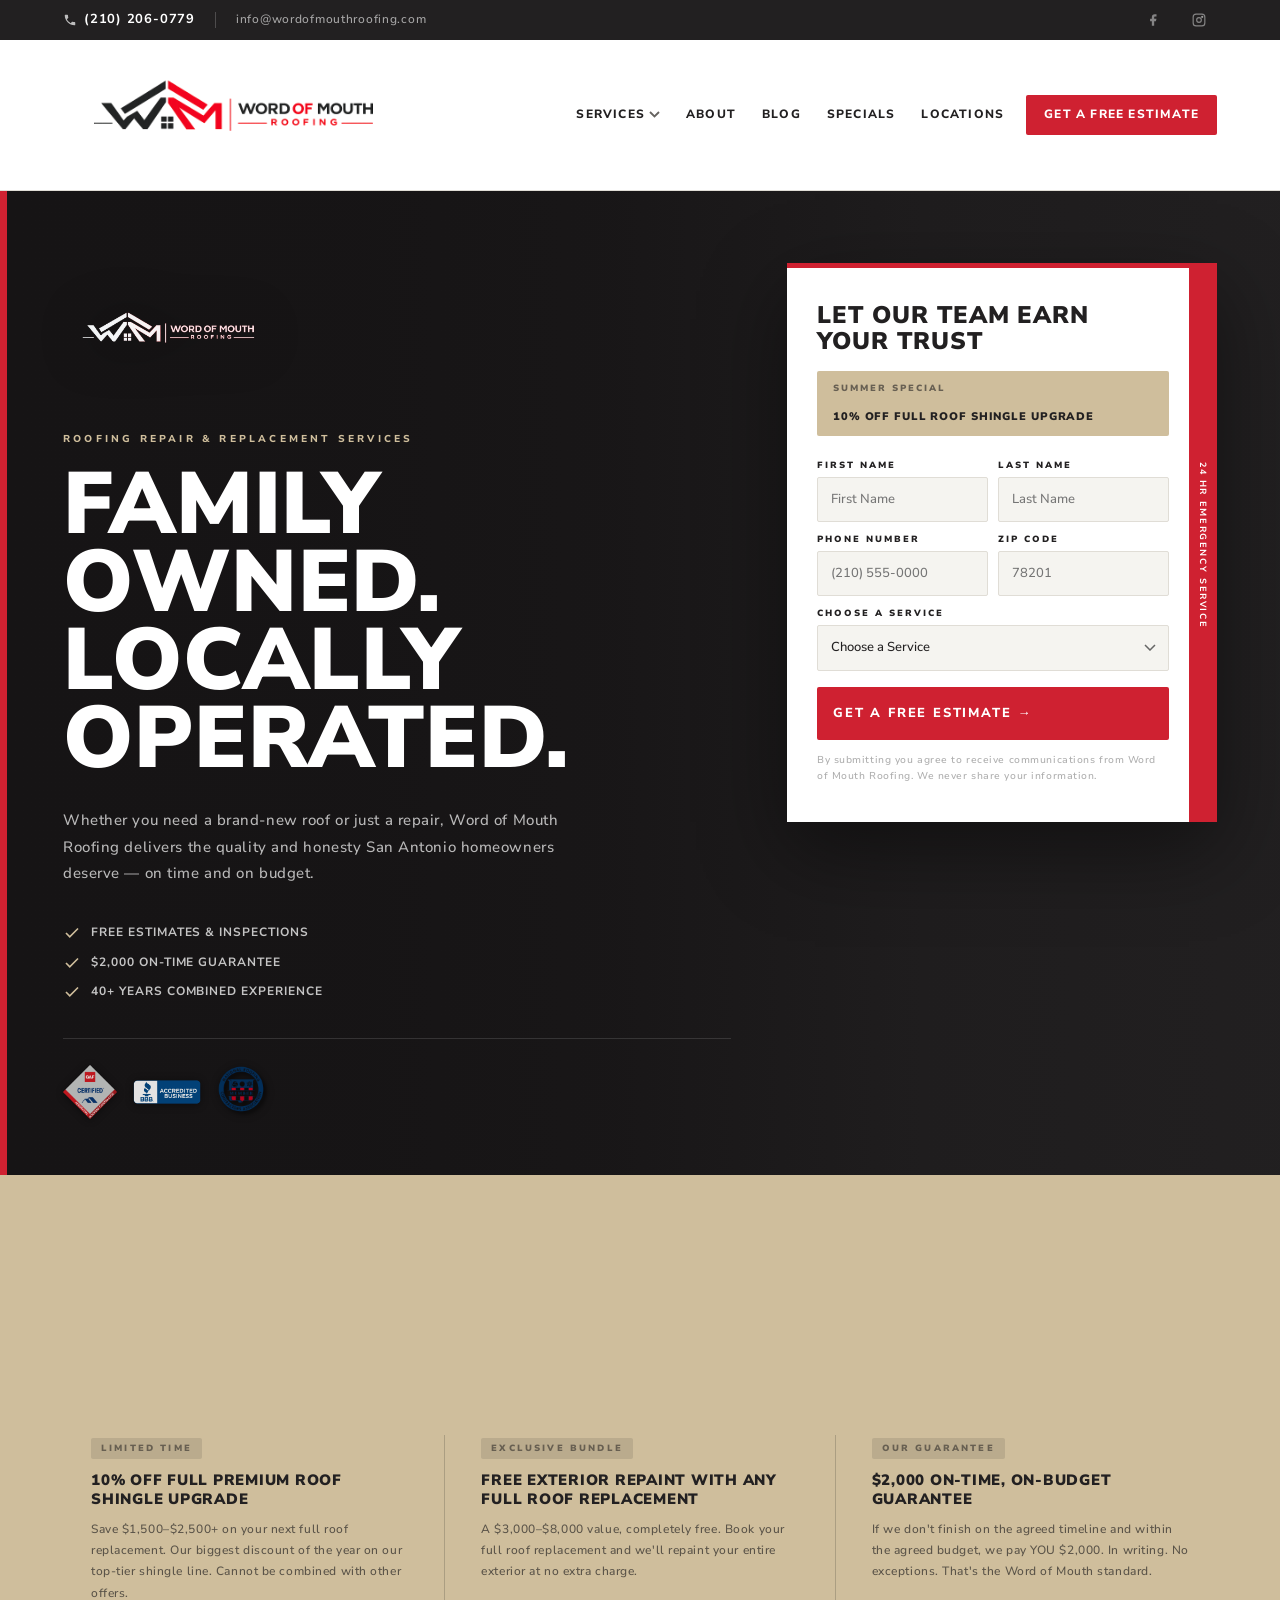
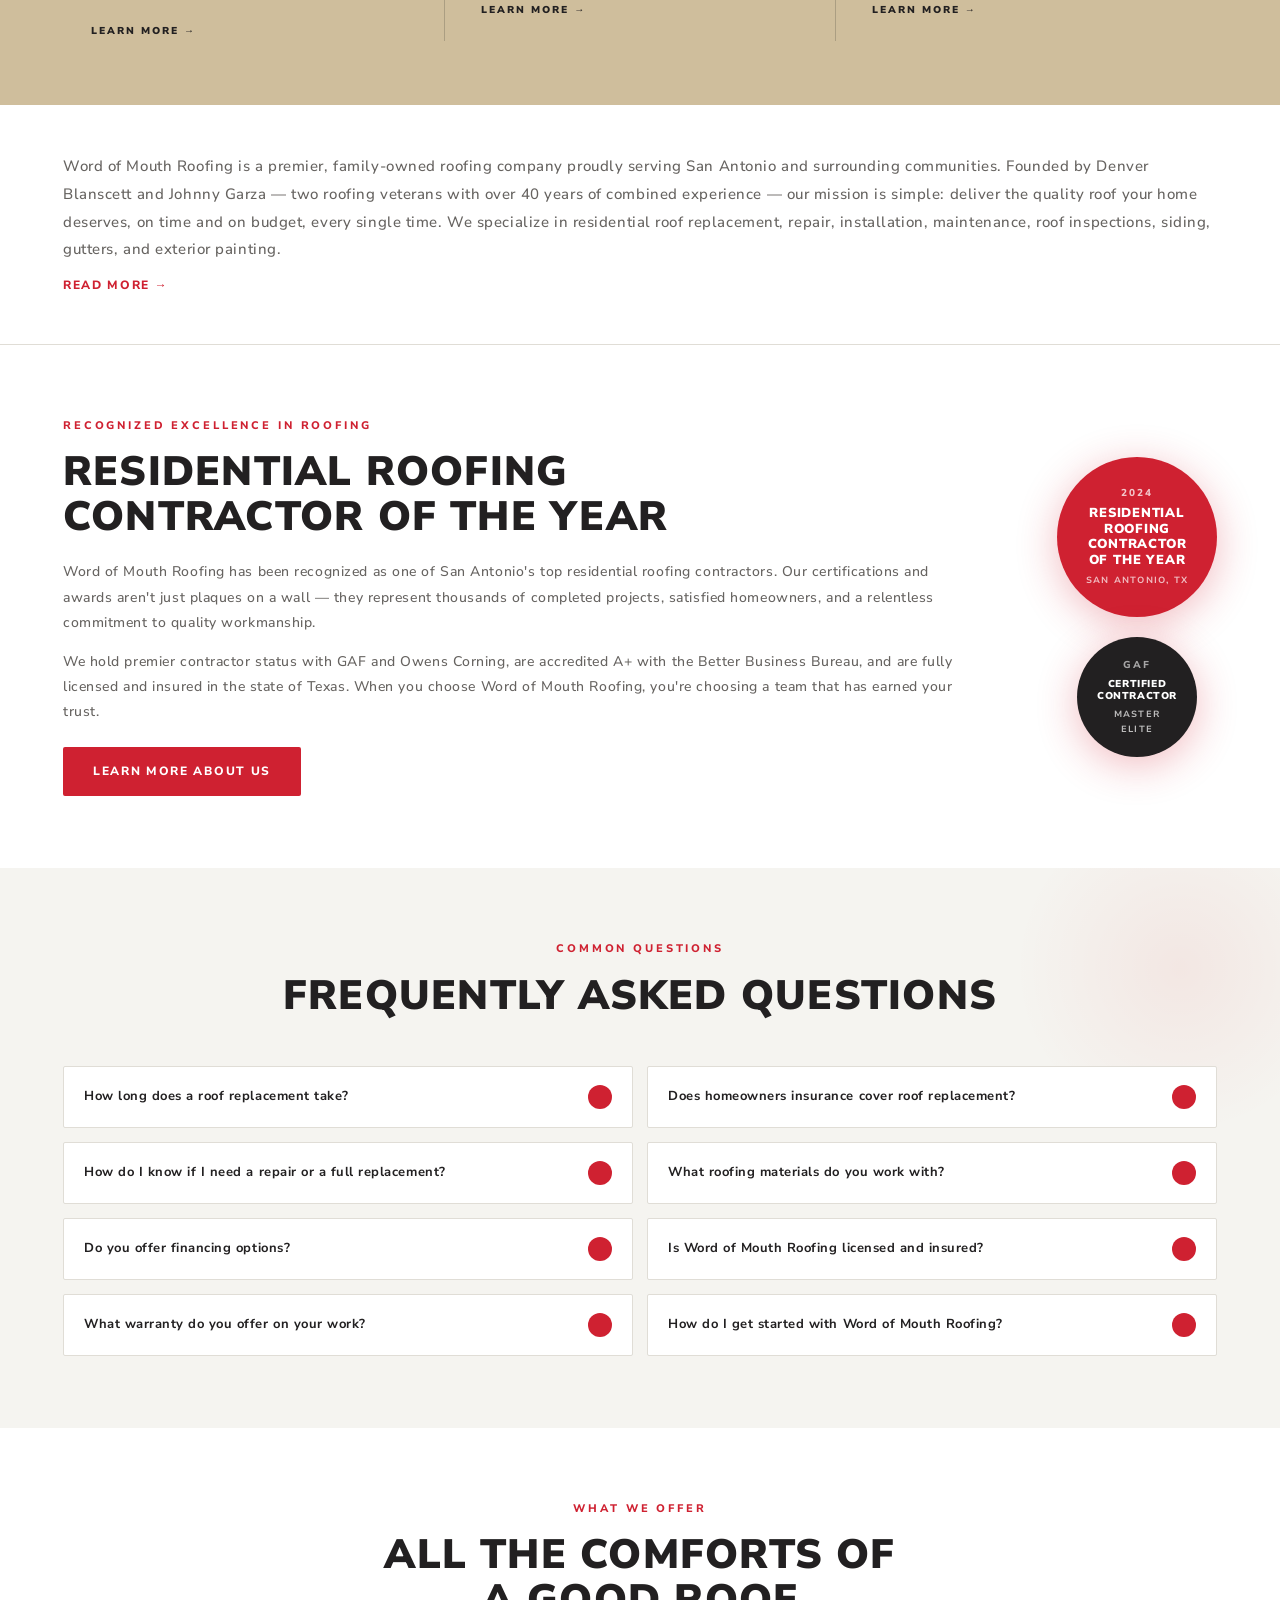
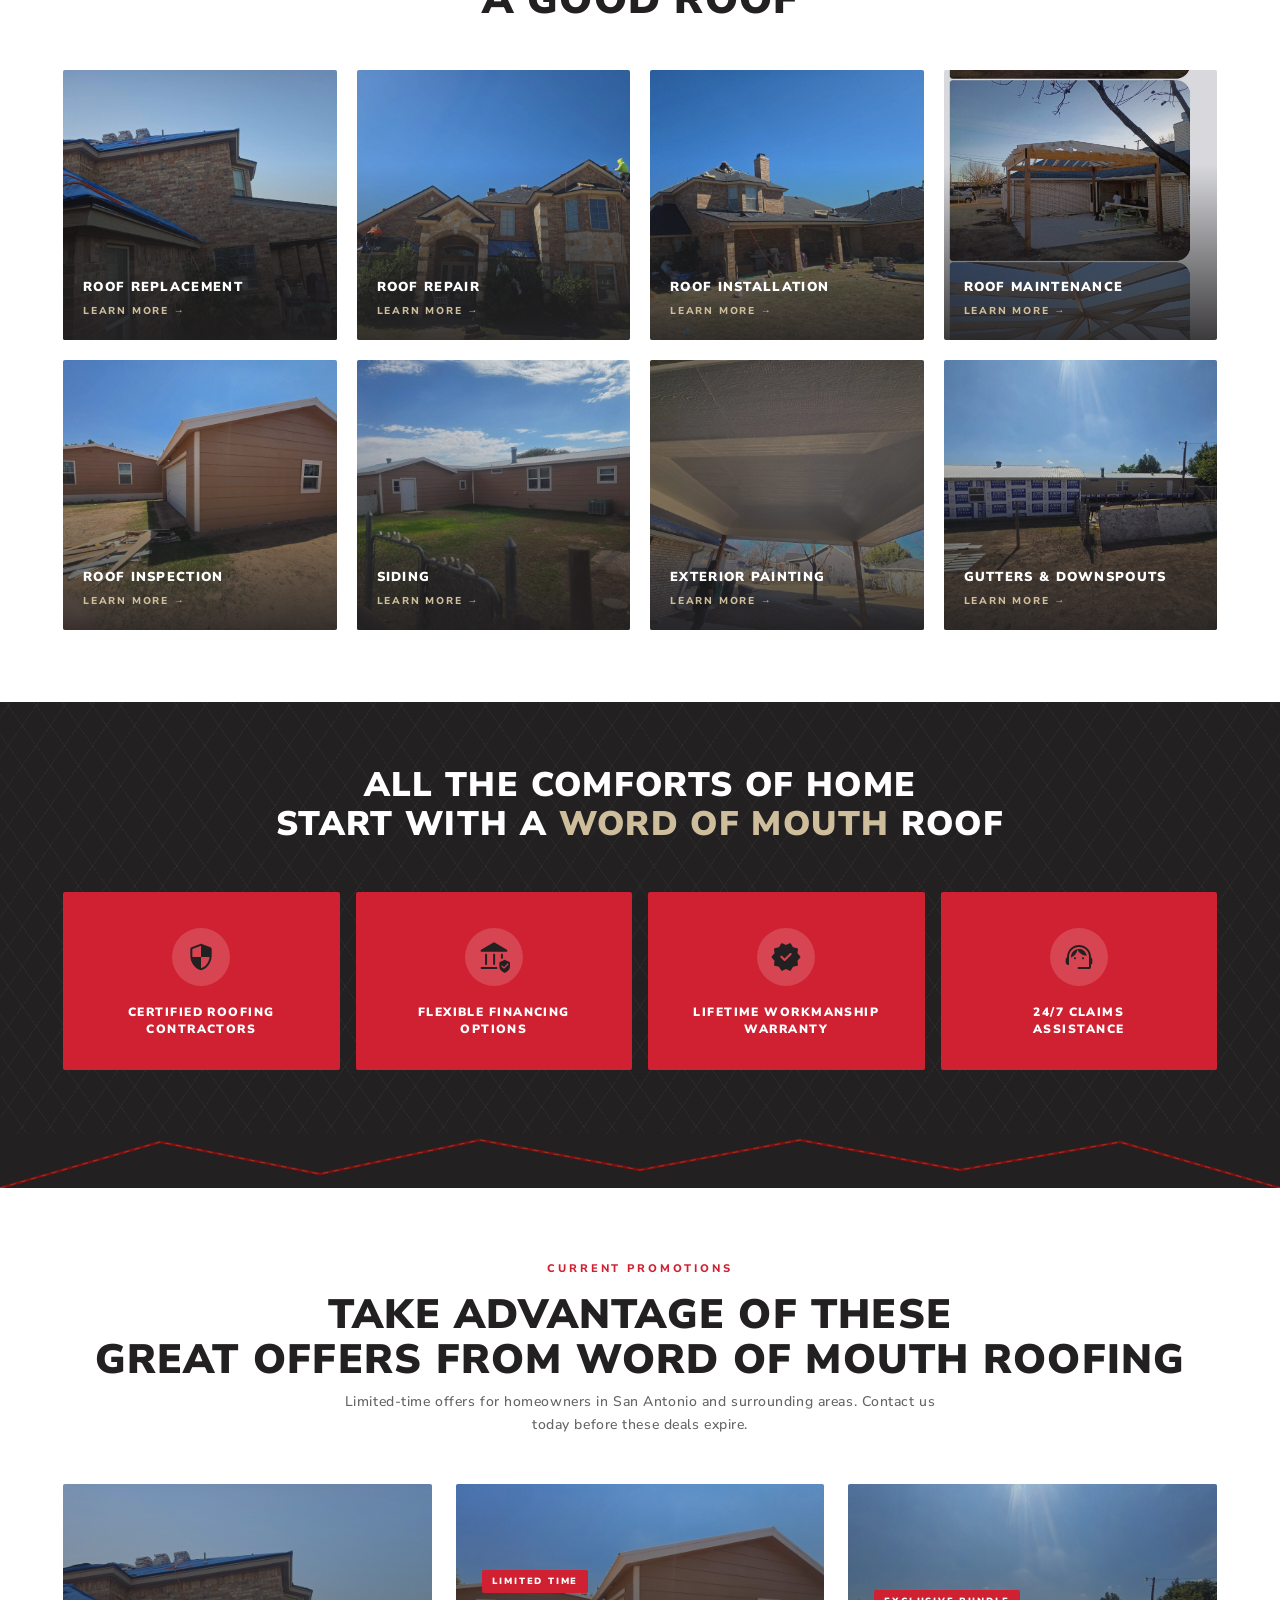
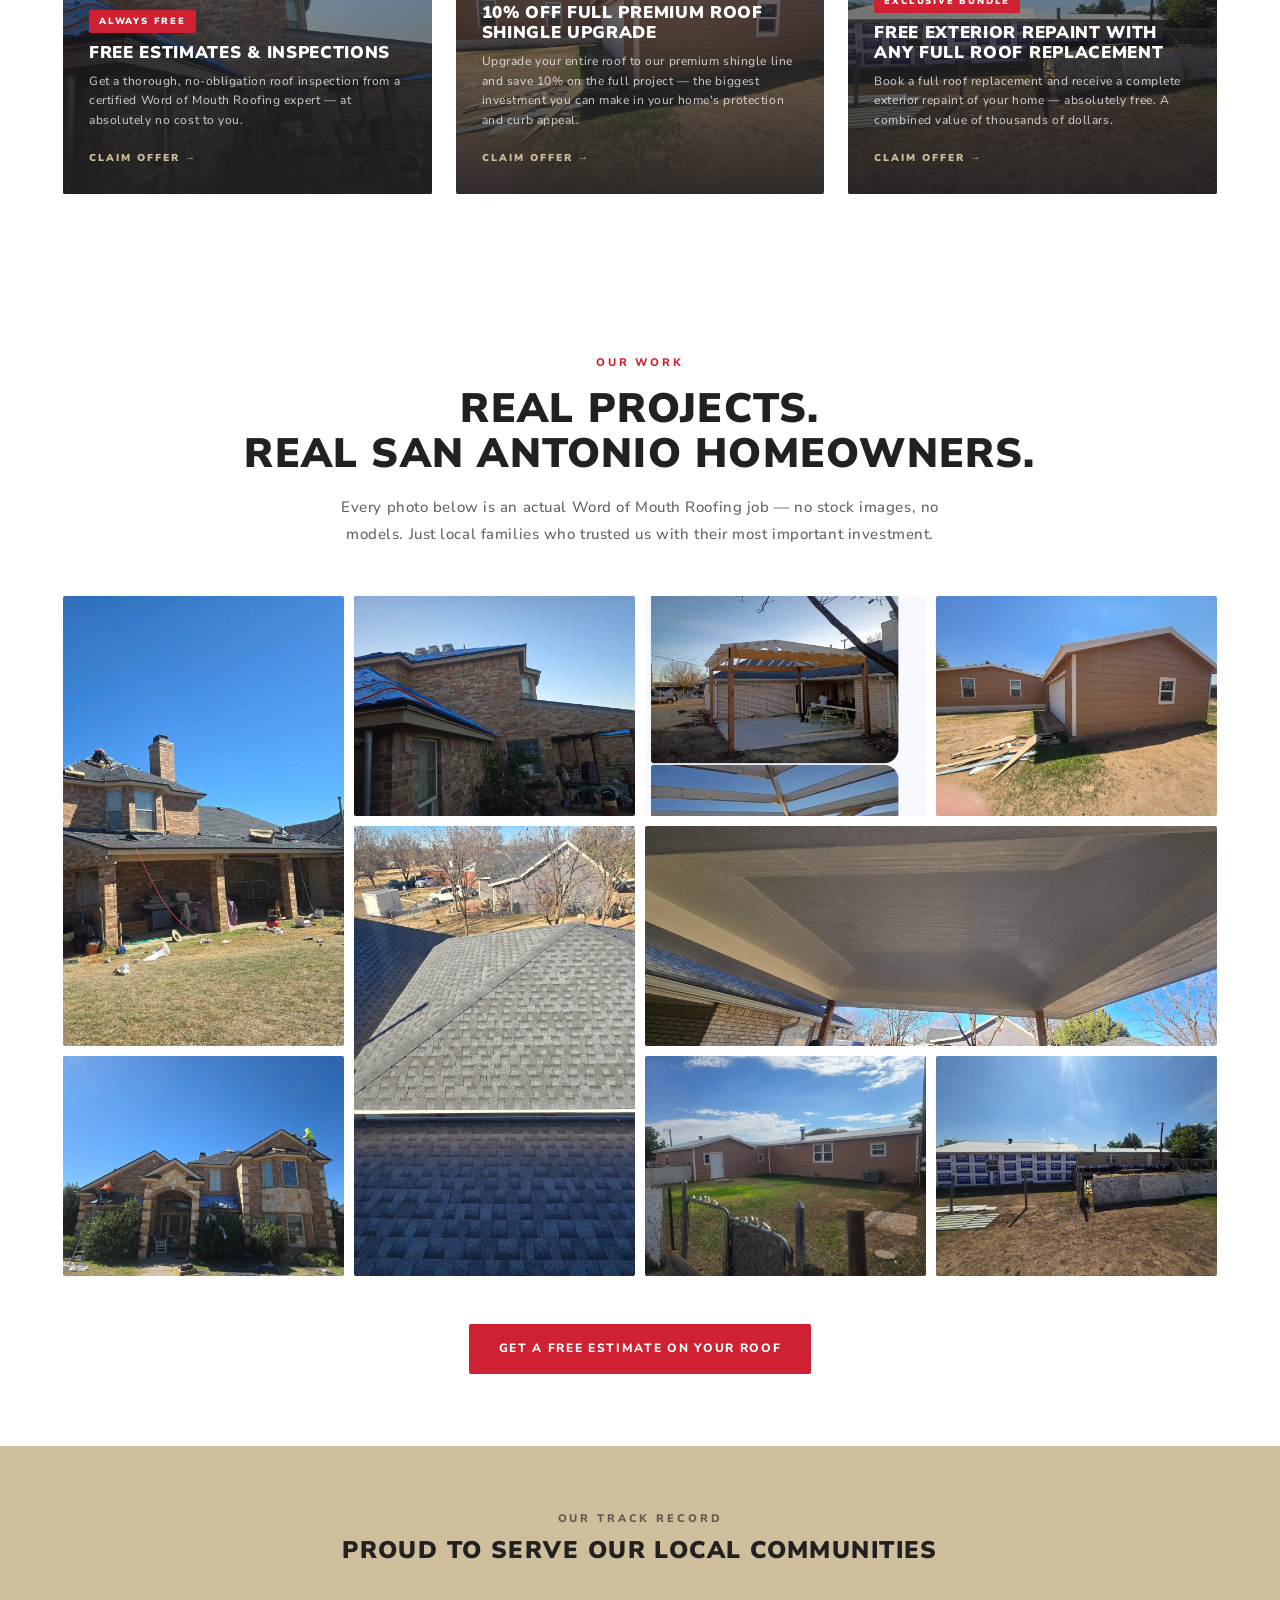
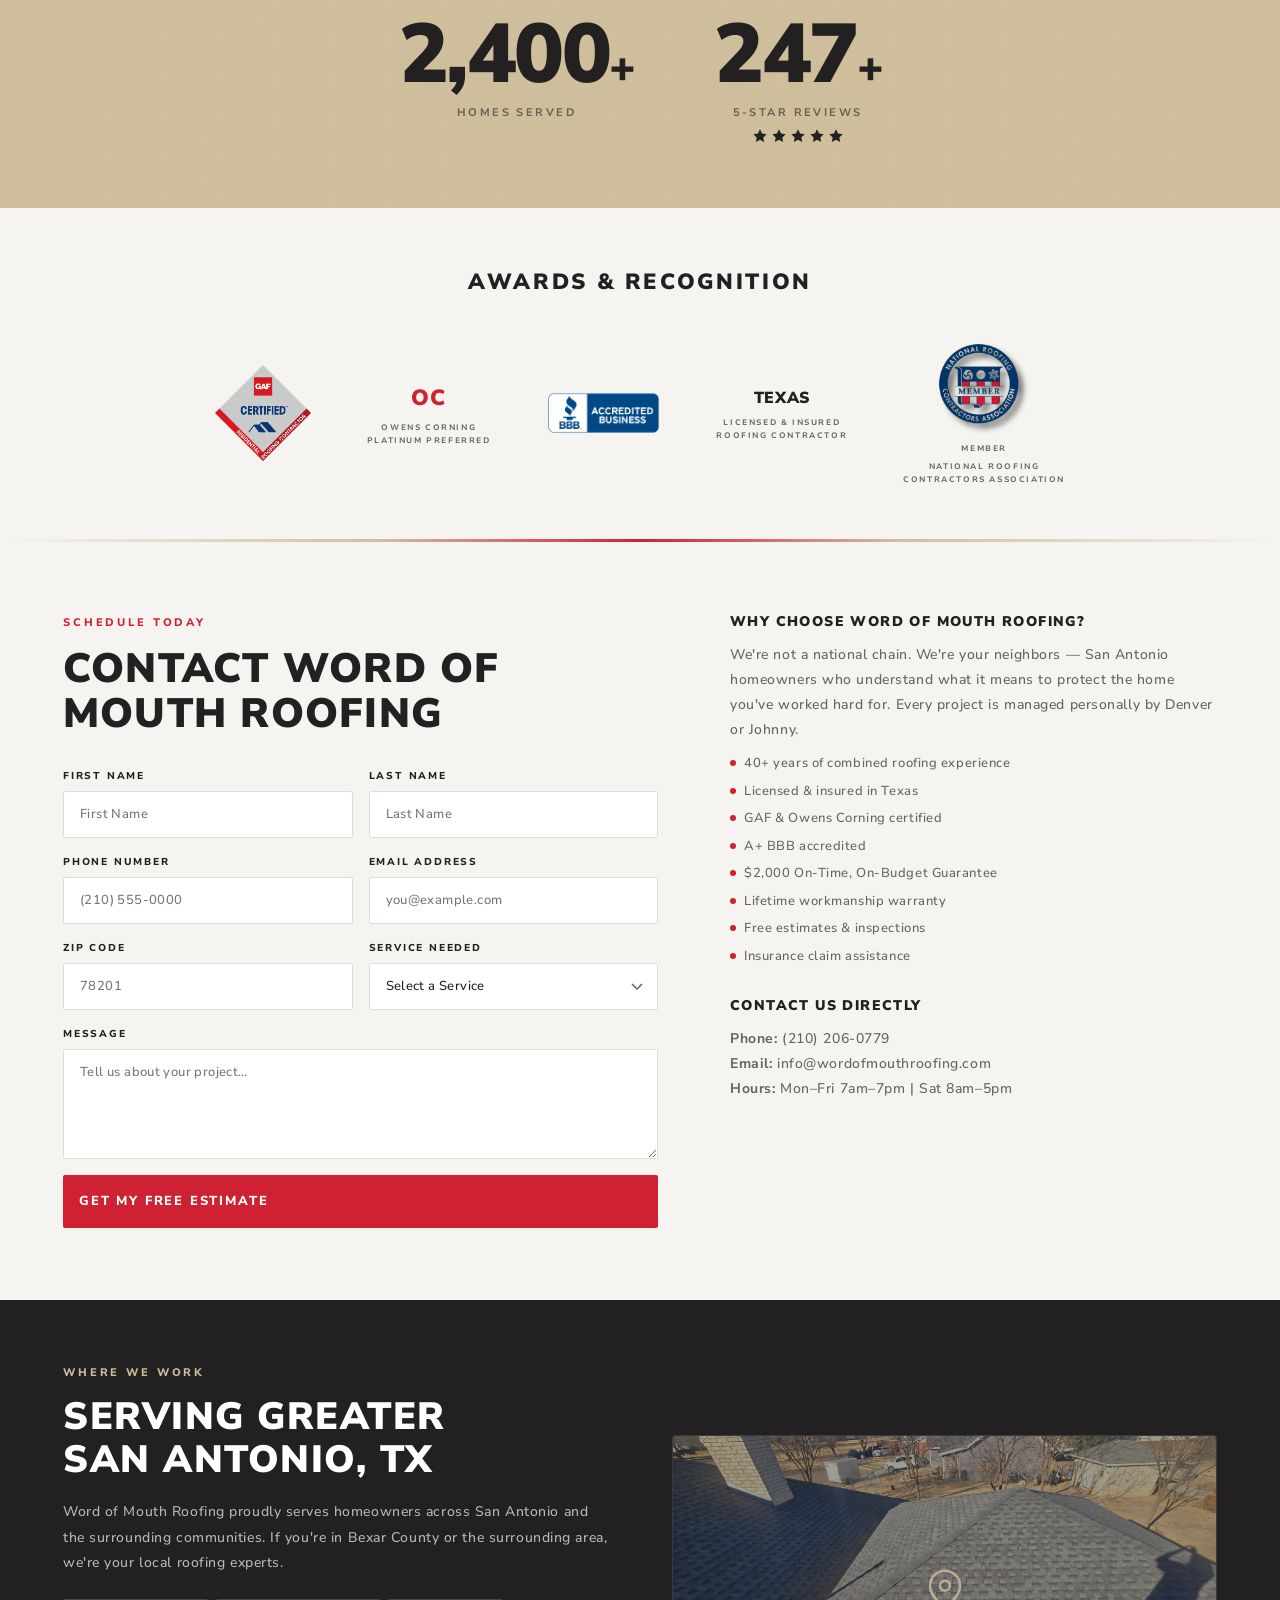
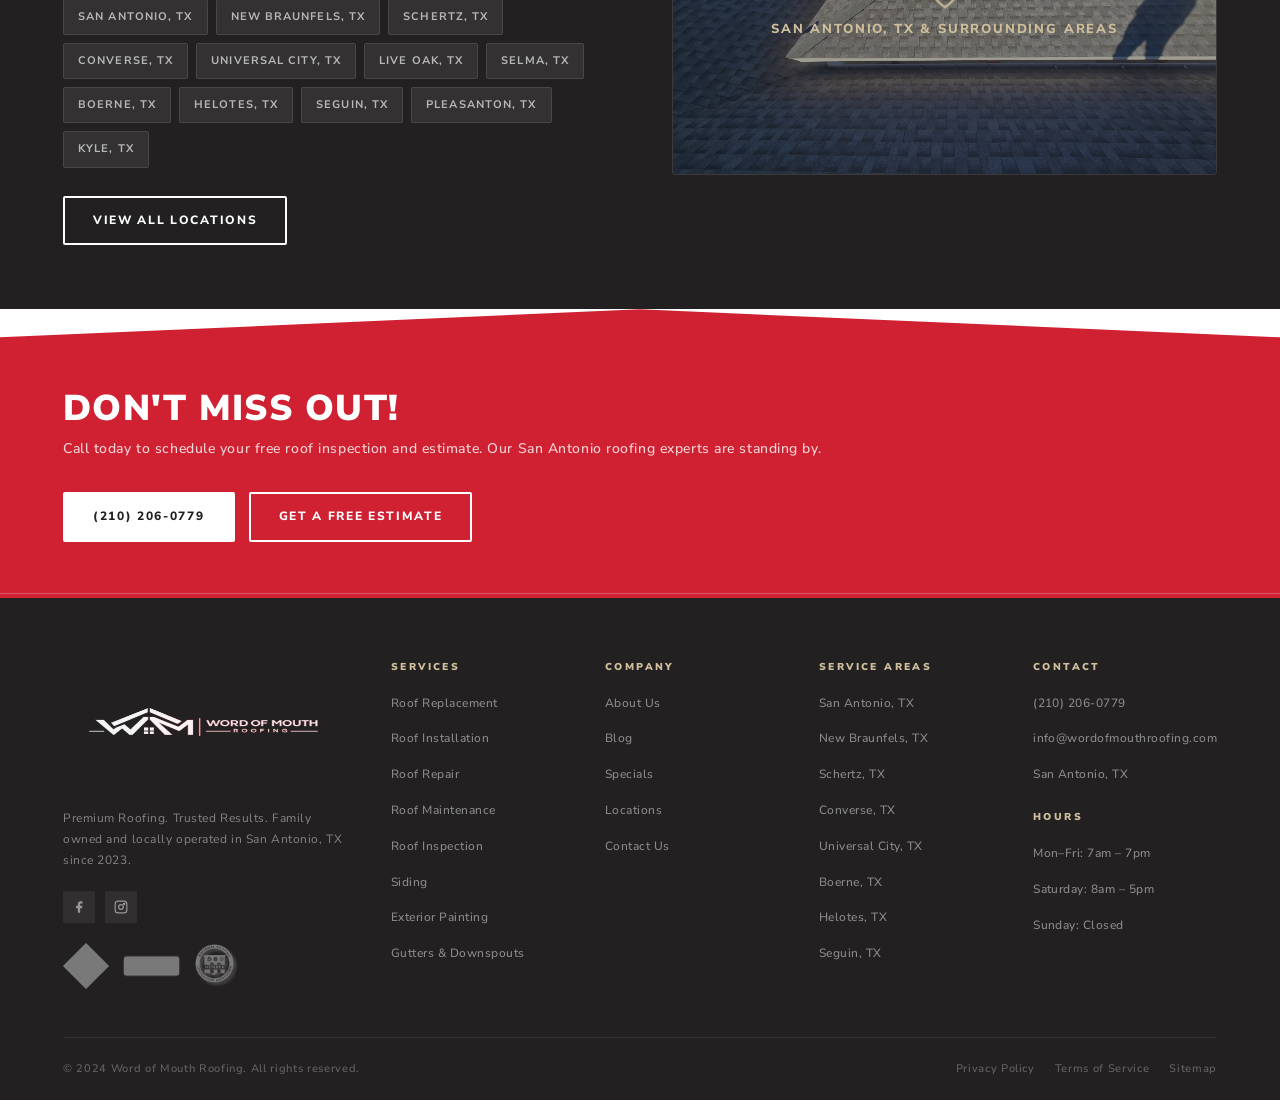
==== index.html @ d3ce09ab "Initial commit — Word of Mouth Roofing website" ====
<!DOCTYPE html>
<html lang="en" class="no-js">
<head>
<meta charset="UTF-8">
<meta name="viewport" content="width=device-width, initial-scale=1.0">
<title>Word of Mouth Roofing | San Antonio's Premier Roofing Contractor</title>
<meta name="description" content="Word of Mouth Roofing is San Antonio's trusted, family-owned roofing contractor. Roof replacement, repair, installation, gutters, siding &amp; more. Free estimates.">
<link rel="stylesheet" href="css/styles.css">
</head>
<body>

<!-- ══ HEADER ══════════════════════════════════════════════ -->
<header class="site-header" id="siteHeader">
  <div class="top-bar">
    <div class="container top-bar-inner">
      <div class="tb-left">
        <a href="tel:+12102060779" class="tb-phone">
          <svg width="14" height="14" viewBox="0 0 24 24" fill="currentColor"><path d="M6.62 10.79c1.44 2.83 3.76 5.14 6.59 6.59l2.2-2.2c.27-.27.67-.36 1.02-.24 1.12.37 2.33.57 3.57.57.55 0 1 .45 1 1V20c0 .55-.45 1-1 1-9.39 0-17-7.61-17-17 0-.55.45-1 1-1h3.5c.55 0 1 .45 1 1 0 1.25.2 2.45.57 3.57.11.35.03.74-.25 1.02l-2.2 2.2z"/></svg>
          (210) 206-0779
        </a>
        <div class="tb-divider"></div>
        <a href="mailto:info@wordofmouthroofing.com" class="tb-email">info@wordofmouthroofing.com</a>
      </div>
      <div class="tb-right">
        <div class="tb-socials">
          <a href="#" class="tb-soc" aria-label="Facebook">
            <svg width="14" height="14" viewBox="0 0 24 24" fill="currentColor"><path d="M18 2h-3a5 5 0 00-5 5v3H7v4h3v8h4v-8h3l1-4h-4V7a1 1 0 011-1h3z"/></svg>
          </a>
          <a href="#" class="tb-soc" aria-label="Instagram">
            <svg width="14" height="14" viewBox="0 0 24 24" fill="none" stroke="currentColor" stroke-width="2"><rect x="2" y="2" width="20" height="20" rx="5"/><circle cx="12" cy="12" r="4"/><circle cx="17.5" cy="6.5" r="1" fill="currentColor"/></svg>
          </a>
        </div>
      </div>
    </div>
  </div>
  <nav class="main-nav">
    <div class="container nav-inner">
      <a href="index.html" class="nav-logo">
        <img src="assets/logo-nav.png" alt="Word of Mouth Roofing">
      </a>
      <div class="nav-links">
        <div class="nav-dd">
          <span class="nav-link nav-dd-toggle">
            Services
            <svg class="chevron" width="11" height="7" viewBox="0 0 11 7" fill="none"><path d="M1 1l4.5 4.5L10 1" stroke="currentColor" stroke-width="1.8"/></svg>
          </span>
          <div class="nav-dd-menu">
            <a href="services/roof-replacement.html">Roof Replacement</a>
            <a href="services/roof-installation.html">Roof Installation</a>
            <a href="services/roof-repair.html">Roof Repair</a>
            <a href="services/roof-maintenance.html">Roof Maintenance</a>
            <a href="services/roof-inspection.html">Roof Inspection</a>
            <a href="services/siding.html">Siding</a>
            <a href="services/painting.html">Exterior Painting</a>
            <a href="services/gutters-downspouts.html">Gutters &amp; Downspouts</a>
          </div>
        </div>
        <a href="about.html" class="nav-link">About</a>
        <a href="blog.html" class="nav-link">Blog</a>
        <a href="specials.html" class="nav-link">Specials</a>
        <a href="locations.html" class="nav-link">Locations</a>
        <a href="contact.html" class="nav-link nav-cta-btn">Get A Free Estimate</a>
      </div>
      <button class="burger" id="burger" aria-label="Open menu" aria-expanded="false">
        <span></span><span></span><span></span>
      </button>
    </div>
    <div class="nav-progress" id="navProgress"></div>
  </nav>
</header>

<!-- Mobile Menu -->
<div class="mobile-menu" id="mobileMenu" aria-hidden="true">
  <button class="mob-close" id="mobileClose" aria-label="Close menu">✕</button>
  <div class="mob-header">
    <img src="assets/logo-white.png" class="mob-logo" alt="Word of Mouth Roofing">
    <a href="tel:+12102060779" class="mob-phone-link">
      <svg width="16" height="16" viewBox="0 0 24 24" fill="currentColor"><path d="M6.62 10.79c1.44 2.83 3.76 5.14 6.59 6.59l2.2-2.2c.27-.27.67-.36 1.02-.24 1.12.37 2.33.57 3.57.57.55 0 1 .45 1 1V20c0 .55-.45 1-1 1-9.39 0-17-7.61-17-17 0-.55.45-1 1-1h3.5c.55 0 1 .45 1 1 0 1.25.2 2.45.57 3.57.11.35.03.74-.25 1.02l-2.2 2.2z"/></svg>
      (210) 206-0779
    </a>
  </div>
  <a href="index.html" class="mob-link">Home</a>
  <a href="#" class="mob-link" id="mobServicesToggle">Services <span>▾</span></a>
  <div class="mob-sub" id="mobServicesSub">
    <a href="services/roof-replacement.html">Roof Replacement</a>
    <a href="services/roof-installation.html">Roof Installation</a>
    <a href="services/roof-repair.html">Roof Repair</a>
    <a href="services/roof-maintenance.html">Roof Maintenance</a>
    <a href="services/roof-inspection.html">Roof Inspection</a>
    <a href="services/siding.html">Siding</a>
    <a href="services/painting.html">Exterior Painting</a>
    <a href="services/gutters-downspouts.html">Gutters &amp; Downspouts</a>
  </div>
  <a href="about.html" class="mob-link">About</a>
  <a href="blog.html" class="mob-link">Blog</a>
  <a href="specials.html" class="mob-link">Specials</a>
  <a href="locations.html" class="mob-link">Locations</a>
  <div class="mob-cta-wrap">
    <a href="contact.html" class="mob-cta">Get A Free Estimate</a>
  </div>
</div>

<!-- ══ HERO ═════════════════════════════════════════════════ -->
<section class="hs">
  <!-- Full-bleed video background -->
  <div class="hs-video-wrap">
    <video autoplay muted loop playsinline preload="none">
      <source src="assets/homes-video.mp4" type="video/mp4">
    </video>
  </div>
  <!-- Gradient overlay: pitch dark left → transparent right -->
  <div class="hs-overlay"></div>
  <!-- Red left stripe accent -->
  <div class="hs-stripe"></div>

  <div class="container hs-inner">
    <!-- Left: Text -->
    <div class="hs-left">
      <img src="assets/logo-white.png" alt="Word of Mouth Roofing" class="hs-logo">
      <span class="hs-eyebrow">Roofing Repair &amp; Replacement Services</span>
      <h1 class="hs-h1">Family Owned.<br>Locally<br>Operated.</h1>
      <p class="hs-body">Whether you need a brand-new roof or just a repair, Word of Mouth Roofing delivers the quality and honesty San Antonio homeowners deserve — on time and on budget.</p>
      <div class="hs-trust">
        <div class="hs-trust-item">
          <svg width="18" height="18" viewBox="0 0 24 24" fill="none" stroke="var(--gold)" stroke-width="2.2"><polyline points="20 6 9 17 4 12"/></svg>
          <span>FREE Estimates &amp; Inspections</span>
        </div>
        <div class="hs-trust-item">
          <svg width="18" height="18" viewBox="0 0 24 24" fill="none" stroke="var(--gold)" stroke-width="2.2"><polyline points="20 6 9 17 4 12"/></svg>
          <span>$2,000 On-Time Guarantee</span>
        </div>
        <div class="hs-trust-item">
          <svg width="18" height="18" viewBox="0 0 24 24" fill="none" stroke="var(--gold)" stroke-width="2.2"><polyline points="20 6 9 17 4 12"/></svg>
          <span>40+ Years Combined Experience</span>
        </div>
      </div>
      <div class="hs-badges">
        <img src="Certified-Contractor.png" alt="GAF Certified Residential Roofing Contractor" class="hs-badge">
        <img src="Better-Business-Bureau-Symbol.png" alt="BBB Accredited Business" class="hs-badge hs-badge--wide">
        <img src="NRCA_logo-300x300-1-300x300.avif" alt="NRCA National Roofing Contractors Association" class="hs-badge">
      </div>
    </div>

    <!-- Right: Form card -->
    <div class="hs-right">
      <div class="hs-card" id="heroCard">
        <h3 class="hs-card-title">Let Our Team Earn<br>Your Trust</h3>
        <div class="hs-card-offer">
          <span>Summer Special</span>
          <strong>10% OFF Full Roof Shingle Upgrade</strong>
        </div>
        <form class="hs-form" id="heroForm" novalidate>
          <div class="hs-form-row">
            <div class="hs-fg">
              <label>First Name</label>
              <input type="text" name="fname" placeholder="First Name" required>
            </div>
            <div class="hs-fg">
              <label>Last Name</label>
              <input type="text" name="lname" placeholder="Last Name" required>
            </div>
          </div>
          <div class="hs-form-row">
            <div class="hs-fg">
              <label>Phone Number</label>
              <input type="tel" name="phone" placeholder="(210) 555-0000" required>
            </div>
            <div class="hs-fg">
              <label>ZIP Code</label>
              <input type="text" name="zip" placeholder="78201">
            </div>
          </div>
          <div class="hs-fg">
            <label>Choose a Service</label>
            <select name="service">
              <option value="">Choose a Service</option>
              <option>Roof Replacement</option>
              <option>Roof Repair</option>
              <option>Roof Installation</option>
              <option>Roof Maintenance</option>
              <option>Roof Inspection</option>
              <option>Siding</option>
              <option>Exterior Painting</option>
              <option>Gutters &amp; Downspouts</option>
              <option>Other / Not Sure</option>
            </select>
          </div>
          <button type="submit" class="btn btn-red hs-submit">Get A Free Estimate &rarr;</button>
          <p class="hs-disclaimer">By submitting you agree to receive communications from Word of Mouth Roofing. We never share your information.</p>
        </form>
        <div class="hs-emergency">24 HR EMERGENCY SERVICE</div>
      </div>
    </div>
  </div>
</section>

<!-- ══ SUMMER SPECIALS STRIP ════════════════════════════════ -->
<section class="ss-strip">
  <div class="container ss-strip-grid">
    <div class="ss-strip-item">
      <span class="ss-strip-tag">Limited Time</span>
      <h3>10% OFF Full Premium Roof Shingle Upgrade</h3>
      <p>Save $1,500–$2,500+ on your next full roof replacement. Our biggest discount of the year on our top-tier shingle line. Cannot be combined with other offers.</p>
      <a href="specials.html" class="ss-strip-link">Learn More →</a>
    </div>
    <div class="ss-strip-divider"></div>
    <div class="ss-strip-item">
      <span class="ss-strip-tag">Exclusive Bundle</span>
      <h3>FREE Exterior Repaint With Any Full Roof Replacement</h3>
      <p>A $3,000–$8,000 value, completely free. Book your full roof replacement and we'll repaint your entire exterior at no extra charge.</p>
      <a href="specials.html" class="ss-strip-link">Learn More →</a>
    </div>
    <div class="ss-strip-divider"></div>
    <div class="ss-strip-item">
      <span class="ss-strip-tag">Our Guarantee</span>
      <h3>$2,000 On-Time, On-Budget Guarantee</h3>
      <p>If we don't finish on the agreed timeline and within the agreed budget, we pay YOU $2,000. In writing. No exceptions. That's the Word of Mouth standard.</p>
      <a href="specials.html" class="ss-strip-link">Learn More →</a>
    </div>
  </div>
</section>

<!-- ══ INTRO TEXT ════════════════════════════════════════════ -->
<section class="intro-bar">
  <div class="container">
    <p>Word of Mouth Roofing is a premier, family-owned roofing company proudly serving San Antonio and surrounding communities. Founded by Denver Blanscett and Johnny Garza — two roofing veterans with over 40 years of combined experience — our mission is simple: deliver the quality roof your home deserves, on time and on budget, every single time. We specialize in residential roof replacement, repair, installation, maintenance, roof inspections, siding, gutters, and exterior painting.</p>
    <div id="introExtra" class="intro-extra">
      <p style="margin-top:14px">Before launching Word of Mouth Roofing, Denver served as Vice President at one of the nation's leading roofing design firms, overseeing thousands of projects across the country. Johnny brings two decades of hands-on field expertise, from complex roof replacements to full-scale exterior renovations. Together, they built this company on a straightforward principle: treat every homeowner the way you'd want your own family treated.</p>
      <p style="margin-top:14px">In just two years, Word of Mouth Roofing has earned a reputation as one of San Antonio's most trusted roofing contractors — not through advertising, but through exceptional craftsmanship and genuine care for every client. When your neighbors recommend us, that's the highest honor we can receive.</p>
    </div>
    <button class="read-more-toggle" data-target="introExtra">Read More →</button>
  </div>
</section>

<!-- ══ AWARD / RECOGNITION SECTION ══════════════════════════ -->
<section class="award-sec">
  <div class="container">
    <div class="award-grid">
      <div class="award-text" data-reveal>
        <span class="eyebrow">Recognized Excellence in Roofing</span>
        <h2 class="sec-h2">Residential Roofing<br>Contractor of the Year</h2>
        <p>Word of Mouth Roofing has been recognized as one of San Antonio's top residential roofing contractors. Our certifications and awards aren't just plaques on a wall — they represent thousands of completed projects, satisfied homeowners, and a relentless commitment to quality workmanship.</p>
        <p>We hold premier contractor status with GAF and Owens Corning, are accredited A+ with the Better Business Bureau, and are fully licensed and insured in the state of Texas. When you choose Word of Mouth Roofing, you're choosing a team that has earned your trust.</p>
        <a href="about.html" class="btn btn-red" style="margin-top:8px">Learn More About Us</a>
      </div>
      <div class="award-badge-col" data-reveal>
        <div class="award-circle">
          <span class="ac-year">2024</span>
          <span class="ac-main">Residential<br>Roofing<br>Contractor<br>of the Year</span>
          <span class="ac-sub">San Antonio, TX</span>
        </div>
        <div class="award-circle" style="background:var(--dark);width:120px;height:120px">
          <span class="ac-year" style="color:rgba(255,255,255,.6)">GAF</span>
          <span class="ac-main" style="font-size:10px">Certified<br>Contractor</span>
          <span class="ac-sub">Master Elite</span>
        </div>
      </div>
    </div>
  </div>
</section>

<!-- ══ FAQ SECTION ═══════════════════════════════════════════ -->
<section class="faq-sec">
  <div class="container">
    <span class="eyebrow" style="text-align:center;display:block">Common Questions</span>
    <h2 class="sec-h2 center">Frequently Asked Questions</h2>
    <div class="faq-grid">

      <div class="faq-item" data-reveal>
        <button class="faq-q" aria-expanded="false">
          How long does a roof replacement take?
          <span class="faq-icon"><svg width="10" height="10" viewBox="0 0 10 10" fill="currentColor"><path d="M5 0v10M0 5h10"/></svg></span>
        </button>
        <div class="faq-body"><div class="faq-body-inner"><div class="faq-body-content">
          Most residential roof replacements in San Antonio are completed in 1–2 days, depending on the size and complexity of your roof. Our crews work efficiently to minimize disruption to your daily life while never cutting corners on quality. We'll give you a clear timeline before we begin.
        </div></div></div>
      </div>

      <div class="faq-item" data-reveal data-delay="1">
        <button class="faq-q" aria-expanded="false">
          Does homeowners insurance cover roof replacement?
          <span class="faq-icon"><svg width="10" height="10" viewBox="0 0 10 10" fill="currentColor"><path d="M5 0v10M0 5h10"/></svg></span>
        </button>
        <div class="faq-body"><div class="faq-body-inner"><div class="faq-body-content">
          If your roof was damaged by a covered peril — such as hail, wind, or storm damage — your homeowners insurance will typically cover the cost of replacement. Word of Mouth Roofing works directly with all major insurance carriers and will guide you through every step of the claims process at no additional charge.
        </div></div></div>
      </div>

      <div class="faq-item" data-reveal>
        <button class="faq-q" aria-expanded="false">
          How do I know if I need a repair or a full replacement?
          <span class="faq-icon"><svg width="10" height="10" viewBox="0 0 10 10" fill="currentColor"><path d="M5 0v10M0 5h10"/></svg></span>
        </button>
        <div class="faq-body"><div class="faq-body-inner"><div class="faq-body-content">
          This depends on the age of your roof, the extent of the damage, and your long-term plans for the home. Generally, if your roof is over 15–20 years old or if damage covers more than 30% of the surface, replacement is the more cost-effective option. Our free inspection will give you an honest, no-pressure recommendation.
        </div></div></div>
      </div>

      <div class="faq-item" data-reveal data-delay="1">
        <button class="faq-q" aria-expanded="false">
          What roofing materials do you work with?
          <span class="faq-icon"><svg width="10" height="10" viewBox="0 0 10 10" fill="currentColor"><path d="M5 0v10M0 5h10"/></svg></span>
        </button>
        <div class="faq-body"><div class="faq-body-inner"><div class="faq-body-content">
          We work with all major roofing materials, including architectural asphalt shingles, premium impact-resistant shingles, metal roofing, and flat/low-slope systems. As a GAF and Owens Corning preferred contractor, we have access to the industry's best products backed by manufacturer warranties.
        </div></div></div>
      </div>

      <div class="faq-item" data-reveal>
        <button class="faq-q" aria-expanded="false">
          Do you offer financing options?
          <span class="faq-icon"><svg width="10" height="10" viewBox="0 0 10 10" fill="currentColor"><path d="M5 0v10M0 5h10"/></svg></span>
        </button>
        <div class="faq-body"><div class="faq-body-inner"><div class="faq-body-content">
          Yes. We understand a new roof is a significant investment, which is why we offer flexible financing options to help spread the cost over time. Ask about our current financing programs during your free estimate and we'll find a plan that works for your budget.
        </div></div></div>
      </div>

      <div class="faq-item" data-reveal data-delay="1">
        <button class="faq-q" aria-expanded="false">
          Is Word of Mouth Roofing licensed and insured?
          <span class="faq-icon"><svg width="10" height="10" viewBox="0 0 10 10" fill="currentColor"><path d="M5 0v10M0 5h10"/></svg></span>
        </button>
        <div class="faq-body"><div class="faq-body-inner"><div class="faq-body-content">
          Absolutely. Word of Mouth Roofing is fully licensed in the state of Texas and carries comprehensive general liability insurance and workers' compensation coverage. You should never hire a roofing contractor who can't verify this — and we're happy to provide proof of our credentials before any project begins.
        </div></div></div>
      </div>

      <div class="faq-item" data-reveal>
        <button class="faq-q" aria-expanded="false">
          What warranty do you offer on your work?
          <span class="faq-icon"><svg width="10" height="10" viewBox="0 0 10 10" fill="currentColor"><path d="M5 0v10M0 5h10"/></svg></span>
        </button>
        <div class="faq-body"><div class="faq-body-inner"><div class="faq-body-content">
          We stand behind every project with a comprehensive workmanship warranty in addition to the manufacturer's product warranty. Depending on the materials used, your new roof may be covered by manufacturer warranties of up to 50 years. We'll walk you through all warranty details before your project begins.
        </div></div></div>
      </div>

      <div class="faq-item" data-reveal data-delay="1">
        <button class="faq-q" aria-expanded="false">
          How do I get started with Word of Mouth Roofing?
          <span class="faq-icon"><svg width="10" height="10" viewBox="0 0 10 10" fill="currentColor"><path d="M5 0v10M0 5h10"/></svg></span>
        </button>
        <div class="faq-body"><div class="faq-body-inner"><div class="faq-body-content">
          Simply call us at (210) 206-0779 or fill out our online contact form to schedule your free, no-obligation roof inspection and estimate. One of our roofing experts will visit your property, assess the condition of your roof, and provide a detailed written estimate — no pressure, no gimmicks, just honest advice.
        </div></div></div>
      </div>

    </div>
  </div>
</section>

<!-- ══ ALL SERVICES GRID ══════════════════════════════════════ -->
<section class="home-svcs-sec">
  <div class="container">
    <span class="eyebrow" style="text-align:center;display:block">What We Offer</span>
    <h2 class="sec-h2 center">All The Comforts Of<br>A Good Roof</h2>
    <div class="home-svcs-grid stagger-parent">
      <a href="services/roof-replacement.html" class="home-svc-card stagger-child">
        <img src="assets/roof-1.jpg" alt="Roof Replacement San Antonio">
        <div class="home-svc-body">
          <h3>Roof Replacement</h3>
          <span class="home-svc-link">Learn More →</span>
        </div>
      </a>
      <a href="services/roof-repair.html" class="home-svc-card stagger-child">
        <img src="assets/roof-2.jpg" alt="Roof Repair San Antonio">
        <div class="home-svc-body">
          <h3>Roof Repair</h3>
          <span class="home-svc-link">Learn More →</span>
        </div>
      </a>
      <a href="services/roof-installation.html" class="home-svc-card stagger-child">
        <img src="assets/roof-3.jpg" alt="Roof Installation San Antonio">
        <div class="home-svc-body">
          <h3>Roof Installation</h3>
          <span class="home-svc-link">Learn More →</span>
        </div>
      </a>
      <a href="services/roof-maintenance.html" class="home-svc-card stagger-child">
        <img src="assets/roof-4.jpg" alt="Roof Maintenance San Antonio">
        <div class="home-svc-body">
          <h3>Roof Maintenance</h3>
          <span class="home-svc-link">Learn More →</span>
        </div>
      </a>
      <a href="services/roof-inspection.html" class="home-svc-card stagger-child">
        <img src="assets/roof-5.jpg" alt="Roof Inspection San Antonio">
        <div class="home-svc-body">
          <h3>Roof Inspection</h3>
          <span class="home-svc-link">Learn More →</span>
        </div>
      </a>
      <a href="services/siding.html" class="home-svc-card stagger-child">
        <img src="assets/roof-6.jpg" alt="Siding San Antonio">
        <div class="home-svc-body">
          <h3>Siding</h3>
          <span class="home-svc-link">Learn More →</span>
        </div>
      </a>
      <a href="services/painting.html" class="home-svc-card stagger-child">
        <img src="assets/roof-7.jpg" alt="Exterior Painting San Antonio">
        <div class="home-svc-body">
          <h3>Exterior Painting</h3>
          <span class="home-svc-link">Learn More →</span>
        </div>
      </a>
      <a href="services/gutters-downspouts.html" class="home-svc-card stagger-child">
        <img src="assets/roof-8.jpg" alt="Gutters San Antonio">
        <div class="home-svc-body">
          <h3>Gutters &amp; Downspouts</h3>
          <span class="home-svc-link">Learn More →</span>
        </div>
      </a>
    </div>
  </div>
</section>

<!-- ══ COMFORTS SECTION ══════════════════════════════════════ -->
<section class="comforts-sec">
  <div class="container">
    <p class="comforts-hed">All The Comforts Of Home<br>Start With A <span>Word Of Mouth</span> Roof</p>
    <div class="comforts-grid">
      <div class="comfort-card" data-reveal>
        <div class="comfort-icon">
          <svg xmlns="http://www.w3.org/2000/svg" fill="none" viewBox="0 0 24 24" width="32" height="32"><path fill="currentColor" d="M12 20.4502c1.76665 -0.58335 3.22915 -1.65415 4.3875 -3.2125s1.8375 -3.30415 2.0375 -5.2375H12V3.625195L5.5 6.0502v4.9c0 0.2 0.00415 0.37085 0.0125 0.5125 0.00835 0.14165 0.02915 0.32085 0.0625 0.5375H12v8.45Zm0 1.45c-0.08335 0 -0.1625 -0.00835 -0.2375 -0.025 -0.075 -0.01665 -0.15415 -0.04165 -0.2375 -0.075 -2.31665 -0.78335 -4.15 -2.1875 -5.5 -4.2125 -1.35 -2.025 -2.025 -4.24585 -2.025 -6.6625v-4.9c0 -0.31665 0.091665 -0.60415 0.275 -0.8625 0.183335 -0.25834 0.416665 -0.44584 0.7 -0.562505l6.5 -2.425c0.18335 -0.066665 0.35835 -0.1 0.525 -0.1 0.16665 0 0.34165 0.033335 0.525 0.1l6.5 2.425c0.28335 0.116665 0.51665 0.304165 0.7 0.562505 0.18335 0.25835 0.275 0.54585 0.275 0.8625v4.9c0 2.41665 -0.675 4.6375 -2.025 6.6625 -1.35 2.025 -3.18335 3.42915 -5.5 4.2125 -0.08335 0.03335 -0.1625 0.05835 -0.2375 0.075 -0.075 0.01665 -0.15415 0.025 -0.2375 0.025Z" stroke-width="0.5"/></svg>
        </div>
        <h3>Certified Roofing<br>Contractors</h3>
      </div>
      <div class="comfort-card" data-reveal data-delay="1">
        <div class="comfort-icon">
          <svg xmlns="http://www.w3.org/2000/svg" fill="none" viewBox="0 0 24 24" width="32" height="32"><path fill="currentColor" d="M5.3 17.2252v-6.975c0 -0.2125 0.07235 -0.39065 0.217 -0.5345 0.1445 -0.14365 0.32365 -0.2155 0.5375 -0.2155 0.21365 0 0.39135 0.07185 0.533 0.2155 0.14165 0.14385 0.2125 0.322 0.2125 0.5345v6.975c0 0.2125 -0.07235 0.3906 -0.217 0.53425 -0.1445 0.14385 -0.32365 0.21575 -0.5375 0.21575 -0.21365 0 -0.39135 -0.0719 -0.533 -0.21575 -0.14165 -0.14365 -0.2125 -0.32175 -0.2125 -0.53425Zm6.05 0v-6.975c0 -0.2125 0.07235 -0.39065 0.217 -0.5345 0.1445 -0.14365 0.32365 -0.2155 0.5375 -0.2155 0.21365 0 0.39135 0.07185 0.533 0.2155 0.14165 0.14385 0.2125 0.322 0.2125 0.5345v6.975c0 0.2125 -0.07235 0.3906 -0.217 0.53425 -0.1445 0.14385 -0.32365 0.21575 -0.5375 0.21575 -0.21365 0 -0.39135 -0.0719 -0.533 -0.21575 -0.14165 -0.14365 -0.2125 -0.32175 -0.2125 -0.53425Zm10 -9.225H2.575c-0.159665 0 -0.295415 -0.0559 -0.40725 -0.16775C2.055915 7.7206 2 7.58485 2 7.4252v-0.425c0 -0.1 0.029165 -0.19585 0.0875 -0.2875 0.058335 -0.09165 0.129165 -0.1625 0.2125 -0.2125L11.25 1.400195c0.23615 -0.133335 0.48615 -0.2 0.75 -0.2s0.51385 0.066665 0.75 0.2L21.675 6.4752c0.1 0.06665 0.17915 0.15 0.2375 0.25 0.05835 0.1 0.0875 0.2125 0.0875 0.3375v0.25575c0 0.19315 -0.06225 0.3551 -0.18675 0.48575 -0.12465 0.13065 -0.2791 0.196 -0.46325 0.196Zm-18.6 12.975c-0.2125 0 -0.390585 -0.07235 -0.53425 -0.217 -0.143835 -0.1445 -0.21575 -0.32365 -0.21575 -0.5375 0 -0.21365 0.071915 -0.39135 0.21575 -0.533 0.143665 -0.14165 0.32175 -0.2125 0.53425 -0.2125h11c0.2125 0 0.39065 0.07235 0.5345 0.217 0.14365 0.1445 0.2155 0.32365 0.2155 0.5375 0 0.21365 -0.07185 0.39135 -0.2155 0.533 -0.14385 0.14165 -0.322 0.2125 -0.5345 0.2125h-11Zm15.1955 -7.65c-0.21365 0 -0.39135 -0.0719 -0.533 -0.21575 -0.14165 -0.14365 -0.2125 -0.32175 -0.2125 -0.53425v-2.325c0 -0.2125 0.07235 -0.39065 0.217 -0.5345 0.1445 -0.14365 0.32365 -0.2155 0.5375 -0.2155 0.21365 0 0.39135 0.07185 0.533 0.2155 0.14165 0.14385 0.2125 0.322 0.2125 0.5345v2.325c0 0.2125 -0.07235 0.3906 -0.217 0.53425 -0.1445 0.14385 -0.32365 0.21575 -0.5375 0.21575ZM16 18.5502v-2.075c0 -0.136 0.0375 -0.26585 0.1125 -0.3895 0.075 -0.12365 0.17915 -0.21885 0.3125 -0.2855l3.25 -1.625c0.09515 -0.05 0.20235 -0.075 0.3215 -0.075 0.119 0 0.2285 0.025 0.3285 0.075l3.25 1.625c0.13335 0.06665 0.2375 0.16185 0.3125 0.2855 0.075 0.12365 0.1125 0.2535 0.1125 0.3895v2.075c0 1.3 -0.32915 2.39165 -0.9875 3.275 -0.65835 0.88335 -1.5625 1.56665 -2.7125 2.05 -0.06665 0.03335 -0.16665 0.05 -0.3 0.05l-0.3 -0.05c-1.15 -0.48335 -2.05415 -1.16665 -2.7125 -2.05 -0.65835 -0.88335 -0.9875 -1.975 -0.9875 -3.275Zm3.475 1.05 -1.125 -1.125c-0.1 -0.1 -0.21665 -0.15 -0.35 -0.15 -0.13335 0 -0.25 0.05 -0.35 0.15 -0.1 0.1 -0.15 0.21665 -0.15 0.35 0 0.13335 0.05 0.25 0.15 0.35l1.3 1.3c0.15 0.15 0.325 0.225 0.525 0.225s0.375 -0.075 0.525 -0.225l2.675 -2.675c0.1 -0.1 0.15 -0.21665 0.15 -0.35 0 -0.13335 -0.05 -0.25 -0.15 -0.35 -0.1 -0.1 -0.21665 -0.15 -0.35 -0.15 -0.13335 0 -0.25 0.05 -0.35 0.15l-2.5 2.5Z" stroke-width="0.5"/></svg>
        </div>
        <h3>Flexible Financing<br>Options</h3>
      </div>
      <div class="comfort-card" data-reveal data-delay="2">
        <div class="comfort-icon">
          <svg xmlns="http://www.w3.org/2000/svg" fill="none" viewBox="0 0 24 24" width="32" height="32"><path fill="currentColor" d="m10.9246 13.17495 -1.825 -1.9c-0.15 -0.16665 -0.3333 -0.25 -0.55 -0.25 -0.21665 0 -0.4083 0.075 -0.575 0.225 -0.16665 0.16665 -0.25 0.35835 -0.25 0.575 0 0.21665 0.08335 0.40835 0.25 0.575l2.425 2.4c0.15 0.15 0.325 0.225 0.525 0.225s0.375 -0.075 0.525 -0.225l4.575 -4.55c0.15 -0.15 0.225 -0.33335 0.225 -0.55 0 -0.21665 -0.0833 -0.4 -0.25 -0.55 -0.15 -0.13335 -0.32915 -0.19585 -0.5375 -0.1875 -0.2083 0.00835 -0.37915 0.07915 -0.5125 0.2125l-4.025 4Zm-2.625 8.725 -1.55 -2.65 -3.09999 -0.625c-0.183335 -0.03335 -0.3375 -0.13335 -0.4625 -0.3s-0.170835 -0.34165 -0.1375 -0.525l0.35 -3 -1.975 -2.3c-0.133335 -0.13335 -0.2 -0.3 -0.2 -0.5s0.066665 -0.36665 0.2 -0.5l1.975 -2.275 -0.35 -3c-0.033335 -0.18335 0.0125 -0.35835 0.1375 -0.525 0.125 -0.16665 0.279165 -0.26665 0.4625 -0.3l3.09999 -0.625005 1.55 -2.675c0.1 -0.166665 0.2417 -0.283335 0.425 -0.35 0.18335 -0.066665 0.3667 -0.058335 0.55 0.025l2.725 1.275 2.725 -1.275c0.18335 -0.083335 0.3667 -0.095835 0.55 -0.0375 0.18335 0.058335 0.325 0.170835 0.425 0.3375l1.575 2.7 3.075 0.625005c0.18335 0.03335 0.3375 0.13335 0.4625 0.3s0.17085 0.34165 0.1375 0.525l-0.35 3 1.975 2.275c0.13335 0.13335 0.2 0.3 0.2 0.5s-0.06665 0.36665 -0.2 0.5l-1.975 2.3 0.35 3c0.03335 0.18335 -0.0125 0.35835 -0.1375 0.525 -0.125 0.16665 -0.27915 0.26665 -0.4625 0.3l-3.075 0.625 -1.575 2.675c-0.1 0.16665 -0.24165 0.27915 -0.425 0.3375 -0.1833 0.05835 -0.36665 0.04585 -0.55 -0.0375l-2.725 -1.275 -2.725 1.275c-0.1833 0.08335 -0.36665 0.09165 -0.55 0.025 -0.1833 -0.06665 -0.325 -0.18335 -0.425 -0.35Z" stroke-width="0.5"/></svg>
        </div>
        <h3>Lifetime Workmanship<br>Warranty</h3>
      </div>
      <div class="comfort-card" data-reveal data-delay="3">
        <div class="comfort-icon">
          <svg xmlns="http://www.w3.org/2000/svg" fill="none" viewBox="0 0 24 24" width="32" height="32"><path fill="currentColor" d="M11.75 21c-0.2125 0 -0.3906 -0.07235 -0.53425 -0.217 -0.14385 -0.1445 -0.21575 -0.32365 -0.21575 -0.5375 0 -0.21365 0.0719 -0.39135 0.21575 -0.533 0.14365 -0.14165 0.32175 -0.2125 0.53425 -0.2125H19.5V11.9c0 -2.0615 -0.72765 -3.81015 -2.183 -5.246C15.86165 5.218 14.08935 4.5 12 4.5s-3.86165 0.718 -5.317 2.154C5.22765 8.08985 4.5 9.8385 4.5 11.9V17.5c0 0.14165 -0.047915 0.2604 -0.14375 0.35625C4.260415 17.9521 4.141665 18 4 18c-0.55 0 -1.020835 -0.19585 -1.4125 -0.5875C2.195835 17.02085 2 16.55 2 16v-2c0 -0.35 0.0875 -0.67915 0.2625 -0.9875 0.175 -0.30835 0.420835 -0.55415 0.7375 -0.7375l0.075 -1.325c0.133335 -1.13335 0.4625 -2.18335 0.9875 -3.15s1.18335 -1.80835 1.975 -2.525c0.79165 -0.716665 1.7 -1.275 2.725 -1.675C9.7875 3.2 10.86665 3 12 3c1.13335 0 2.20835 0.2 3.225 0.6 1.01665 0.4 1.925 0.954165 2.725 1.6625 0.8 0.70835 1.45835 1.54585 1.975 2.5125 0.51665 0.96665 0.85 2.01665 1 3.15l0.075 1.3c0.31665 0.15 0.5625 0.375 0.7375 0.675 0.175 0.3 0.2625 0.61665 0.2625 0.95v2.3c0 0.33335 -0.0875 0.65 -0.2625 0.95 -0.175 0.3 -0.42085 0.525 -0.7375 0.675V19.5c0 0.4125 -0.14685 0.7656 -0.4405 1.05925C20.26565 20.8531 19.9125 21 19.5 21H11.75Zm-2.7545 -7.25c-0.21365 0 -0.39135 -0.07235 -0.533 -0.217 -0.14165 -0.1445 -0.2125 -0.32365 -0.2125 -0.5375 0 -0.21365 0.07235 -0.39135 0.217 -0.533 0.1445 -0.14165 0.32365 -0.2125 0.5375 -0.2125 0.21365 0 0.39135 0.07235 0.533 0.217 0.14165 0.1445 0.2125 0.32365 0.2125 0.5375 0 0.21365 -0.07235 0.39135 -0.217 0.533 -0.1445 0.14165 -0.32365 0.2125 -0.5375 0.2125Zm6 0c-0.21365 0 -0.39135 -0.07235 -0.533 -0.217 -0.14165 -0.1445 -0.2125 -0.32365 -0.2125 -0.5375 0 -0.21365 0.07235 -0.39135 0.217 -0.533 0.1445 -0.14165 0.32365 -0.2125 0.5375 -0.2125 0.21365 0 0.39135 0.07235 0.533 0.217 0.14165 0.1445 0.2125 0.32365 0.2125 0.5375 0 0.21365 -0.07235 0.39135 -0.217 0.533 -0.1445 0.14165 -0.32365 0.2125 -0.5375 0.2125ZM6.025 12.45c-0.11665 -1.76665 0.41665 -3.28335 1.6 -4.55 1.18335 -1.26665 2.65835 -1.9 4.425 -1.9 1.45 0 2.70835 0.47915 3.775 1.4375s1.71665 2.15415 1.95 3.5875c-1.48335 -0.01665 -2.8375 -0.43335 -4.0625 -1.25s-2.17315 -1.89165 -2.8445 -3.225c-0.262 1.33335 -0.82215 2.52085 -1.6805 3.5625 -0.85835 1.04165 -1.9125 1.82085 -3.1625 2.3375Z" stroke-width="0.5"/></svg>
        </div>
        <h3>24/7 Claims<br>Assistance</h3>
      </div>
    </div>
  </div>
</section>

<!-- ══ ROOFLINE DIVIDER ──────────────────────────────────── -->
<div class="roofline-divider" aria-hidden="true">
  <svg xmlns="http://www.w3.org/2000/svg" viewBox="0 0 1440 54" preserveAspectRatio="none">
    <polyline points="0,54 180,8 360,40 540,6 720,36 900,6 1080,36 1260,8 1440,54" fill="none" stroke="rgba(204,0,0,.55)" stroke-width="2.5" stroke-linejoin="round"/>
    <polyline points="0,54 180,8 360,40 540,6 720,36 900,6 1080,36 1260,8 1440,54" fill="none" stroke="rgba(201,168,112,.3)" stroke-width="1" stroke-linejoin="round" stroke-dasharray="6 6"/>
  </svg>
</div>

<!-- ══ OFFERS / SPECIALS SECTION ════════════════════════════ -->
<section class="offers-sec">
  <div class="container">
    <span class="eyebrow" style="text-align:center;display:block">Current Promotions</span>
    <h2 class="sec-h2 center">Take Advantage Of These<br>Great Offers From Word Of Mouth Roofing</h2>
    <p class="offers-sub" style="text-align:center;margin:0 auto 48px;max-width:600px">Limited-time offers for homeowners in San Antonio and surrounding areas. Contact us today before these deals expire.</p>
    <div class="offers-grid stagger-parent">
      <a href="contact.html" class="offer-card stagger-child">
        <img src="assets/roof-1.jpg" alt="Free Estimates and Inspections">
        <div class="offer-body">
          <span class="offer-tag">Always Free</span>
          <h3>Free Estimates &amp; Inspections</h3>
          <p>Get a thorough, no-obligation roof inspection from a certified Word of Mouth Roofing expert — at absolutely no cost to you.</p>
          <span class="offer-link">Claim Offer →</span>
        </div>
      </a>
      <a href="specials.html" class="offer-card stagger-child">
        <img src="assets/roof-5.jpg" alt="10% Off Premium Shingle Upgrade">
        <div class="offer-body">
          <span class="offer-tag">Limited Time</span>
          <h3>10% OFF Full Premium Roof Shingle Upgrade</h3>
          <p>Upgrade your entire roof to our premium shingle line and save 10% on the full project — the biggest investment you can make in your home's protection and curb appeal.</p>
          <span class="offer-link">Claim Offer →</span>
        </div>
      </a>
      <a href="specials.html" class="offer-card stagger-child">
        <img src="assets/roof-8.jpg" alt="Free Exterior Repaint">
        <div class="offer-body">
          <span class="offer-tag">Exclusive Bundle</span>
          <h3>FREE Exterior Repaint With Any Full Roof Replacement</h3>
          <p>Book a full roof replacement and receive a complete exterior repaint of your home — absolutely free. A combined value of thousands of dollars.</p>
          <span class="offer-link">Claim Offer →</span>
        </div>
      </a>
    </div>
  </div>
</section>

<!-- ══ PROJECT GALLERY ════════════════════════════════════════ -->
<section class="gallery-sec">
  <div class="container">
    <span class="eyebrow" style="display:block;text-align:center">Our Work</span>
    <h2 class="sec-h2 center">Real Projects.<br>Real San Antonio Homeowners.</h2>
    <p class="gallery-sub">Every photo below is an actual Word of Mouth Roofing job — no stock images, no models. Just local families who trusted us with their most important investment.</p>
    <div class="gallery-grid">
      <div class="gallery-item gallery-item--tall">
        <img src="assets/roof-3.jpg" alt="Roof replacement project - San Antonio" loading="lazy">
        <div class="gallery-overlay"><span>Full Roof Replacement</span></div>
      </div>
      <div class="gallery-item">
        <img src="assets/roof-1.jpg" alt="New roof installation" loading="lazy">
        <div class="gallery-overlay"><span>Premium Shingle Install</span></div>
      </div>
      <div class="gallery-item">
        <img src="assets/roof-4.jpg" alt="Roof repair completed" loading="lazy">
        <div class="gallery-overlay"><span>Storm Damage Repair</span></div>
      </div>
      <div class="gallery-item">
        <img src="assets/roof-5.jpg" alt="Shingle upgrade" loading="lazy">
        <div class="gallery-overlay"><span>Shingle Upgrade</span></div>
      </div>
      <div class="gallery-item gallery-item--tall">
        <img src="assets/roof-9.jpg" alt="Complete roof installation" loading="lazy">
        <div class="gallery-overlay"><span>Full Replacement</span></div>
      </div>
      <div class="gallery-item gallery-item--wide">
        <img src="assets/roof-7.jpg" alt="Roof replacement" loading="lazy">
        <div class="gallery-overlay"><span>Premium Roof System</span></div>
      </div>
      <div class="gallery-item">
        <img src="assets/roof-2.jpg" alt="Roof project" loading="lazy">
        <div class="gallery-overlay"><span>Quality Craftsmanship</span></div>
      </div>
      <div class="gallery-item">
        <img src="assets/roof-6.jpg" alt="Roof work" loading="lazy">
        <div class="gallery-overlay"><span>Storm Repair</span></div>
      </div>
      <div class="gallery-item">
        <img src="assets/roof-8.jpg" alt="Roof installation" loading="lazy">
        <div class="gallery-overlay"><span>New Installation</span></div>
      </div>
    </div>
    <div class="gallery-cta">
      <a href="contact.html" class="btn btn-red">Get A Free Estimate On Your Roof</a>
    </div>
  </div>
</section>

<!-- ══ STATS BAR ═════════════════════════════════════════════ -->
<section class="stats-bar">
  <div class="container">
    <span class="stats-eyebrow">Our Track Record</span>
    <p class="stats-hed">Proud To Serve Our Local Communities</p>
    <div class="stats-nums">
      <div class="stat-item" data-reveal>
        <span class="stat-num"><span class="count" data-target="2400">0</span><span class="stat-suffix">+</span></span>
        <span class="stat-label">Homes Served</span>
      </div>
      <div class="stat-item" data-reveal data-delay="1">
        <span class="stat-num"><span class="count" data-target="247">0</span><span class="stat-suffix">+</span></span>
        <span class="stat-label">5-Star Reviews</span>
        <div class="stat-stars">
          <svg width="16" height="16" viewBox="0 0 24 24" fill="currentColor"><path d="M12 2l3.09 6.26L22 9.27l-5 4.87 1.18 6.88L12 17.77l-6.18 3.25L7 14.14 2 9.27l6.91-1.01L12 2z"/></svg>
          <svg width="16" height="16" viewBox="0 0 24 24" fill="currentColor"><path d="M12 2l3.09 6.26L22 9.27l-5 4.87 1.18 6.88L12 17.77l-6.18 3.25L7 14.14 2 9.27l6.91-1.01L12 2z"/></svg>
          <svg width="16" height="16" viewBox="0 0 24 24" fill="currentColor"><path d="M12 2l3.09 6.26L22 9.27l-5 4.87 1.18 6.88L12 17.77l-6.18 3.25L7 14.14 2 9.27l6.91-1.01L12 2z"/></svg>
          <svg width="16" height="16" viewBox="0 0 24 24" fill="currentColor"><path d="M12 2l3.09 6.26L22 9.27l-5 4.87 1.18 6.88L12 17.77l-6.18 3.25L7 14.14 2 9.27l6.91-1.01L12 2z"/></svg>
          <svg width="16" height="16" viewBox="0 0 24 24" fill="currentColor"><path d="M12 2l3.09 6.26L22 9.27l-5 4.87 1.18 6.88L12 17.77l-6.18 3.25L7 14.14 2 9.27l6.91-1.01L12 2z"/></svg>
        </div>
      </div>
    </div>
  </div>
</section>

<!-- ══ AWARDS & RECOGNITION ══════════════════════════════════ -->
<section class="awards-sec">
  <div class="container">
    <p class="awards-hed">Awards &amp; Recognition</p>
    <div class="awards-logos stagger-parent">
      <div class="award-logo-item stagger-child">
        <img src="Certified-Contractor.png" alt="GAF Certified Residential Roofing Contractor" class="award-badge-img">
      </div>
      <div class="award-logo-item stagger-child">
        <strong style="color:var(--red)">OC</strong>
        <span>Owens Corning<br>Platinum Preferred</span>
      </div>
      <div class="award-logo-item stagger-child">
        <img src="Better-Business-Bureau-Symbol.png" alt="BBB Accredited Business" class="award-badge-img award-badge-img--wide">
      </div>
      <div class="award-logo-item stagger-child">
        <strong style="font-size:16px">TEXAS</strong>
        <span>Licensed &amp; Insured<br>Roofing Contractor</span>
      </div>
      <div class="award-logo-item stagger-child">
        <img src="NRCA_logo-300x300-1-300x300.avif" alt="NRCA National Roofing Contractors Association" class="award-badge-img">
        <span style="font-size:8px;font-weight:700;letter-spacing:.2em;text-transform:uppercase;color:var(--gray)">Member</span>
        <span>National Roofing<br>Contractors Association</span>
      </div>
    </div>
  </div>
</section>

<!-- ══ CONTACT SECTION ═══════════════════════════════════════ -->
<section class="contact-sec">
  <div class="container">
    <div class="contact-inner">
      <div>
        <span class="eyebrow">Schedule Today</span>
        <h2 class="sec-h2">Contact Word Of Mouth Roofing</h2>
        <form class="contact-form" id="contactForm" novalidate>
          <div class="form-row">
            <div class="form-group">
              <label for="fname">First Name</label>
              <input type="text" id="fname" name="fname" placeholder="First Name" required>
            </div>
            <div class="form-group">
              <label for="lname">Last Name</label>
              <input type="text" id="lname" name="lname" placeholder="Last Name" required>
            </div>
          </div>
          <div class="form-row">
            <div class="form-group">
              <label for="phone">Phone Number</label>
              <input type="tel" id="phone" name="phone" placeholder="(210) 555-0000" required>
            </div>
            <div class="form-group">
              <label for="email">Email Address</label>
              <input type="email" id="email" name="email" placeholder="you@example.com" required>
            </div>
          </div>
          <div class="form-row">
            <div class="form-group">
              <label for="zip">ZIP Code</label>
              <input type="text" id="zip" name="zip" placeholder="78201">
            </div>
            <div class="form-group">
              <label for="service">Service Needed</label>
              <select id="service" name="service">
                <option value="">Select a Service</option>
                <option>Roof Replacement</option>
                <option>Roof Repair</option>
                <option>Roof Installation</option>
                <option>Roof Maintenance</option>
                <option>Roof Inspection</option>
                <option>Siding</option>
                <option>Exterior Painting</option>
                <option>Gutters &amp; Downspouts</option>
                <option>Other</option>
              </select>
            </div>
          </div>
          <div class="form-group">
            <label for="message">Message</label>
            <textarea id="message" name="message" placeholder="Tell us about your project…"></textarea>
          </div>
          <button type="submit" class="btn btn-red form-submit">Get My Free Estimate</button>
        </form>
      </div>
      <div class="contact-info-col" data-reveal>
        <h3>Why Choose Word Of Mouth Roofing?</h3>
        <p>We're not a national chain. We're your neighbors — San Antonio homeowners who understand what it means to protect the home you've worked hard for. Every project is managed personally by Denver or Johnny.</p>
        <ul>
          <li>40+ years of combined roofing experience</li>
          <li>Licensed &amp; insured in Texas</li>
          <li>GAF &amp; Owens Corning certified</li>
          <li>A+ BBB accredited</li>
          <li>$2,000 On-Time, On-Budget Guarantee</li>
          <li>Lifetime workmanship warranty</li>
          <li>Free estimates &amp; inspections</li>
          <li>Insurance claim assistance</li>
        </ul>
        <h3>Contact Us Directly</h3>
        <p>
          <strong>Phone:</strong> <a href="tel:+12102060779">(210) 206-0779</a><br>
          <strong>Email:</strong> <a href="mailto:info@wordofmouthroofing.com">info@wordofmouthroofing.com</a><br>
          <strong>Hours:</strong> Mon–Fri 7am–7pm | Sat 8am–5pm
        </p>
      </div>
    </div>
  </div>
</section>

<!-- ══ MAP / SERVICE AREAS ═══════════════════════════════════ -->
<section class="map-sec">
  <div class="container">
    <div class="map-inner">
      <div class="map-text" data-reveal>
        <span class="eyebrow gold">Where We Work</span>
        <h2>Serving Greater<br>San Antonio, TX</h2>
        <p>Word of Mouth Roofing proudly serves homeowners across San Antonio and the surrounding communities. If you're in Bexar County or the surrounding area, we're your local roofing experts.</p>
        <div class="map-areas">
          <a href="locations.html" class="map-area-tag">San Antonio, TX</a>
          <a href="locations.html" class="map-area-tag">New Braunfels, TX</a>
          <a href="locations.html" class="map-area-tag">Schertz, TX</a>
          <a href="locations.html" class="map-area-tag">Converse, TX</a>
          <a href="locations.html" class="map-area-tag">Universal City, TX</a>
          <a href="locations.html" class="map-area-tag">Live Oak, TX</a>
          <a href="locations.html" class="map-area-tag">Selma, TX</a>
          <a href="locations.html" class="map-area-tag">Boerne, TX</a>
          <a href="locations.html" class="map-area-tag">Helotes, TX</a>
          <a href="locations.html" class="map-area-tag">Seguin, TX</a>
          <a href="locations.html" class="map-area-tag">Pleasanton, TX</a>
          <a href="locations.html" class="map-area-tag">Kyle, TX</a>
        </div>
        <a href="locations.html" class="btn btn-outline-white">View All Locations</a>
      </div>
      <div class="map-visual" data-reveal>
        <img src="assets/roof-9.jpg" alt="San Antonio TX service area map">
        <div class="map-visual-overlay">
          <svg width="40" height="40" viewBox="0 0 24 24" fill="none" stroke="rgba(207,190,156,.8)" stroke-width="1.5"><path d="M21 10c0 7-9 13-9 13s-9-6-9-13a9 9 0 0118 0z"/><circle cx="12" cy="10" r="3"/></svg>
          <span>San Antonio, TX &amp; Surrounding Areas</span>
        </div>
      </div>
    </div>
  </div>
</section>

<!-- ══ RED CTA BANNER ════════════════════════════════════════ -->
<section class="cta-banner">
  <div class="container">
    <div class="cta-banner-inner">
      <div>
        <h2>Don't Miss Out!</h2>
        <p>Call today to schedule your free roof inspection and estimate. Our San Antonio roofing experts are standing by.</p>
      </div>
      <div class="cta-banner-btns">
        <a href="tel:+12102060779" class="btn btn-white">(210) 206-0779</a>
        <a href="contact.html" class="btn btn-outline-white">Get A Free Estimate</a>
      </div>
    </div>
  </div>
</section>

<!-- ══ FOOTER ════════════════════════════════════════════════ -->
<footer class="site-footer">
  <div class="container">
    <div class="footer-grid">
      <div class="footer-brand">
        <img src="assets/logo-white.png" class="footer-logo" alt="Word of Mouth Roofing">
        <p class="footer-tagline">Premium Roofing. Trusted Results. Family owned and locally operated in San Antonio, TX since 2023.</p>
        <div class="footer-socials">
          <a href="#" class="footer-soc" aria-label="Facebook">
            <svg width="14" height="14" viewBox="0 0 24 24" fill="currentColor"><path d="M18 2h-3a5 5 0 00-5 5v3H7v4h3v8h4v-8h3l1-4h-4V7a1 1 0 011-1h3z"/></svg>
          </a>
          <a href="#" class="footer-soc" aria-label="Instagram">
            <svg width="14" height="14" viewBox="0 0 24 24" fill="none" stroke="currentColor" stroke-width="2"><rect x="2" y="2" width="20" height="20" rx="5"/><circle cx="12" cy="12" r="4"/><circle cx="17.5" cy="6.5" r="1" fill="currentColor"/></svg>
          </a>
        </div>
        <div class="footer-badges">
          <img src="Certified-Contractor.png" alt="GAF Certified" class="footer-badge">
          <img src="Better-Business-Bureau-Symbol.png" alt="BBB Accredited Business" class="footer-badge footer-badge--wide">
          <img src="NRCA_logo-300x300-1-300x300.avif" alt="NRCA" class="footer-badge">
        </div>
      </div>
      <div class="footer-col">
        <h4>Services</h4>
        <ul>
          <li><a href="services/roof-replacement.html">Roof Replacement</a></li>
          <li><a href="services/roof-installation.html">Roof Installation</a></li>
          <li><a href="services/roof-repair.html">Roof Repair</a></li>
          <li><a href="services/roof-maintenance.html">Roof Maintenance</a></li>
          <li><a href="services/roof-inspection.html">Roof Inspection</a></li>
          <li><a href="services/siding.html">Siding</a></li>
          <li><a href="services/painting.html">Exterior Painting</a></li>
          <li><a href="services/gutters-downspouts.html">Gutters &amp; Downspouts</a></li>
        </ul>
      </div>
      <div class="footer-col">
        <h4>Company</h4>
        <ul>
          <li><a href="about.html">About Us</a></li>
          <li><a href="blog.html">Blog</a></li>
          <li><a href="specials.html">Specials</a></li>
          <li><a href="locations.html">Locations</a></li>
          <li><a href="contact.html">Contact Us</a></li>
        </ul>
      </div>
      <div class="footer-col">
        <h4>Service Areas</h4>
        <ul>
          <li><a href="locations.html">San Antonio, TX</a></li>
          <li><a href="locations.html">New Braunfels, TX</a></li>
          <li><a href="locations.html">Schertz, TX</a></li>
          <li><a href="locations.html">Converse, TX</a></li>
          <li><a href="locations.html">Universal City, TX</a></li>
          <li><a href="locations.html">Boerne, TX</a></li>
          <li><a href="locations.html">Helotes, TX</a></li>
          <li><a href="locations.html">Seguin, TX</a></li>
        </ul>
      </div>
      <div class="footer-col">
        <h4>Contact</h4>
        <ul>
          <li><a href="tel:+12102060779">(210) 206-0779</a></li>
          <li><a href="mailto:info@wordofmouthroofing.com">info@wordofmouthroofing.com</a></li>
          <li><a href="#">San Antonio, TX</a></li>
        </ul>
        <h4 style="margin-top:24px">Hours</h4>
        <ul>
          <li><a href="#">Mon–Fri: 7am – 7pm</a></li>
          <li><a href="#">Saturday: 8am – 5pm</a></li>
          <li><a href="#">Sunday: Closed</a></li>
        </ul>
      </div>
    </div>
    <div class="footer-bottom">
      <p class="footer-copy">&copy; 2024 Word of Mouth Roofing. All rights reserved.</p>
      <div class="footer-legal">
        <a href="#">Privacy Policy</a>
        <a href="#">Terms of Service</a>
        <a href="#">Sitemap</a>
      </div>
    </div>
  </div>
</footer>

<script src="js/main.js"></script>
</body>
</html>
---- css/styles.css ----
/* ==========================================================
   Word of Mouth Roofing — styles.css
   Design: Bone Dry Roofing clone — local, earned, premium
   Font: Nunito Sans (Avenir Next equivalent)
   Colors: Red #CF2131 | Gold #CFBE9C | Dark #222021
========================================================== */

@import url('https://fonts.googleapis.com/css2?family=Nunito+Sans:ital,opsz,wght@0,6..12,300;0,6..12,400;0,6..12,500;0,6..12,600;0,6..12,700;0,6..12,800;0,6..12,900;1,6..12,400;1,6..12,500&display=swap');

/* ── RESET ─────────────────────────────────────────────── */
*, *::before, *::after { box-sizing: border-box; margin: 0; padding: 0; }
html { scroll-behavior: smooth; }
img { display: block; max-width: 100%; height: auto; }
a { text-decoration: none; color: inherit; }
ul { list-style: none; }
button { cursor: pointer; border: none; background: none; font: inherit; }
address { font-style: normal; }
input, select, textarea { font: inherit; }

/* ── DESIGN TOKENS ─────────────────────────────────────── */
:root {
    --red:       #CF2131;
    --red-dk:    #a8151f;
    --gold:      #CFBE9C;
    --gold-dk:   #b8a882;
    --dark:      #222021;
    --text:      #222021;
    --white:     #ffffff;
    --light:     #f5f4f0;
    --border:    #e0ddd6;
    --gray:      #666360;
    --f-body:    'Nunito Sans', 'Avenir Next', Arial, sans-serif;
    --tb-h:      40px;
    --nav-h:     150px;
    --max-w:     1210px;
    --ease:      cubic-bezier(.4, 0, .2, 1);
}

body {
    font-family: var(--f-body);
    font-size: 14px;
    font-weight: 500;
    color: var(--text);
    line-height: 1.65;
    letter-spacing: 0.04em;
    -webkit-font-smoothing: antialiased;
    overflow-x: hidden;
    background: var(--white);
}

/* ── CONTAINER ─────────────────────────────────────────── */
.container {
    max-width: var(--max-w);
    margin: 0 auto;
    padding: 0 28px;
}

/* ── SECTION UTILITIES ─────────────────────────────────── */
.sec        { padding: 72px 0; }
.sec-sm     { padding: 48px 0; }
.sec-lg     { padding: 96px 0; }
.bg-white   { background: var(--white); }
.bg-light   { background: var(--light); }
.bg-dark    { background: var(--dark); }
.bg-red     { background: var(--red); }
.bg-gold    { background: var(--gold); }

.eyebrow {
    display: block;
    font-size: 11px;
    font-weight: 800;
    letter-spacing: 0.26em;
    text-transform: uppercase;
    color: var(--red);
    margin-bottom: 14px;
}
.eyebrow.gold  { color: var(--gold); }
.eyebrow.white { color: rgba(255,255,255,.7); }
.eyebrow.dark  { color: var(--dark); }

h1, h2, h3, h4 {
    font-family: var(--f-body);
    line-height: 1.1;
    letter-spacing: 0.03em;
    font-weight: 900;
    text-transform: uppercase;
}

.sec-h2 {
    font-size: clamp(24px, 3.2vw, 42px);
    color: var(--dark);
    margin-bottom: 18px;
}
.sec-h2.white { color: var(--white); }
.sec-h2.center { text-align: center; }

.sec-body {
    font-size: 15px;
    font-weight: 500;
    line-height: 1.8;
    color: var(--gray);
}

/* ── BUTTONS ────────────────────────────────────────────── */
.btn {
    position: relative;
    overflow: hidden;
    display: inline-flex;
    align-items: center;
    gap: 8px;
    padding: 13px 28px;
    font-family: var(--f-body);
    font-size: 12px;
    font-weight: 800;
    letter-spacing: 0.14em;
    text-transform: uppercase;
    border-radius: 2px;
    transition: background .2s, color .2s, border-color .2s, transform .15s;
    cursor: pointer;
    white-space: nowrap;
    border: 2px solid transparent;
}
.btn:hover { transform: translateY(-1px); }
.btn-red { background: var(--red); color: var(--white); border-color: var(--red); }
.btn-red:hover { background: var(--red-dk); border-color: var(--red-dk); }
.btn-white { background: var(--white); color: var(--dark); border-color: var(--white); }
.btn-white:hover { background: transparent; color: var(--white); }
.btn-outline-white { background: transparent; color: var(--white); border-color: var(--white); }
.btn-outline-white:hover { background: var(--white); color: var(--dark); }
.btn-gold { background: var(--gold); color: var(--dark); border-color: var(--gold); }
.btn-gold:hover { background: var(--gold-dk); border-color: var(--gold-dk); }
.btn-outline-dark { background: transparent; color: var(--white); border-color: rgba(255,255,255,.4); }
.btn-outline-dark:hover { background: var(--white); color: var(--dark); border-color: var(--white); }

/* ── TOP BAR ────────────────────────────────────────────── */
.top-bar {
    background: var(--dark);
    height: var(--tb-h);
}
.top-bar-inner {
    display: flex;
    align-items: center;
    justify-content: space-between;
    height: 100%;
}
.tb-left {
    display: flex;
    align-items: center;
    gap: 20px;
}
.tb-phone {
    display: flex;
    align-items: center;
    gap: 7px;
    color: var(--white);
    font-size: 13px;
    font-weight: 700;
    letter-spacing: 0.06em;
    transition: color .2s;
}
.tb-phone:hover { color: var(--gold); }
.tb-phone svg { opacity: .7; flex-shrink: 0; }
.tb-divider {
    width: 1px;
    height: 16px;
    background: rgba(255,255,255,.2);
}
.tb-email {
    color: rgba(255,255,255,.6);
    font-size: 12px;
    font-weight: 500;
    letter-spacing: 0.06em;
    transition: color .2s;
}
.tb-email:hover { color: var(--white); }
.tb-right {
    display: flex;
    align-items: center;
    gap: 16px;
}
.tb-socials {
    display: flex;
    align-items: center;
    gap: 10px;
}
.tb-soc {
    display: inline-flex;
    align-items: center;
    justify-content: center;
    min-width: 36px;
    min-height: 36px;
    color: rgba(255,255,255,.45);
    transition: color .2s;
}
.tb-soc:hover { color: var(--white); }
.tb-cta {
    font-size: 11px;
    font-weight: 800;
    letter-spacing: 0.16em;
    text-transform: uppercase;
    color: var(--white);
    background: var(--red);
    padding: 7px 16px;
    border-radius: 2px;
    transition: background .2s;
}
.tb-cta:hover { background: var(--red-dk); }

/* ── HEADER / NAV ───────────────────────────────────────── */
.site-header {
    position: sticky;
    top: 0;
    z-index: 900;
}
.main-nav {
    background: var(--white);
    border-bottom: 1px solid var(--border);
    position: relative;
    transition: box-shadow .3s;
}
.site-header.scrolled .main-nav {
    box-shadow: 0 4px 24px rgba(0,0,0,.1);
}
.nav-inner {
    display: flex;
    align-items: center;
    justify-content: space-between;
    height: var(--nav-h);
    gap: 24px;
}
.nav-logo { line-height: 0; flex-shrink: 0; }
.nav-logo img { height: auto; width: 340px; max-width: 42vw; }

.nav-links {
    display: flex;
    align-items: center;
    gap: 2px;
    flex: 1;
    justify-content: flex-end;
}
.nav-link {
    font-size: 12px;
    font-weight: 800;
    letter-spacing: 0.1em;
    text-transform: uppercase;
    color: var(--dark);
    padding: 8px 12px;
    border-radius: 2px;
    transition: color .2s, background .2s;
    white-space: nowrap;
}
.nav-link:hover { color: var(--red); }
.nav-link.active { color: var(--red); }

/* Dropdown */
.nav-dd { position: relative; }
.nav-dd-toggle {
    display: flex;
    align-items: center;
    gap: 4px;
    cursor: pointer;
}
.nav-dd-toggle .chevron {
    transition: transform .25s;
    color: var(--gray);
}
.nav-dd:hover .chevron { transform: rotate(180deg); }
.nav-dd-menu {
    position: absolute;
    top: 100%;
    left: 50%;
    transform: translateX(-50%) translateY(-6px);
    background: var(--white);
    border: 1px solid var(--border);
    border-top: 3px solid var(--red);
    min-width: 230px;
    box-shadow: 0 12px 40px rgba(0,0,0,.13);
    opacity: 0;
    visibility: hidden;
    pointer-events: none;
    transition: opacity .18s, visibility .18s, transform .18s;
    z-index: 200;
    /* invisible padding bridges any sub-pixel gap between toggle and menu */
    padding-top: 8px;
    margin-top: -8px;
}
.nav-dd:hover .nav-dd-menu {
    opacity: 1;
    visibility: visible;
    pointer-events: all;
    transform: translateX(-50%) translateY(0);
}
/* Delay closing by 150ms so the mouse has time to reach the menu */
.nav-dd:not(:hover) .nav-dd-menu {
    transition-delay: 150ms;
}
.nav-dd-menu a {
    display: block;
    padding: 11px 20px;
    font-size: 11px;
    font-weight: 800;
    letter-spacing: 0.1em;
    text-transform: uppercase;
    color: var(--dark);
    border-bottom: 1px solid var(--border);
    transition: background .15s, color .15s, padding-left .15s;
}
.nav-dd-menu a:last-child { border-bottom: none; }
.nav-dd-menu a:hover { background: var(--red); color: var(--white); padding-left: 26px; }

.nav-cta-btn {
    background: var(--red) !important;
    color: var(--white) !important;
    padding: 10px 18px !important;
    border-radius: 2px;
    margin-left: 8px;
}
.nav-cta-btn:hover { background: var(--red-dk) !important; color: var(--white) !important; }

/* Burger */
.burger {
    display: none;
    flex-direction: column;
    justify-content: center;
    align-items: center;
    gap: 5px;
    min-width: 44px;
    min-height: 44px;
    flex-shrink: 0;
}
.burger span {
    display: block;
    width: 24px;
    height: 2px;
    background: var(--dark);
    border-radius: 2px;
    transition: transform .3s, opacity .3s;
}
.burger.open span:nth-child(1) { transform: translateY(7px) rotate(45deg); }
.burger.open span:nth-child(2) { opacity: 0; }
.burger.open span:nth-child(3) { transform: translateY(-7px) rotate(-45deg); }

/* Mobile Menu */
.mobile-menu {
    position: fixed;
    inset: 0;
    background: var(--dark);
    z-index: 950;
    overflow-y: auto;
    padding: 64px 28px 60px;
    display: none;
    flex-direction: column;
}
.mobile-menu.open { display: flex; }
.mob-close {
    position: absolute;
    top: 10px;
    right: 14px;
    color: rgba(255,255,255,.6);
    font-size: 26px;
    line-height: 1;
    cursor: pointer;
    transition: color .2s;
    display: flex;
    align-items: center;
    justify-content: center;
    min-width: 44px;
    min-height: 44px;
}
.mob-close:hover { color: var(--white); }
.mob-logo {
    height: 110px;
    width: auto;
    display: block;
    margin: 0 auto 18px;
}
.mob-header {
    text-align: center;
    padding-bottom: 28px;
    margin-bottom: 20px;
    border-bottom: 1px solid rgba(255,255,255,.1);
}
.mob-phone-link {
    display: inline-flex;
    align-items: center;
    gap: 9px;
    color: var(--gold);
    font-size: 19px;
    font-weight: 800;
    letter-spacing: 0.05em;
    transition: color .2s;
}
.mob-phone-link:hover { color: var(--white); }
.mob-phone-link svg { flex-shrink: 0; color: var(--gold); }
.mob-link {
    display: flex;
    align-items: center;
    justify-content: space-between;
    padding: 16px 0;
    font-size: 18px;
    font-weight: 800;
    letter-spacing: 0.06em;
    text-transform: uppercase;
    color: var(--white);
    border-bottom: 1px solid rgba(255,255,255,.08);
    cursor: pointer;
    transition: color .2s;
}
.mob-link:hover { color: var(--gold); }
.mob-sub {
    display: none;
    flex-direction: column;
    background: rgba(255,255,255,.04);
    border-left: 3px solid var(--red);
    margin-bottom: 4px;
}
.mob-sub.open { display: flex; }
.mob-sub a {
    display: block;
    padding: 12px 20px;
    font-size: 13px;
    font-weight: 700;
    letter-spacing: 0.08em;
    text-transform: uppercase;
    color: rgba(255,255,255,.65);
    border-bottom: 1px solid rgba(255,255,255,.05);
    transition: color .2s;
}
.mob-sub a:hover { color: var(--gold); }
.mob-sub a:last-child { border-bottom: none; }
.mob-cta-wrap {
    margin-top: 28px;
}
.mob-cta {
    display: block;
    padding: 16px;
    background: var(--red);
    color: var(--white);
    font-size: 13px;
    font-weight: 800;
    letter-spacing: 0.14em;
    text-transform: uppercase;
    text-align: center;
    border-radius: 2px;
    transition: background .2s;
}
.mob-cta:hover { background: var(--red-dk); }

/* Nav Progress */
.nav-progress {
    position: absolute;
    bottom: 0;
    left: 0;
    height: 3px;
    width: 0;
    background: var(--red);
    transition: width .1s linear;
}

/* ── HERO BANNER ─────────────────────────────────────────── */
.hero {
    position: relative;
    min-height: 520px;
    display: flex;
    align-items: center;
    background: var(--dark) center/cover no-repeat;
    overflow: hidden;
}
.hero::before {
    content: '';
    position: absolute;
    inset: 0;
    background: linear-gradient(100deg,
        rgba(34,32,33,.90) 0%,
        rgba(34,32,33,.65) 55%,
        rgba(34,32,33,.25) 100%);
}
.hero-inner {
    position: relative;
    z-index: 1;
    padding: 80px 0;
}
.hero-content { max-width: 620px; }
.hero h1 {
    font-size: clamp(34px, 5.5vw, 70px);
    font-weight: 900;
    line-height: 1.0;
    letter-spacing: 0.02em;
    text-transform: uppercase;
    color: var(--white);
    margin-bottom: 22px;
}
.hero-body {
    font-size: 15px;
    font-weight: 500;
    line-height: 1.8;
    color: rgba(255,255,255,.82);
    margin-bottom: 36px;
    max-width: 500px;
}
.hero-btns { display: flex; gap: 14px; flex-wrap: wrap; }

/* Hero round badge (award badge on hero) */
.hero-badge-wrap {
    position: absolute;
    right: 8%;
    bottom: 0;
    transform: translateY(30%);
    z-index: 2;
}
.hero-round-badge {
    width: 148px;
    height: 148px;
    background: var(--red);
    border-radius: 50%;
    display: flex;
    flex-direction: column;
    align-items: center;
    justify-content: center;
    text-align: center;
    padding: 18px;
    box-shadow: 0 8px 40px rgba(0,0,0,.35);
    border: 4px solid var(--white);
}
.hero-round-badge .badge-top {
    font-size: 8px;
    font-weight: 800;
    letter-spacing: 0.2em;
    text-transform: uppercase;
    color: rgba(255,255,255,.8);
    margin-bottom: 4px;
}
.hero-round-badge .badge-main {
    font-size: 13px;
    font-weight: 900;
    letter-spacing: 0.06em;
    text-transform: uppercase;
    color: var(--white);
    line-height: 1.2;
}
.hero-round-badge .badge-sub {
    font-size: 8px;
    font-weight: 700;
    letter-spacing: 0.14em;
    text-transform: uppercase;
    color: rgba(255,255,255,.75);
    margin-top: 4px;
}

/* ── INTRO TEXT ──────────────────────────────────────────── */
.intro-bar {
    background: var(--white);
    padding: 48px 0;
    border-bottom: 1px solid var(--border);
}
.intro-bar p {
    font-size: 15px;
    font-weight: 500;
    line-height: 1.85;
    color: var(--gray);
}
.read-more-toggle {
    display: inline-flex;
    align-items: center;
    gap: 5px;
    margin-top: 12px;
    font-size: 12px;
    font-weight: 800;
    letter-spacing: 0.14em;
    text-transform: uppercase;
    color: var(--red);
    cursor: pointer;
    background: none;
    border: none;
    padding: 0;
    font-family: var(--f-body);
    transition: gap .2s;
}
.read-more-toggle:hover { gap: 8px; }
.intro-extra { display: none; margin-top: 16px; }
.intro-extra.open { display: block; }

/* ── AWARD / RECOGNITION SECTION ────────────────────────── */
.award-sec {
    background: var(--white);
    padding: 72px 0;
}
.award-grid {
    display: grid;
    grid-template-columns: 1fr auto;
    gap: 80px;
    align-items: center;
}
.award-text .eyebrow { margin-bottom: 14px; }
.award-text .sec-h2 { margin-bottom: 20px; }
.award-text p { font-size: 14px; line-height: 1.8; color: var(--gray); margin-bottom: 14px; }
.award-badge-col { display: flex; flex-direction: column; align-items: center; gap: 20px; }
.award-circle {
    width: 160px;
    height: 160px;
    border-radius: 50%;
    background: var(--red);
    display: flex;
    flex-direction: column;
    align-items: center;
    justify-content: center;
    text-align: center;
    padding: 20px;
    box-shadow: 0 8px 40px rgba(207,33,49,.3);
    flex-shrink: 0;
}
.award-circle .ac-year {
    font-size: 10px;
    font-weight: 800;
    letter-spacing: 0.18em;
    text-transform: uppercase;
    color: rgba(255,255,255,.75);
    margin-bottom: 4px;
}
.award-circle .ac-main {
    font-size: 13px;
    font-weight: 900;
    letter-spacing: 0.06em;
    text-transform: uppercase;
    color: var(--white);
    line-height: 1.2;
}
.award-circle .ac-sub {
    font-size: 9px;
    font-weight: 700;
    letter-spacing: 0.14em;
    text-transform: uppercase;
    color: rgba(255,255,255,.7);
    margin-top: 5px;
}

/* ── FAQ SECTION ─────────────────────────────────────────── */
.faq-sec {
    background: var(--light);
    padding: 72px 0;
}
.faq-grid {
    display: grid;
    grid-template-columns: 1fr 1fr;
    gap: 14px;
    margin-top: 48px;
}
.faq-item {
    background: var(--white);
    border: 1px solid var(--border);
    border-radius: 2px;
    overflow: hidden;
}
.faq-q {
    width: 100%;
    display: flex;
    align-items: center;
    justify-content: space-between;
    padding: 18px 20px;
    font-family: var(--f-body);
    font-size: 13px;
    font-weight: 700;
    letter-spacing: 0.04em;
    color: var(--dark);
    text-align: left;
    background: none;
    gap: 14px;
    cursor: pointer;
    transition: background .2s;
}
.faq-q:hover { background: var(--light); }
.faq-icon {
    width: 24px;
    height: 24px;
    background: var(--red);
    border-radius: 50%;
    display: flex;
    align-items: center;
    justify-content: center;
    flex-shrink: 0;
    transition: transform .3s;
}
.faq-icon svg { color: var(--white); }
.faq-item.open .faq-icon { transform: rotate(45deg); }
.faq-body {
    display: grid;
    grid-template-rows: 0fr;
    transition: grid-template-rows .3s var(--ease);
}
.faq-item.open .faq-body { grid-template-rows: 1fr; }
.faq-body-inner { overflow: hidden; }
.faq-body-content {
    padding: 0 20px 18px;
    font-size: 13px;
    line-height: 1.8;
    color: var(--gray);
}

/* ── HOME SERVICES GRID ──────────────────────────────────── */
.home-svcs-sec { background: var(--white); padding: 72px 0; }
.home-svcs-grid {
    display: grid;
    grid-template-columns: repeat(4, 1fr);
    gap: 20px;
    margin-top: 48px;
}
.home-svc-card {
    position: relative;
    border-radius: 2px;
    overflow: hidden;
    height: 270px;
    display: flex;
    align-items: flex-end;
    text-decoration: none;
}
.home-svc-card img {
    position: absolute;
    inset: 0;
    width: 100%;
    height: 100%;
    object-fit: cover;
    transition: transform .5s var(--ease);
}
.home-svc-card:hover img { transform: scale(1.06); }
.home-svc-card::before {
    content: '';
    position: absolute;
    inset: 0;
    background: linear-gradient(to top, rgba(34,32,33,.88) 0%, rgba(34,32,33,.15) 65%);
    z-index: 1;
    transition: background .3s;
}
.home-svc-card:hover::before {
    background: linear-gradient(to top, rgba(207,33,49,.85) 0%, rgba(34,32,33,.25) 65%);
}
.home-svc-body {
    position: relative;
    z-index: 2;
    padding: 20px;
    width: 100%;
}
.home-svc-body h3 {
    font-size: 13px;
    font-weight: 900;
    letter-spacing: 0.1em;
    text-transform: uppercase;
    color: var(--white);
    margin-bottom: 8px;
    line-height: 1.25;
}
.home-svc-link {
    font-size: 10px;
    font-weight: 800;
    letter-spacing: 0.18em;
    text-transform: uppercase;
    color: var(--gold);
    display: flex;
    align-items: center;
    gap: 5px;
    transition: gap .2s;
}
.home-svc-card:hover .home-svc-link { gap: 9px; }

/* ── COMFORTS SECTION (shared all pages) ─────────────────── */
.comforts-sec {
    background: var(--dark);
    padding: 64px 0;
}
.comforts-hed {
    font-size: clamp(20px, 2.8vw, 34px);
    font-weight: 900;
    letter-spacing: 0.04em;
    text-transform: uppercase;
    color: var(--white);
    text-align: center;
    margin-bottom: 48px;
    line-height: 1.15;
}
.comforts-hed span { color: var(--gold); }
.comforts-grid {
    display: grid;
    grid-template-columns: repeat(4, 1fr);
    gap: 16px;
}
.comfort-card {
    background: var(--red);
    padding: 36px 24px 32px;
    text-align: center;
    border-radius: 2px;
    transition: background .22s, transform .22s;
}
.comfort-card:hover { background: var(--red-dk); transform: translateY(-3px); }
.comfort-icon {
    width: 58px;
    height: 58px;
    background: rgba(255,255,255,.16);
    border-radius: 50%;
    display: flex;
    align-items: center;
    justify-content: center;
    margin: 0 auto 18px;
}
.comfort-card h3 {
    font-size: 12px;
    font-weight: 900;
    letter-spacing: 0.12em;
    text-transform: uppercase;
    color: var(--white);
    line-height: 1.4;
}

/* ── CONTACT FORM SECTION (shared) ──────────────────────── */
.contact-sec {
    background: var(--light);
    padding: 72px 0;
}
.contact-inner {
    display: grid;
    grid-template-columns: 1.1fr 0.9fr;
    gap: 72px;
    align-items: start;
}
.contact-sec .sec-h2 { margin-bottom: 32px; }
.form-row {
    display: grid;
    grid-template-columns: 1fr 1fr;
    gap: 16px;
}
.form-group {
    display: flex;
    flex-direction: column;
    gap: 6px;
    margin-bottom: 16px;
}
.form-group.full { grid-column: 1 / -1; }
.form-group label {
    font-size: 10px;
    font-weight: 800;
    letter-spacing: 0.18em;
    text-transform: uppercase;
    color: var(--dark);
}
.form-group input,
.form-group select,
.form-group textarea {
    width: 100%;
    padding: 12px 16px;
    font-family: var(--f-body);
    font-size: 13px;
    font-weight: 500;
    letter-spacing: 0.03em;
    color: var(--dark);
    background: var(--white);
    border: 1px solid var(--border);
    border-radius: 2px;
    outline: none;
    transition: border-color .2s, box-shadow .2s;
}
.form-group input:focus,
.form-group select:focus,
.form-group textarea:focus {
    border-color: var(--red);
    box-shadow: 0 0 0 3px rgba(207,33,49,.1);
}
.form-group textarea { min-height: 110px; resize: vertical; }
.form-group select {
    appearance: none;
    background-image: url("data:image/svg+xml,%3Csvg xmlns='http://www.w3.org/2000/svg' width='12' height='7' fill='none' viewBox='0 0 12 7'%3E%3Cpath stroke='%23666' stroke-width='1.5' d='M1 1l5 5 5-5'/%3E%3C/svg%3E");
    background-repeat: no-repeat;
    background-position: right 14px center;
    padding-right: 40px;
}
.form-submit { width: 100%; padding: 14px; font-size: 13px; }
.contact-info-col h3 {
    font-size: 14px;
    font-weight: 900;
    letter-spacing: 0.1em;
    text-transform: uppercase;
    color: var(--dark);
    margin-bottom: 12px;
    margin-top: 32px;
}
.contact-info-col h3:first-child { margin-top: 0; }
.contact-info-col p {
    font-size: 14px;
    line-height: 1.8;
    color: var(--gray);
    margin-bottom: 12px;
}
.contact-info-col ul { display: flex; flex-direction: column; gap: 8px; }
.contact-info-col ul li {
    display: flex;
    align-items: flex-start;
    gap: 8px;
    font-size: 13px;
    color: var(--gray);
    line-height: 1.5;
}
.contact-info-col ul li::before {
    content: '';
    width: 6px;
    height: 6px;
    background: var(--red);
    border-radius: 50%;
    flex-shrink: 0;
    margin-top: 6px;
}

/* ── OFFERS / SPECIALS SECTION (shared) ─────────────────── */
.offers-sec {
    background: var(--white);
    padding: 72px 0;
}
.offers-sec .sec-h2 { margin-bottom: 8px; }
.offers-sub {
    font-size: 14px;
    color: var(--gray);
    margin-bottom: 48px;
}
.offers-grid {
    display: grid;
    grid-template-columns: repeat(3, 1fr);
    gap: 24px;
}
.offer-card {
    position: relative;
    border-radius: 2px;
    overflow: hidden;
    height: 310px;
    display: flex;
    align-items: flex-end;
    text-decoration: none;
}
.offer-card img {
    position: absolute;
    inset: 0;
    width: 100%;
    height: 100%;
    object-fit: cover;
    transition: transform .5s var(--ease);
}
.offer-card:hover img { transform: scale(1.05); }
.offer-card::before {
    content: '';
    position: absolute;
    inset: 0;
    background: linear-gradient(to top, rgba(34,32,33,.92) 0%, rgba(34,32,33,.2) 100%);
    z-index: 1;
}
.offer-body {
    position: relative;
    z-index: 2;
    padding: 26px;
    width: 100%;
}
.offer-tag {
    display: inline-block;
    background: var(--red);
    color: var(--white);
    font-size: 9px;
    font-weight: 900;
    letter-spacing: 0.2em;
    text-transform: uppercase;
    padding: 4px 10px;
    border-radius: 2px;
    margin-bottom: 10px;
}
.offer-body h3 {
    font-size: 17px;
    font-weight: 900;
    letter-spacing: 0.04em;
    text-transform: uppercase;
    color: var(--white);
    line-height: 1.2;
    margin-bottom: 8px;
}
.offer-body p {
    font-size: 12px;
    line-height: 1.65;
    color: rgba(255,255,255,.72);
    margin-bottom: 14px;
}
.offer-link {
    display: inline-flex;
    align-items: center;
    gap: 5px;
    font-size: 10px;
    font-weight: 900;
    letter-spacing: 0.2em;
    text-transform: uppercase;
    color: var(--gold);
    transition: gap .2s;
}
.offer-card:hover .offer-link { gap: 9px; }

/* ── PROJECT GALLERY ─────────────────────────────────────── */
.gallery-sec {
    padding: 88px 0 72px;
    background: var(--white);
}
.gallery-sub {
    text-align: center;
    max-width: 640px;
    margin: 0 auto 48px;
    font-size: 15px;
    line-height: 1.8;
    color: var(--gray);
}
.gallery-grid {
    display: grid;
    grid-template-columns: repeat(4, 1fr);
    grid-auto-rows: 220px;
    gap: 10px;
}
.gallery-item {
    position: relative;
    overflow: hidden;
    border-radius: 2px;
    background: var(--border);
}
.gallery-item--tall { grid-row: span 2; }
.gallery-item--wide { grid-column: span 2; }
.gallery-item img {
    width: 100%;
    height: 100%;
    object-fit: cover;
    display: block;
    transition: transform 0.5s ease;
}
.gallery-item:hover img { transform: scale(1.06); }
.gallery-overlay {
    position: absolute;
    inset: 0;
    background: linear-gradient(to top, rgba(34,32,33,.8) 0%, transparent 60%);
    opacity: 0;
    transition: opacity 0.3s ease;
    display: flex;
    align-items: flex-end;
    padding: 18px 16px;
}
.gallery-item:hover .gallery-overlay { opacity: 1; }
.gallery-overlay span {
    font-family: var(--font-head);
    font-size: 13px;
    font-weight: 700;
    letter-spacing: .08em;
    text-transform: uppercase;
    color: var(--white);
}
.gallery-cta {
    text-align: center;
    margin-top: 48px;
}
@media (max-width: 900px) {
    .gallery-grid { grid-template-columns: repeat(3, 1fr); grid-auto-rows: 180px; }
}
@media (max-width: 620px) {
    .gallery-grid { grid-template-columns: repeat(2, 1fr); grid-auto-rows: 160px; gap: 6px; }
    .gallery-item--tall { grid-row: span 1; }
}

/* ── STATS BAR — gold section (shared) ──────────────────── */
.stats-bar {
    background: var(--gold);
    padding: 64px 0;
}
.stats-eyebrow {
    font-size: 11px;
    font-weight: 800;
    letter-spacing: 0.26em;
    text-transform: uppercase;
    color: rgba(34,32,33,.65);
    text-align: center;
    display: block;
    margin-bottom: 8px;
}
.stats-hed {
    font-size: clamp(16px, 2.2vw, 24px);
    font-weight: 900;
    letter-spacing: 0.06em;
    text-transform: uppercase;
    color: var(--dark);
    text-align: center;
    margin-bottom: 48px;
    line-height: 1.2;
}
.stats-nums {
    display: flex;
    align-items: flex-start;
    justify-content: center;
    gap: 80px;
}
.stat-item { text-align: center; }
.stat-num {
    display: block;
    font-size: clamp(48px, 6.5vw, 84px);
    font-weight: 900;
    letter-spacing: -0.03em;
    color: var(--dark);
    line-height: 1;
}
.stat-suffix {
    font-size: clamp(28px, 3.5vw, 48px);
    font-weight: 900;
    color: var(--dark);
}
.stat-label {
    display: block;
    font-size: 11px;
    font-weight: 700;
    letter-spacing: 0.22em;
    text-transform: uppercase;
    color: rgba(34,32,33,.6);
    margin-top: 8px;
}
.stat-stars {
    display: flex;
    justify-content: center;
    gap: 3px;
    margin-top: 6px;
}
.stat-stars svg { color: var(--dark); }

/* ── AWARDS & RECOGNITION (shared) ──────────────────────── */
.awards-sec {
    background: var(--light);
    padding: 56px 0;
}
.awards-hed {
    font-size: clamp(16px, 2vw, 22px);
    font-weight: 900;
    letter-spacing: 0.12em;
    text-transform: uppercase;
    color: var(--dark);
    text-align: center;
    margin-bottom: 40px;
}
.awards-logos {
    display: flex;
    align-items: center;
    justify-content: center;
    flex-wrap: wrap;
    gap: 32px 56px;
}
.award-logo-item {
    display: flex;
    flex-direction: column;
    align-items: center;
    gap: 5px;
    opacity: .75;
    transition: opacity .2s;
}
.award-logo-item:hover { opacity: 1; }
.award-logo-item strong {
    font-size: 22px;
    font-weight: 900;
    letter-spacing: 0.04em;
    color: var(--dark);
}
.award-logo-item span {
    font-size: 8px;
    font-weight: 700;
    letter-spacing: 0.2em;
    text-transform: uppercase;
    color: var(--gray);
    text-align: center;
}
.award-badge-img {
    height: 96px;
    width: auto;
    object-fit: contain;
    display: block;
}
.award-badge-img--wide {
    height: 64px;
}

/* ── Hero badge strip ──────────────────────────────────────── */
.hs-badges {
    display: flex;
    align-items: center;
    gap: 16px;
    margin-top: 36px;
    padding-top: 26px;
    border-top: 1px solid rgba(255,255,255,.13);
    flex-wrap: wrap;
}
.hs-badge {
    height: 54px;
    width: auto;
    object-fit: contain;
    opacity: 0.88;
    filter: drop-shadow(0 1px 4px rgba(0,0,0,.5));
    transition: opacity .25s, filter .25s;
}
.hs-badge--wide { height: 38px; }
.hs-badge:hover { opacity: 1; filter: drop-shadow(0 2px 8px rgba(0,0,0,.6)); }

/* ── Footer badges ─────────────────────────────────────────── */
.footer-badges {
    display: flex;
    align-items: center;
    gap: 14px;
    flex-wrap: wrap;
    margin-top: 4px;
}
.footer-badge {
    height: 46px;
    width: auto;
    object-fit: contain;
    filter: brightness(0) invert(1);
    opacity: 0.4;
    transition: opacity .25s;
}
.footer-badge--wide { height: 32px; }
.footer-badge:hover { opacity: 0.75; }

/* ── RED CTA BANNER (shared) ─────────────────────────────── */
.cta-banner {
    background: var(--red);
    padding: 52px 0;
}
.cta-banner-inner {
    display: flex;
    align-items: center;
    justify-content: space-between;
    gap: 32px;
    flex-wrap: wrap;
}
.cta-banner h2 {
    font-size: clamp(20px, 2.8vw, 36px);
    font-weight: 900;
    letter-spacing: 0.04em;
    text-transform: uppercase;
    color: var(--white);
    line-height: 1.1;
}
.cta-banner p {
    font-size: 14px;
    color: rgba(255,255,255,.82);
    margin-top: 8px;
    font-weight: 500;
}
.cta-banner-btns {
    display: flex;
    align-items: center;
    gap: 14px;
    flex-shrink: 0;
}

/* ── MAP SECTION (shared) ────────────────────────────────── */
.map-sec {
    background: var(--dark);
    padding: 64px 0;
}
.map-inner {
    display: grid;
    grid-template-columns: 1fr 1fr;
    gap: 64px;
    align-items: center;
}
.map-text h2 {
    font-size: clamp(22px, 3vw, 38px);
    font-weight: 900;
    letter-spacing: 0.04em;
    text-transform: uppercase;
    color: var(--white);
    margin-bottom: 18px;
    line-height: 1.12;
}
.map-text p {
    font-size: 14px;
    color: rgba(255,255,255,.68);
    line-height: 1.8;
    margin-bottom: 24px;
}
.map-areas {
    display: flex;
    flex-wrap: wrap;
    gap: 8px;
    margin-bottom: 28px;
}
.map-area-tag {
    font-size: 11px;
    font-weight: 700;
    letter-spacing: 0.1em;
    text-transform: uppercase;
    color: rgba(255,255,255,.65);
    background: rgba(255,255,255,.08);
    padding: 8px 14px;
    border-radius: 2px;
    border: 1px solid rgba(255,255,255,.1);
    transition: background .2s, color .2s;
}
.map-area-tag:hover { background: var(--red); color: var(--white); border-color: var(--red); }
.map-visual {
    background: rgba(255,255,255,.04);
    border: 1px solid rgba(255,255,255,.08);
    border-radius: 4px;
    height: 340px;
    display: flex;
    align-items: center;
    justify-content: center;
    overflow: hidden;
    position: relative;
}
.map-visual img {
    width: 100%;
    height: 100%;
    object-fit: cover;
    opacity: .55;
}
.map-visual-overlay {
    position: absolute;
    inset: 0;
    display: flex;
    flex-direction: column;
    align-items: center;
    justify-content: center;
    gap: 10px;
}
.map-visual-overlay span {
    font-size: 13px;
    font-weight: 800;
    letter-spacing: 0.14em;
    text-transform: uppercase;
    color: var(--gold);
}

/* ── FOOTER ──────────────────────────────────────────────── */
.site-footer {
    background: var(--dark);
    border-top: 4px solid var(--red);
}
.footer-grid {
    display: grid;
    grid-template-columns: 280px repeat(4, 1fr);
    gap: 48px;
    padding: 64px 0 48px;
}
.footer-brand { display: flex; flex-direction: column; gap: 16px; }
.footer-logo {
    height: 130px;
    width: auto;
    display: block;
}
.footer-tagline {
    font-size: 12px;
    font-weight: 400;
    line-height: 1.75;
    color: rgba(255,255,255,.45);
}
.footer-socials { display: flex; gap: 10px; margin-top: 4px; }
.footer-soc {
    width: 32px;
    height: 32px;
    background: rgba(255,255,255,.07);
    border-radius: 2px;
    display: flex;
    align-items: center;
    justify-content: center;
    color: rgba(255,255,255,.5);
    transition: background .2s, color .2s;
}
.footer-soc:hover { background: var(--red); color: var(--white); }
.footer-col h4 {
    font-size: 10px;
    font-weight: 900;
    letter-spacing: 0.24em;
    text-transform: uppercase;
    color: var(--gold);
    margin-bottom: 18px;
}
.footer-col ul { display: flex; flex-direction: column; gap: 10px; }
.footer-col ul li a {
    display: block;
    padding: 3px 0;
    font-size: 12px;
    font-weight: 500;
    color: rgba(255,255,255,.48);
    letter-spacing: 0.04em;
    transition: color .2s;
}
.footer-col ul li a:hover { color: var(--white); }
.footer-bottom {
    border-top: 1px solid rgba(255,255,255,.07);
    padding: 22px 0;
    display: flex;
    align-items: center;
    justify-content: space-between;
    gap: 16px;
    flex-wrap: wrap;
}
.footer-copy {
    font-size: 11px;
    color: rgba(255,255,255,.3);
    letter-spacing: 0.06em;
}
.footer-legal { display: flex; gap: 20px; }
.footer-legal a {
    font-size: 11px;
    color: rgba(255,255,255,.3);
    letter-spacing: 0.06em;
    transition: color .2s;
}
.footer-legal a:hover { color: var(--white); }

/* ── PAGE: SERVICE INTERIOR ──────────────────────────────── */
.page-intro {
    background: var(--white);
    padding: 52px 0;
    border-bottom: 1px solid var(--border);
}
.page-intro p {
    font-size: 15px;
    font-weight: 500;
    line-height: 1.85;
    color: var(--gray);
    max-width: 880px;
}

.process-sec { background: var(--light); padding: 72px 0; }
.process-grid {
    display: grid;
    grid-template-columns: repeat(3, 1fr);
    gap: 20px;
    margin-top: 48px;
}
.process-card {
    background: var(--white);
    border: 1px solid var(--border);
    border-top: 3px solid var(--red);
    padding: 32px 26px;
    border-radius: 2px;
}
.process-num {
    display: inline-flex;
    align-items: center;
    justify-content: center;
    width: 38px;
    height: 38px;
    background: var(--red);
    color: var(--white);
    font-size: 15px;
    font-weight: 900;
    border-radius: 50%;
    margin-bottom: 16px;
}
.process-card h3 {
    font-size: 13px;
    font-weight: 900;
    letter-spacing: 0.1em;
    text-transform: uppercase;
    color: var(--dark);
    margin-bottom: 10px;
}
.process-card p {
    font-size: 13px;
    line-height: 1.75;
    color: var(--gray);
}

.int-svc-sec { background: var(--white); padding: 72px 0; }
.int-svc-grid {
    display: grid;
    grid-template-columns: repeat(3, 1fr);
    gap: 18px;
    margin-top: 48px;
}
.int-svc-card {
    background: var(--light);
    border: 1px solid var(--border);
    border-left: 3px solid var(--red);
    padding: 26px 22px;
    border-radius: 2px;
    transition: border-left-color .2s, background .2s;
}
.int-svc-card:hover { background: rgba(207,33,49,.04); }
.int-svc-card h3 {
    font-size: 12px;
    font-weight: 900;
    letter-spacing: 0.12em;
    text-transform: uppercase;
    color: var(--dark);
    margin-bottom: 10px;
}
.int-svc-card p {
    font-size: 13px;
    line-height: 1.75;
    color: var(--gray);
}

.split-sec { padding: 72px 0; }
.split-inner {
    display: grid;
    grid-template-columns: 1fr 1fr;
    gap: 72px;
    align-items: center;
}
.split-inner.reverse { direction: rtl; }
.split-inner.reverse > * { direction: ltr; }
.split-photo {
    border-radius: 2px;
    overflow: hidden;
    position: relative;
}
.split-photo img {
    width: 100%;
    height: 420px;
    object-fit: cover;
    display: block;
}
.split-text h2 {
    font-size: clamp(22px, 3vw, 36px);
    font-weight: 900;
    letter-spacing: 0.04em;
    text-transform: uppercase;
    color: var(--dark);
    margin-bottom: 18px;
    line-height: 1.12;
}
.split-text p {
    font-size: 14px;
    line-height: 1.82;
    color: var(--gray);
    margin-bottom: 14px;
}
.check-list {
    display: flex;
    flex-direction: column;
    gap: 10px;
    margin-bottom: 28px;
}
.check-list li {
    display: flex;
    align-items: flex-start;
    gap: 10px;
    font-size: 13px;
    color: var(--gray);
    line-height: 1.55;
}
.check-list li::before {
    content: '';
    width: 6px;
    height: 6px;
    background: var(--red);
    border-radius: 50%;
    flex-shrink: 0;
    margin-top: 7px;
}

.callout-bar {
    background: var(--dark);
    padding: 36px 0;
}
.callout-inner {
    display: flex;
    align-items: center;
    gap: 28px;
}
.callout-icon {
    width: 56px;
    height: 56px;
    background: var(--red);
    border-radius: 50%;
    display: flex;
    align-items: center;
    justify-content: center;
    flex-shrink: 0;
}
.callout-text h3 {
    font-size: 17px;
    font-weight: 900;
    letter-spacing: 0.06em;
    text-transform: uppercase;
    color: var(--white);
    line-height: 1.2;
}
.callout-text p {
    font-size: 13px;
    color: rgba(255,255,255,.65);
    margin-top: 5px;
    line-height: 1.6;
}
.callout-btn { margin-left: auto; flex-shrink: 0; }

/* ── PAGE: ABOUT ─────────────────────────────────────────── */
.team-sec { background: var(--white); padding: 72px 0; }
.team-grid {
    display: grid;
    grid-template-columns: repeat(3, 1fr);
    gap: 32px;
    margin-top: 48px;
}
.team-card { text-align: center; }
.team-photo {
    width: 100%;
    height: 290px;
    object-fit: cover;
    object-position: top;
    border-radius: 2px;
    margin-bottom: 18px;
    display: block;
}
.team-card h3 {
    font-size: 15px;
    font-weight: 900;
    letter-spacing: 0.06em;
    text-transform: uppercase;
    color: var(--dark);
    margin-bottom: 5px;
}
.team-card .team-title {
    font-size: 11px;
    font-weight: 700;
    letter-spacing: 0.16em;
    text-transform: uppercase;
    color: var(--red);
    display: block;
}
.team-card p {
    font-size: 13px;
    line-height: 1.75;
    color: var(--gray);
    margin-top: 10px;
}
.values-grid {
    display: grid;
    grid-template-columns: repeat(3, 1fr);
    gap: 20px;
    margin-top: 48px;
}
.value-card {
    background: var(--light);
    border-top: 3px solid var(--red);
    padding: 28px 24px;
    border-radius: 2px;
}
.value-card h3 {
    font-size: 13px;
    font-weight: 900;
    letter-spacing: 0.1em;
    text-transform: uppercase;
    color: var(--dark);
    margin-bottom: 10px;
}
.value-card p {
    font-size: 13px;
    line-height: 1.75;
    color: var(--gray);
}

/* ── PAGE: BLOG ──────────────────────────────────────────── */
.blog-page-hero {
    background: var(--dark) center/cover no-repeat;
    padding: 80px 0;
    position: relative;
}
.blog-page-hero::before {
    content: '';
    position: absolute;
    inset: 0;
    background: rgba(34,32,33,.72);
}
.blog-page-hero h1 {
    position: relative;
    font-size: clamp(36px, 6vw, 72px);
    font-weight: 900;
    letter-spacing: 0.06em;
    text-transform: uppercase;
    color: var(--white);
    text-align: center;
}
.blog-grid {
    display: grid;
    grid-template-columns: repeat(3, 1fr);
    gap: 28px;
    margin-top: 56px;
}
.blog-card {
    background: var(--white);
    border: 1px solid var(--border);
    border-radius: 2px;
    overflow: hidden;
    transition: box-shadow .25s, transform .25s;
    display: flex;
    flex-direction: column;
}
.blog-card:hover { box-shadow: 0 10px 40px rgba(0,0,0,.11); transform: translateY(-3px); }
.blog-thumb {
    height: 210px;
    overflow: hidden;
    flex-shrink: 0;
}
.blog-thumb img {
    width: 100%;
    height: 100%;
    object-fit: cover;
    transition: transform .45s var(--ease);
}
.blog-card:hover .blog-thumb img { transform: scale(1.05); }
.blog-card-body {
    padding: 24px;
    display: flex;
    flex-direction: column;
    flex: 1;
}
.blog-cat {
    display: inline-block;
    font-size: 9px;
    font-weight: 900;
    letter-spacing: 0.2em;
    text-transform: uppercase;
    color: var(--red);
    margin-bottom: 10px;
}
.blog-card-body h3 {
    font-size: 14px;
    font-weight: 800;
    letter-spacing: 0.03em;
    text-transform: none;
    color: var(--dark);
    margin-bottom: 10px;
    line-height: 1.4;
}
.blog-card-body p {
    font-size: 12px;
    line-height: 1.75;
    color: var(--gray);
    margin-bottom: 18px;
    flex: 1;
}
.blog-read {
    display: inline-flex;
    align-items: center;
    gap: 5px;
    font-size: 10px;
    font-weight: 900;
    letter-spacing: 0.18em;
    text-transform: uppercase;
    color: var(--red);
    transition: gap .2s;
}
.blog-card:hover .blog-read { gap: 9px; }
.blog-cats-sec {
    background: var(--light);
    padding: 48px 0 64px;
    margin-top: 64px;
}
.blog-cats-hed {
    font-size: 16px;
    font-weight: 900;
    letter-spacing: 0.12em;
    text-transform: uppercase;
    color: var(--dark);
    margin-bottom: 20px;
    text-align: center;
}
.blog-cat-pills {
    display: flex;
    flex-wrap: wrap;
    justify-content: center;
    gap: 10px;
}
.cat-pill {
    padding: 8px 20px;
    background: var(--white);
    border: 1px solid var(--border);
    border-radius: 20px;
    font-size: 11px;
    font-weight: 800;
    letter-spacing: 0.1em;
    text-transform: uppercase;
    color: var(--dark);
    transition: background .2s, color .2s, border-color .2s;
    cursor: pointer;
}
.cat-pill:hover { background: var(--red); color: var(--white); border-color: var(--red); }

/* ── PAGE: LOCATIONS ─────────────────────────────────────── */
.locs-grid {
    display: grid;
    grid-template-columns: repeat(4, 1fr);
    gap: 12px;
    margin-top: 48px;
}
.loc-item {
    display: flex;
    align-items: center;
    gap: 8px;
    padding: 13px 16px;
    background: var(--white);
    border: 1px solid var(--border);
    border-left: 3px solid var(--red);
    font-size: 13px;
    font-weight: 600;
    color: var(--dark);
    letter-spacing: 0.04em;
    transition: background .2s, color .2s;
    border-radius: 2px;
}
.loc-item:hover { background: var(--red); color: var(--white); }
.loc-item::before {
    content: '';
    width: 5px;
    height: 5px;
    border-radius: 50%;
    background: var(--red);
    flex-shrink: 0;
    transition: background .2s;
}
.loc-item:hover::before { background: var(--white); }

/* ── PAGE: SPECIALS ──────────────────────────────────────── */
.specials-grid {
    display: grid;
    grid-template-columns: repeat(3, 1fr);
    gap: 28px;
    margin-top: 56px;
}
.special-card {
    background: var(--white);
    border: 1px solid var(--border);
    border-radius: 2px;
    overflow: hidden;
    transition: box-shadow .25s, transform .25s;
}
.special-card:hover { box-shadow: 0 10px 40px rgba(0,0,0,.1); transform: translateY(-3px); }
.special-img {
    height: 230px;
    overflow: hidden;
}
.special-img img {
    width: 100%;
    height: 100%;
    object-fit: cover;
    transition: transform .4s var(--ease);
}
.special-card:hover .special-img img { transform: scale(1.04); }
.special-body {
    padding: 28px 24px;
}
.special-body h3 {
    font-size: 20px;
    font-weight: 900;
    letter-spacing: 0.04em;
    text-transform: uppercase;
    color: var(--dark);
    margin-bottom: 12px;
    line-height: 1.15;
}
.special-body p {
    font-size: 13px;
    line-height: 1.8;
    color: var(--gray);
    margin-bottom: 20px;
}
.special-disclaimer {
    font-size: 11px;
    color: rgba(0,0,0,.35);
    margin-top: 10px;
    font-style: italic;
}

/* ── SCROLL REVEAL ───────────────────────────────────────── */
[data-reveal] {
    opacity: 0;
    transform: translateY(28px);
    transition: opacity .65s var(--ease), transform .65s var(--ease);
}
[data-reveal].in-view { opacity: 1; transform: none; }
[data-reveal][data-delay="1"] { transition-delay: .1s; }
[data-reveal][data-delay="2"] { transition-delay: .2s; }
[data-reveal][data-delay="3"] { transition-delay: .3s; }
[data-reveal][data-delay="4"] { transition-delay: .4s; }

/* ── RESPONSIVE ──────────────────────────────────────────── */
@media (max-width: 1140px) {
    .nav-link { padding: 8px 9px; font-size: 11px; }
    .footer-grid { grid-template-columns: 1fr 1fr 1fr; }
    .comforts-grid { grid-template-columns: 1fr 1fr; }
    .home-svcs-grid { grid-template-columns: 1fr 1fr; }
}

@media (max-width: 900px) {
    .nav-links, .tb-email { display: none; }
    .burger { display: flex; }
    .hero { min-height: 400px; }
    .hero h1 { font-size: clamp(28px, 7vw, 48px); }
    .award-grid { grid-template-columns: 1fr; gap: 40px; }
    .split-inner { grid-template-columns: 1fr; gap: 40px; }
    .split-inner.reverse { direction: ltr; }
    .process-grid { grid-template-columns: 1fr 1fr; }
    .int-svc-grid { grid-template-columns: 1fr 1fr; }
    .contact-inner { grid-template-columns: 1fr; gap: 40px; }
    .offers-grid { grid-template-columns: 1fr 1fr; }
    .faq-grid { grid-template-columns: 1fr; }
    .specials-grid { grid-template-columns: 1fr 1fr; }
    .blog-grid { grid-template-columns: 1fr 1fr; }
    .team-grid { grid-template-columns: 1fr 1fr; }
    .locs-grid { grid-template-columns: 1fr 1fr 1fr; }
    .map-inner { grid-template-columns: 1fr; }
    .cta-banner-inner { flex-direction: column; text-align: center; }
    .callout-inner { flex-direction: column; text-align: center; }
    .callout-btn { margin-left: 0; }
    .footer-grid { grid-template-columns: 1fr 1fr; gap: 32px; }
    .stats-nums { gap: 48px; }
    .values-grid { grid-template-columns: 1fr 1fr; }
}

@media (max-width: 600px) {
    :root { --nav-h: 60px; --tb-h: 36px; }
    .top-bar { display: none; }
    .container { padding: 0 18px; }
    .sec { padding: 52px 0; }
    .comforts-grid { grid-template-columns: 1fr; }
    .process-grid { grid-template-columns: 1fr; }
    .int-svc-grid { grid-template-columns: 1fr; }
    .home-svcs-grid { grid-template-columns: 1fr; }
    .offers-grid { grid-template-columns: 1fr; }
    .specials-grid { grid-template-columns: 1fr; }
    .blog-grid { grid-template-columns: 1fr; }
    .team-grid { grid-template-columns: 1fr; }
    .locs-grid { grid-template-columns: 1fr 1fr; }
    .footer-grid { grid-template-columns: 1fr; gap: 36px; }
    .footer-brand { align-items: center; text-align: center; }
    .footer-logo { margin: 0 auto; height: 80px; }
    .footer-bottom { flex-direction: column; align-items: center; text-align: center; gap: 10px; }
    .footer-legal { justify-content: center; }
    .stats-nums { flex-direction: column; gap: 32px; }
    .hero-badge-wrap { display: none; }
    .values-grid { grid-template-columns: 1fr; }
    .form-row { grid-template-columns: 1fr; }
    .hs-form-row { grid-template-columns: 1fr; }
    .cta-banner { clip-path: none; padding-top: 52px; }
    .cta-banner-btns { flex-direction: column; width: 100%; }
    .cta-banner-btns .btn { width: 100%; justify-content: center; }
}

/* ── HERO VIDEO ──────────────────────────────────────────── */
.hero--video {
    background: var(--dark);
    min-height: 620px;
}
.hero--video::before { display: none; }
.hero-video {
    position: absolute;
    inset: 0;
    width: 100%;
    height: 100%;
    object-fit: cover;
    z-index: 0;
    pointer-events: none;
}
.hero-video-overlay {
    position: absolute;
    inset: 0;
    background: rgba(20,18,19,.60);
    z-index: 1;
}
.hero--video .hero-inner { z-index: 2; }
.hero-content--centered {
    max-width: 100%;
    text-align: center;
    display: flex;
    flex-direction: column;
    align-items: center;
}
.hero-logo-big {
    width: min(640px, 85vw);
    height: auto;
    margin-bottom: 28px;
    filter: drop-shadow(0 4px 32px rgba(0,0,0,.6));
}
.hero-tagline-text {
    font-size: clamp(14px, 1.8vw, 20px);
    font-weight: 600;
    letter-spacing: 0.18em;
    text-transform: uppercase;
    color: rgba(255,255,255,.82);
    margin-bottom: 36px;
}
.hero-btns--centered { justify-content: center; }

/* ── PAGE HERO (interior pages) ──────────────────────────── */
.page-hero {
    position: relative;
    min-height: 340px;
    background: var(--dark) center/cover no-repeat;
    display: flex;
    align-items: center;
}
.page-hero-overlay {
    position: absolute;
    inset: 0;
    background: linear-gradient(100deg, rgba(34,32,33,.88) 0%, rgba(34,32,33,.55) 100%);
}
.page-hero-inner {
    position: relative;
    z-index: 1;
    padding: 80px 0 64px;
}
.page-hero-h1 {
    font-size: clamp(32px, 5.5vw, 68px);
    font-weight: 900;
    letter-spacing: 0.04em;
    text-transform: uppercase;
    color: var(--white);
    line-height: 1.0;
    margin-bottom: 16px;
}
.page-hero-sub {
    font-size: 15px;
    font-weight: 500;
    line-height: 1.75;
    color: rgba(255,255,255,.72);
    max-width: 560px;
    margin-bottom: 20px;
}
.breadcrumb {
    display: flex;
    align-items: center;
    gap: 8px;
    font-size: 11px;
    font-weight: 700;
    letter-spacing: 0.12em;
    text-transform: uppercase;
    color: rgba(255,255,255,.45);
}
.breadcrumb a { color: var(--gold); transition: color .2s; }
.breadcrumb a:hover { color: var(--white); }

/* ── ABOUT PAGE ──────────────────────────────────────────── */
.about-intro-sec {
    background: var(--white);
    padding: 80px 0;
    border-bottom: 1px solid var(--border);
}
.about-intro-inner { max-width: 860px; }
.about-intro-inner .sec-h2 { margin-bottom: 24px; }
.about-intro-p {
    font-size: 15px;
    font-weight: 500;
    line-height: 1.9;
    color: var(--gray);
    margin-bottom: 22px;
}
.about-intro-badges {
    display: flex;
    gap: 28px;
    flex-wrap: wrap;
    margin-top: 40px;
    padding-top: 36px;
    border-top: 1px solid var(--border);
}
.intro-badge {
    display: flex;
    flex-direction: column;
    gap: 4px;
}
.intro-badge strong {
    font-size: 28px;
    font-weight: 900;
    letter-spacing: -0.02em;
    color: var(--red);
    line-height: 1;
}
.intro-badge span {
    font-size: 10px;
    font-weight: 700;
    letter-spacing: 0.14em;
    text-transform: uppercase;
    color: var(--gray);
}

.our-story-sec {
    background: var(--light);
    padding: 88px 0;
}
.story-split {
    display: grid;
    grid-template-columns: 1fr 1fr;
    gap: 80px;
    align-items: center;
}
.story-img-wrap {
    position: relative;
    border-radius: 3px;
    overflow: visible;
}
.story-img {
    width: 100%;
    height: 520px;
    object-fit: cover;
    border-radius: 3px;
    display: block;
}
.story-img-badge {
    position: absolute;
    bottom: -24px;
    right: -24px;
    background: var(--red);
    color: var(--white);
    padding: 20px 26px;
    border-radius: 2px;
    text-align: center;
    box-shadow: 0 8px 32px rgba(207,33,49,.35);
}
.story-img-badge strong {
    display: block;
    font-size: 20px;
    font-weight: 900;
    letter-spacing: 0.04em;
}
.story-img-badge span {
    font-size: 10px;
    font-weight: 700;
    letter-spacing: 0.16em;
    text-transform: uppercase;
    opacity: .82;
}
.story-text .sec-h2 { margin-bottom: 28px; }
.story-text p {
    font-size: 14px;
    line-height: 1.9;
    color: var(--gray);
    margin-bottom: 20px;
}

.values-sec {
    background: var(--white);
    padding: 88px 0;
}
.values-intro {
    font-size: 15px;
    font-weight: 500;
    line-height: 1.85;
    color: var(--gray);
    max-width: 720px;
    margin: 0 auto;
}
.value-icon {
    width: 60px;
    height: 60px;
    background: rgba(207,33,49,.1);
    border-radius: 50%;
    display: flex;
    align-items: center;
    justify-content: center;
    margin-bottom: 20px;
    color: var(--red);
}

.what-we-do-sec {
    background: var(--light);
    padding: 88px 0;
}
.what-we-do-inner {
    display: grid;
    grid-template-columns: 1.1fr 0.9fr;
    gap: 80px;
    align-items: center;
}
.wwd-text .sec-h2 { margin-bottom: 22px; }
.wwd-text p {
    font-size: 14px;
    line-height: 1.9;
    color: var(--gray);
    margin-bottom: 18px;
}
.services-list-about {
    display: flex;
    flex-direction: column;
    gap: 12px;
    margin: 22px 0 28px;
    padding-left: 0;
    list-style: none;
}
.services-list-about li {
    display: flex;
    align-items: flex-start;
    gap: 10px;
    font-size: 13px;
    line-height: 1.65;
    color: var(--gray);
}
.services-list-about li::before {
    content: '';
    width: 6px;
    height: 6px;
    background: var(--red);
    border-radius: 50%;
    flex-shrink: 0;
    margin-top: 7px;
}
.wwd-img-stack {
    position: relative;
    height: 520px;
}
.wwd-img {
    position: absolute;
    width: 74%;
    object-fit: cover;
    border-radius: 3px;
    box-shadow: 0 12px 48px rgba(0,0,0,.16);
}
.wwd-img-top {
    top: 0;
    right: 0;
    height: 56%;
}
.wwd-img-bot {
    bottom: 0;
    left: 0;
    height: 50%;
}

.community-sec {
    background: var(--white);
    padding: 88px 0;
}
.community-inner { max-width: 860px; margin: 0 auto; text-align: center; }
.community-inner .sec-h2 { margin-bottom: 30px; }
.community-p {
    font-size: 15px;
    font-weight: 500;
    line-height: 1.9;
    color: var(--gray);
    margin-bottom: 22px;
}

/* Override team-grid for about page: 2 columns */
.team-sec .team-grid {
    grid-template-columns: repeat(2, 1fr);
}
.team-card {
    background: var(--white);
    border: 1px solid var(--border);
    border-radius: 3px;
    overflow: hidden;
    text-align: left;
}
.team-img-wrap {
    width: 100%;
    height: 300px;
    overflow: hidden;
}
.team-img {
    width: 100%;
    height: 100%;
    object-fit: cover;
    object-position: center top;
    display: block;
    transition: transform .5s var(--ease);
}
.team-card:hover .team-img { transform: scale(1.04); }
.team-card-body { padding: 32px 28px 36px; }
.team-name {
    font-size: 18px;
    font-weight: 900;
    letter-spacing: 0.04em;
    text-transform: uppercase;
    color: var(--dark);
    margin-bottom: 6px;
}
.team-title {
    display: block;
    font-size: 10px;
    font-weight: 800;
    letter-spacing: 0.2em;
    text-transform: uppercase;
    color: var(--red);
    margin-bottom: 18px;
}
.team-bio {
    font-size: 13px;
    line-height: 1.85;
    color: var(--gray);
    margin-bottom: 20px;
}
.team-credentials {
    display: flex;
    flex-wrap: wrap;
    gap: 8px;
}
.team-credentials span {
    font-size: 10px;
    font-weight: 800;
    letter-spacing: 0.12em;
    text-transform: uppercase;
    color: var(--dark);
    background: var(--light);
    border: 1px solid var(--border);
    padding: 5px 12px;
    border-radius: 2px;
}
.team-intro {
    font-size: 15px;
    font-weight: 500;
    line-height: 1.85;
    color: var(--gray);
    max-width: 680px;
    margin: 0 auto 56px;
}

/* ── LOCATIONS PAGE ──────────────────────────────────────── */
.locs-intro-sec {
    background: var(--white);
    padding: 80px 0;
    border-bottom: 1px solid var(--border);
}
.locs-intro-inner { max-width: 860px; margin: 0 auto; }
.locs-intro-inner .sec-h2 { margin-bottom: 24px; }
.locs-intro-p {
    font-size: 15px;
    font-weight: 500;
    line-height: 1.9;
    color: var(--gray);
    margin-bottom: 20px;
}
.locs-grid-sec {
    background: var(--light);
    padding: 80px 0;
}
.locs-grid-intro {
    font-size: 14px;
    line-height: 1.8;
    color: var(--gray);
    text-align: center;
    max-width: 680px;
    margin: 0 auto 48px;
}

/* Override loc-item with full card layout */
.locs-grid {
    display: grid;
    grid-template-columns: repeat(3, 1fr);
    gap: 20px;
    margin-top: 0;
}
.loc-item {
    display: flex;
    align-items: flex-start;
    gap: 16px;
    padding: 28px 24px;
    background: var(--white);
    border: 1px solid var(--border);
    border-top: 3px solid var(--red);
    border-radius: 2px;
    transition: box-shadow .25s, transform .25s;
}
.loc-item:hover {
    box-shadow: 0 8px 32px rgba(0,0,0,.10);
    transform: translateY(-3px);
    background: var(--white);
    color: var(--dark);
}
.loc-item::before { display: none; }
.loc-icon {
    width: 40px;
    height: 40px;
    background: rgba(207,33,49,.08);
    border-radius: 50%;
    display: flex;
    align-items: center;
    justify-content: center;
    flex-shrink: 0;
    margin-top: 2px;
}
.loc-text { flex: 1; }
.loc-name {
    font-size: 14px;
    font-weight: 900;
    letter-spacing: 0.06em;
    text-transform: uppercase;
    color: var(--dark);
    margin-bottom: 8px;
}
.loc-desc {
    font-size: 12px;
    line-height: 1.75;
    color: var(--gray);
    margin-bottom: 12px;
}
.loc-link {
    font-size: 10px;
    font-weight: 900;
    letter-spacing: 0.16em;
    text-transform: uppercase;
    color: var(--red);
    transition: gap .2s;
    display: inline-block;
}
.loc-link:hover { color: var(--red-dk); }

.locs-callout-bar {
    background: var(--dark);
    padding: 52px 0;
}
.locs-callout-inner {
    display: flex;
    align-items: center;
    justify-content: space-between;
    gap: 32px;
    flex-wrap: wrap;
}
.locs-callout-text h2 {
    font-size: clamp(20px, 2.8vw, 32px);
    font-weight: 900;
    letter-spacing: 0.04em;
    text-transform: uppercase;
    color: var(--white);
    margin-bottom: 10px;
    line-height: 1.1;
}
.locs-callout-text p {
    font-size: 14px;
    color: rgba(255,255,255,.65);
    line-height: 1.8;
    max-width: 560px;
}
.locs-callout-btns {
    display: flex;
    gap: 14px;
    flex-shrink: 0;
    flex-wrap: wrap;
}

/* ── SPECIALS PAGE ───────────────────────────────────────── */
.specials-intro-sec {
    background: var(--white);
    padding: 80px 0;
    border-bottom: 1px solid var(--border);
}
.specials-intro-inner { max-width: 860px; margin: 0 auto; }
.specials-intro-inner .sec-h2 { margin-bottom: 24px; }
.specials-intro-p {
    font-size: 15px;
    font-weight: 500;
    line-height: 1.9;
    color: var(--gray);
    margin-bottom: 0;
}
.specials-trust-row {
    display: flex;
    flex-wrap: wrap;
    gap: 20px 36px;
    margin-top: 40px;
    padding-top: 36px;
    border-top: 1px solid var(--border);
    justify-content: center;
}
.spec-trust-item {
    display: flex;
    align-items: center;
    gap: 8px;
    font-size: 12px;
    font-weight: 700;
    letter-spacing: 0.08em;
    text-transform: uppercase;
    color: var(--dark);
}

.specials-sec {
    background: var(--light);
    padding: 88px 0;
}
.specials-grid {
    display: grid;
    grid-template-columns: repeat(2, 1fr);
    gap: 32px;
    margin-top: 0;
}
.special-card {
    background: var(--white);
    border: 1px solid var(--border);
    border-radius: 3px;
    overflow: hidden;
    transition: box-shadow .25s, transform .25s;
    display: flex;
    flex-direction: column;
}
.special-card:hover {
    box-shadow: 0 16px 56px rgba(0,0,0,.12);
    transform: translateY(-4px);
}
.special-card--featured {
    grid-column: 1 / -1;
    flex-direction: row;
}
.special-card-img-wrap {
    position: relative;
    flex-shrink: 0;
    overflow: hidden;
}
.special-card:not(.special-card--featured) .special-card-img-wrap {
    height: 260px;
}
.special-card--featured .special-card-img-wrap {
    width: 420px;
}
.special-card-img-wrap img {
    width: 100%;
    height: 100%;
    object-fit: cover;
    display: block;
    transition: transform .5s var(--ease);
}
.special-card:hover .special-card-img-wrap img { transform: scale(1.04); }
.special-card-badge {
    position: absolute;
    top: 18px;
    left: 18px;
    background: var(--gold);
    color: var(--dark);
    font-size: 9px;
    font-weight: 900;
    letter-spacing: 0.22em;
    text-transform: uppercase;
    padding: 5px 12px;
    border-radius: 2px;
}
.special-card-badge--red { background: var(--red); color: var(--white); }
.special-card-badge--dark { background: var(--dark); color: var(--white); }
.special-card-badge--gold { background: var(--gold); color: var(--dark); }
.special-card-body {
    padding: 36px 32px 40px;
    display: flex;
    flex-direction: column;
    flex: 1;
}
.special-card-h3 {
    font-size: clamp(16px, 2vw, 22px);
    font-weight: 900;
    letter-spacing: 0.04em;
    text-transform: uppercase;
    color: var(--dark);
    margin-bottom: 20px;
    line-height: 1.15;
    border-bottom: 2px solid var(--red);
    padding-bottom: 16px;
}
.special-card-body p {
    font-size: 14px;
    line-height: 1.9;
    color: var(--gray);
    margin-bottom: 18px;
}
.special-disclaimer {
    font-size: 11px;
    color: rgba(0,0,0,.35);
    margin-top: 4px;
    margin-bottom: 18px;
    font-style: italic;
    line-height: 1.6;
}
.special-card-body .btn { align-self: flex-start; margin-top: auto; }

/* ── RESPONSIVE ADDITIONS ────────────────────────────────── */
@media (max-width: 1100px) {
    .story-split { gap: 56px; }
    .what-we-do-inner { gap: 56px; }
    .special-card--featured { flex-direction: column; }
    .special-card--featured .special-card-img-wrap { width: 100%; height: 280px; }
}
@media (max-width: 900px) {
    .story-split { grid-template-columns: 1fr; gap: 40px; }
    .story-img-badge { display: none; }
    .what-we-do-inner { grid-template-columns: 1fr; gap: 40px; }
    .wwd-img-stack { height: 320px; }
    .locs-grid { grid-template-columns: repeat(2, 1fr); }
    .specials-grid { grid-template-columns: 1fr; }
    .team-sec .team-grid { grid-template-columns: 1fr; }
    .locs-callout-inner { flex-direction: column; text-align: center; }
    .locs-callout-btns { justify-content: center; }
    .hero-logo-big { width: min(480px, 90vw); }
    .hero--video { min-height: 480px; }
}
@media (max-width: 600px) {
    .about-intro-badges { gap: 20px; }
    .locs-grid { grid-template-columns: 1fr; }
    .hero-logo-big { width: 90vw; }
    .hero--video { min-height: 380px; }
    .specials-trust-row { gap: 14px 20px; }
}

/* ═══════════════════════════════════════════════════════════
   HOME HERO SPLIT  (matches Bone Dry reference layout)
═══════════════════════════════════════════════════════════ */
.hs {
    position: relative;
    min-height: 600px;
    background: var(--dark);
    overflow: visible;
}

/* Video fills the full hero background */
.hs-video-wrap {
    position: absolute;
    inset: 0;
    overflow: hidden;
}
.hs-video-wrap video {
    width: 100%;
    height: 100%;
    object-fit: cover;
    object-position: center;
    display: block;
}

/* Gradient: fully dark on left, transparent toward right */
.hs-overlay {
    position: absolute;
    inset: 0;
    background: linear-gradient(
        to right,
        rgba(22,20,21,1.00)  0%,
        rgba(22,20,21,0.97) 28%,
        rgba(22,20,21,0.80) 48%,
        rgba(22,20,21,0.25) 72%,
        rgba(22,20,21,0.05) 100%
    );
    z-index: 1;
}

/* Red left accent stripe */
.hs-stripe {
    position: absolute;
    left: 0;
    top: 0;
    bottom: 0;
    width: 7px;
    background: var(--red);
    z-index: 3;
}

/* Two-column layout: text left | card right */
.hs-inner {
    position: relative;
    z-index: 2;
    display: grid;
    grid-template-columns: 1fr 430px;
    gap: 56px;
    align-items: flex-start;
    padding-top: 72px;
    padding-bottom: 56px;
    min-height: 600px;
}

/* ── Left: text ───────────────────────────────────────────── */
.hs-logo {
    height: 140px;
    width: auto;
    display: block;
    margin-bottom: 28px;
    filter: drop-shadow(0 4px 24px rgba(0,0,0,.55));
}
.hs-eyebrow {
    display: block;
    font-size: 10px;
    font-weight: 800;
    letter-spacing: 0.32em;
    text-transform: uppercase;
    color: var(--gold);
    margin-bottom: 18px;
}
.hs-h1 {
    font-size: clamp(48px, 6.8vw, 92px);
    font-weight: 900;
    line-height: 0.90;
    letter-spacing: 0.01em;
    text-transform: uppercase;
    color: var(--white);
    margin-bottom: 28px;
}
.hs-body {
    font-size: 15px;
    font-weight: 500;
    line-height: 1.78;
    color: rgba(255,255,255,.70);
    max-width: 500px;
    margin-bottom: 36px;
}
.hs-trust {
    display: flex;
    flex-direction: column;
    gap: 10px;
}
.hs-trust-item {
    display: flex;
    align-items: center;
    gap: 10px;
    font-size: 12px;
    font-weight: 700;
    letter-spacing: 0.08em;
    text-transform: uppercase;
    color: rgba(255,255,255,.75);
}

/* ── Right: form card ─────────────────────────────────────── */
.hs-right {
    display: flex;
    align-items: flex-start;
}
.hs-card {
    background: var(--white);
    width: 100%;
    border-top: 5px solid var(--red);
    padding: 34px 48px 38px 30px;
    box-shadow: 0 28px 80px rgba(0,0,0,.45);
    position: relative;
    overflow: hidden;
    /* Bleed card down into the specials strip below */
    margin-bottom: -200px;
}
.hs-card-title {
    font-size: clamp(18px, 1.9vw, 24px);
    font-weight: 900;
    letter-spacing: 0.04em;
    text-transform: uppercase;
    color: var(--dark);
    line-height: 1.1;
    margin-bottom: 16px;
}
.hs-card-offer {
    display: flex;
    align-items: center;
    gap: 12px;
    background: var(--gold);
    padding: 10px 16px;
    border-radius: 2px;
    margin-bottom: 22px;
    flex-wrap: wrap;
}
.hs-card-offer span {
    font-size: 9px;
    font-weight: 900;
    letter-spacing: 0.22em;
    text-transform: uppercase;
    color: rgba(34,32,33,.60);
    white-space: nowrap;
}
.hs-card-offer strong {
    font-size: 11px;
    font-weight: 900;
    letter-spacing: 0.08em;
    text-transform: uppercase;
    color: var(--dark);
}
.hs-emergency {
    position: absolute;
    top: 0;
    right: 0;
    bottom: 0;
    width: 28px;
    background: var(--red);
    color: #fff;
    font-family: var(--f-display);
    font-size: 9px;
    font-weight: 700;
    letter-spacing: 0.18em;
    text-transform: uppercase;
    writing-mode: vertical-rl;
    text-orientation: mixed;
    display: flex;
    align-items: center;
    justify-content: center;
    pointer-events: none;
}
.hs-form-row {
    display: grid;
    grid-template-columns: 1fr 1fr;
    gap: 10px;
}
.hs-fg {
    display: flex;
    flex-direction: column;
    gap: 4px;
    margin-bottom: 10px;
}
.hs-fg label {
    font-size: 9px;
    font-weight: 900;
    letter-spacing: 0.22em;
    text-transform: uppercase;
    color: var(--dark);
}
.hs-fg input,
.hs-fg select {
    width: 100%;
    min-height: 44px;
    padding: 11px 13px;
    font-family: var(--f-body);
    font-size: 13px;
    font-weight: 500;
    color: var(--dark);
    background: var(--light);
    border: 1px solid var(--border);
    border-radius: 2px;
    outline: none;
    transition: border-color .2s, box-shadow .2s, background .2s;
}
.hs-fg input:focus,
.hs-fg select:focus {
    border-color: var(--red);
    box-shadow: 0 0 0 3px rgba(207,33,49,.1);
    background: var(--white);
}
.hs-fg select {
    appearance: none;
    background-image: url("data:image/svg+xml,%3Csvg xmlns='http://www.w3.org/2000/svg' width='12' height='7' fill='none' viewBox='0 0 12 7'%3E%3Cpath stroke='%23666' stroke-width='1.5' d='M1 1l5 5 5-5'/%3E%3C/svg%3E");
    background-repeat: no-repeat;
    background-position: right 12px center;
    background-color: var(--light);
    padding-right: 36px;
    cursor: pointer;
}
.hs-submit {
    width: 100%;
    padding: 14px;
    font-size: 13px;
    letter-spacing: 0.14em;
    margin-top: 6px;
}
.hs-disclaimer {
    font-size: 10px;
    color: rgba(0,0,0,.32);
    line-height: 1.6;
    margin-top: 12px;
}

/* ═══════════════════════════════════════════════════════════
   SUMMER SPECIALS STRIP  (gold section below hero)
═══════════════════════════════════════════════════════════ */
.ss-strip {
    position: relative;
    z-index: 1;
    background: var(--gold);
    /* Top padding = card overflow (200px) + breathing room (52px) */
    padding-top: 260px;
    padding-bottom: 64px;
}
.ss-strip-grid {
    display: grid;
    grid-template-columns: 1fr auto 1fr auto 1fr;
    align-items: start;
    gap: 0;
}
.ss-strip-divider {
    width: 1px;
    background: rgba(34,32,33,.2);
    align-self: stretch;
    min-height: 120px;
    margin: 0 8px;
}
.ss-strip-item { padding: 0 28px; }
.ss-strip-tag {
    display: inline-block;
    font-size: 9px;
    font-weight: 900;
    letter-spacing: 0.24em;
    text-transform: uppercase;
    color: rgba(34,32,33,.55);
    background: rgba(34,32,33,.12);
    padding: 3px 10px;
    border-radius: 2px;
    margin-bottom: 12px;
}
.ss-strip-item h3 {
    font-size: clamp(12px, 1.3vw, 15px);
    font-weight: 900;
    letter-spacing: 0.05em;
    text-transform: uppercase;
    color: var(--dark);
    line-height: 1.25;
    margin-bottom: 10px;
}
.ss-strip-item p {
    font-size: 12px;
    line-height: 1.78;
    color: rgba(34,32,33,.68);
    margin-bottom: 14px;
}
.ss-strip-link {
    font-size: 10px;
    font-weight: 900;
    letter-spacing: 0.2em;
    text-transform: uppercase;
    color: var(--dark);
    transition: color .2s;
    display: inline-block;
}
.ss-strip-link:hover { color: var(--red-dk); }

/* ── Responsive: hero split ────────────────────────────────── */
@media (max-width: 1000px) {
    .hs-inner { grid-template-columns: 1fr 380px; gap: 40px; }
    .hs-h1 { font-size: clamp(42px, 6vw, 72px); }
}
@media (max-width: 820px) {
    .hs-inner {
        grid-template-columns: 1fr;
        padding-top: 56px;
        padding-bottom: 40px;
        min-height: unset;
    }
    .hs-overlay {
        background: rgba(22,20,21,.82);
    }
    .hs-card {
        margin-bottom: 0;
        padding: 28px 24px 32px;
    }
    .hs-emergency { width: 22px; font-size: 8px; }
    .ss-strip { padding-top: 48px; }
    .ss-strip-grid {
        grid-template-columns: 1fr;
        gap: 0;
    }
    .ss-strip-divider {
        width: auto;
        height: 1px;
        min-height: unset;
        margin: 24px 0;
    }
    .ss-strip-item { padding: 0; }
}
@media (max-width: 480px) {
    .hs-h1 { font-size: 38px; }
    .hs-logo { height: 80px; }
    .hs-form-row { grid-template-columns: 1fr; }
    .hs-card { padding: 24px 20px 28px; }
    .hs-card-title { font-size: 17px; }
}
@media (max-width: 900px) {
    :root { --nav-h: 72px; }
    .nav-logo img { width: 220px; }
}
@media (max-width: 600px) {
    :root { --nav-h: 60px; }
    .nav-logo img { width: 180px; }
}

/* ═══════════════════════════════════════════════════════════
   SERVICE PAGE CLASS ALIASES
   (agents used slightly different names — these map them to
   the correct styles without touching 8 HTML files)
═══════════════════════════════════════════════════════════ */

/* Hero eyebrow on dark background */
.eyebrow-light {
    color: rgba(255,255,255,.7) !important;
}

/* Hero subtitle (alias of .page-hero-sub) */
.hero-sub {
    font-size: 15px;
    font-weight: 500;
    line-height: 1.75;
    color: rgba(255,255,255,.72);
    max-width: 580px;
    margin-bottom: 28px;
}

/* Page intro section wrapper */
.page-intro-sec {
    background: var(--white);
    padding: 68px 0;
    border-bottom: 1px solid var(--border);
}
.page-intro-inner { max-width: 920px; }
.page-intro-inner .eyebrow { margin-bottom: 14px; }
.page-intro-inner .sec-h2 { margin-bottom: 20px; }
.page-intro-text {
    font-size: 15px;
    font-weight: 500;
    line-height: 1.92;
    color: var(--gray);
}

/* Section subtitle — small descriptor under a heading */
.sec-sub {
    font-size: 14px;
    font-weight: 500;
    line-height: 1.8;
    color: var(--gray);
    max-width: 720px;
    margin-top: 10px;
    margin-bottom: 0;
}

/* Split image container (alias of .split-photo) */
.split-img {
    border-radius: 2px;
    overflow: hidden;
    position: relative;
}
.split-img img {
    width: 100%;
    height: 440px;
    object-fit: cover;
    display: block;
}

/* Reverse split layout (alias of .split-inner.reverse) */
.split-reverse {
    direction: rtl;
}
.split-reverse > * {
    direction: ltr;
}

/* Callout bar inner layout (alias of .callout-inner) */
.callout-bar-inner {
    display: flex;
    align-items: center;
    justify-content: space-between;
    gap: 32px;
    flex-wrap: wrap;
}
.callout-bar-inner h2 {
    font-size: clamp(16px, 2.2vw, 26px);
    font-weight: 900;
    letter-spacing: 0.05em;
    text-transform: uppercase;
    color: var(--white);
    line-height: 1.15;
    margin-bottom: 8px;
}
.callout-bar-inner p {
    font-size: 13px;
    color: rgba(255,255,255,.65);
    line-height: 1.7;
    max-width: 600px;
    font-weight: 500;
}

/* hero-btns inside page hero (already exists but reassert) */
.page-hero-inner .hero-btns {
    display: flex;
    gap: 14px;
    flex-wrap: wrap;
    margin-top: 8px;
}

/* Responsive fixes for service page aliases */
@media (max-width: 900px) {
    .split-img img { height: 300px; }
    .callout-bar-inner { flex-direction: column; text-align: center; }
}
@media (max-width: 600px) {
    .split-img img { height: 240px; }
    .page-intro-sec { padding: 48px 0; }
}

/* ── PROJECTS PHOTO STRIP (service pages) ─────────────────── */
.projects-strip {
    background: var(--dark);
    padding: 0 0 0;
    overflow: hidden;
}
.projects-strip-photos {
    display: grid;
    grid-template-columns: repeat(4, 1fr);
    height: 240px;
    gap: 3px;
}
.projects-strip-photos img {
    width: 100%;
    height: 100%;
    object-fit: cover;
    display: block;
    transition: transform 0.4s ease;
}
.projects-strip-photos img:hover { transform: scale(1.04); }
.projects-strip-label {
    display: flex;
    align-items: center;
    justify-content: space-between;
    padding: 16px 0;
    gap: 24px;
}
.projects-strip-label span {
    font-family: var(--font-head);
    font-size: 13px;
    font-weight: 700;
    letter-spacing: .1em;
    text-transform: uppercase;
    color: rgba(255,255,255,.6);
}
.projects-strip-label a {
    font-family: var(--font-head);
    font-size: 13px;
    font-weight: 800;
    letter-spacing: .06em;
    text-transform: uppercase;
    color: var(--red);
    text-decoration: none;
    transition: color .2s;
    white-space: nowrap;
}
.projects-strip-label a:hover { color: var(--white); }
@media (max-width: 700px) {
    .projects-strip-photos { grid-template-columns: repeat(2, 1fr); height: 200px; }
    .projects-strip-label { flex-direction: column; text-align: center; }
}

/* ═══════════════════════════════════════════════════════════
   WORLD-CLASS ANIMATIONS — MICRO-INTERACTIONS & MOTION
   Hero entrance · Stagger grids · Ripple · Float · Shine
   Roof pattern designs · Section shape accents
═══════════════════════════════════════════════════════════ */

/* ── HERO ENTRANCE ───────────────────────────────────────── */
/* Initial hidden state set in CSS; JS adds .hero-ready to    */
/* <body> after first paint so content is never invisible     */
/* if JS is blocked. fill-mode:forwards keeps final state.    */
@keyframes heroFadeUp {
    from { opacity: 0; transform: translateY(24px); }
    to   { opacity: 1; transform: none; }
}

/* Hidden state — only applies before JS fires */
.hs-eyebrow,
.hs-logo,
.hs-h1,
.hs-body,
.hs-trust,
.hs-badges {
    opacity: 0;
    transform: translateY(24px);
}

/* JS fires → animations run and hold final visible state */
.hero-ready .hs-eyebrow { animation: heroFadeUp 0.55s cubic-bezier(0.22,1,0.36,1) 0.04s forwards; }
.hero-ready .hs-logo    { animation: heroFadeUp 0.65s cubic-bezier(0.22,1,0.36,1) 0.12s forwards; }
.hero-ready .hs-h1      { animation: heroFadeUp 0.75s cubic-bezier(0.22,1,0.36,1) 0.22s forwards; }
.hero-ready .hs-body    { animation: heroFadeUp 0.60s cubic-bezier(0.22,1,0.36,1) 0.34s forwards; }
.hero-ready .hs-trust   { animation: heroFadeUp 0.60s cubic-bezier(0.22,1,0.36,1) 0.44s forwards; }
.hero-ready .hs-badges  { animation: heroFadeUp 0.60s cubic-bezier(0.22,1,0.36,1) 0.54s forwards; }

/* Fallback: if JS is disabled, show everything */
.no-js .hs-eyebrow,
.no-js .hs-logo,
.no-js .hs-h1,
.no-js .hs-body,
.no-js .hs-trust,
.no-js .hs-badges {
    opacity: 1 !important;
    transform: none !important;
}

/* ── STAGGER GRID CHILDREN ──────────────────────────────── */
.stagger-child {
    opacity: 0;
    transform: translateY(28px);
    transition:
        opacity  0.60s cubic-bezier(0.22,1,0.36,1),
        transform 0.60s cubic-bezier(0.22,1,0.36,1);
}
.stagger-child.in-view {
    opacity: 1;
    transform: none;
}

/* ── BUTTON RIPPLE ──────────────────────────────────────── */
@keyframes rippleAnim {
    from { transform: scale(0); opacity: 0.50; }
    to   { transform: scale(1); opacity: 0; }
}
.btn-ripple {
    position: absolute;
    border-radius: 50%;
    background: rgba(255,255,255,0.35);
    transform: scale(0);
    animation: rippleAnim 0.55s ease-out forwards;
    pointer-events: none;
}

/* ── IMAGE SHINE ────────────────────────────────────────── */
.img-shine {
    position: absolute;
    inset: 0;
    pointer-events: none;
    z-index: 2;
    border-radius: inherit;
}

/* ── COMFORT CARD — icon rotates on hover ───────────────── */
.comfort-icon {
    transition: transform 0.4s cubic-bezier(0.22,1,0.36,1);
}
.comfort-card:hover .comfort-icon {
    transform: rotate(8deg) scale(1.14);
}

/* ── GALLERY OVERLAY — label slides up on hover ─────────── */
.gallery-overlay span {
    transform: translateY(8px);
    transition: transform 0.4s cubic-bezier(0.22,1,0.36,1);
    display: block;
}
.gallery-item:hover .gallery-overlay span {
    transform: none;
}

/* ── STAT COUNTER PULSE ─────────────────────────────────── */
@keyframes statPulse {
    0%, 100% { transform: scale(1); }
    50%       { transform: scale(1.06); }
}
.stat-item.counting .count {
    display: inline-block;
    animation: statPulse 0.35s ease-in-out infinite;
}

/* ── AWARD CIRCLES — gentle float ───────────────────────── */
@keyframes floatAnim {
    0%, 100% { transform: translateY(0px); }
    50%       { transform: translateY(-10px); }
}
.float-anim {
    animation: floatAnim 3.2s ease-in-out infinite;
}

/* ── FAQ ITEM — subtle hover shadow ────────────────────────*/
.faq-item {
    transition: box-shadow 0.3s ease, border-color 0.3s ease;
}
.faq-item:hover {
    box-shadow: 0 4px 22px rgba(0,0,0,.09);
    border-color: rgba(204,0,0,.18);
}

/* ── MAP AREA TAG — lift on hover ───────────────────────── */
.map-area-tag {
    transition: background .2s, color .2s, border-color .2s, transform .2s;
}
.map-area-tag:hover {
    transform: translateY(-2px);
}

/* ── BADGE HOVER GLOW ───────────────────────────────────── */
.hs-badge:hover { opacity: 1; filter: drop-shadow(0 2px 10px rgba(0,0,0,.65)); }
.footer-badge:hover { opacity: 0.75; }

/* ── NAV PROGRESS — gradient upgrade ───────────────────── */
.nav-progress {
    background: linear-gradient(to right, var(--red), var(--gold));
}

/* ── ROOF SHINGLE TEXTURE on dark sections ──────────────── */
/* Subtle chevron crosshatch creates tactile depth           */
.comforts-sec,
.stats-bar { position: relative; }

.comforts-sec::after,
.stats-bar::after {
    content: '';
    position: absolute;
    inset: 0;
    pointer-events: none;
    z-index: 0;
    background-image:
        repeating-linear-gradient(
            -55deg,
            transparent 0px,
            transparent 22px,
            rgba(255,255,255,.035) 22px,
            rgba(255,255,255,.035) 23px
        ),
        repeating-linear-gradient(
            55deg,
            transparent 0px,
            transparent 22px,
            rgba(255,255,255,.035) 22px,
            rgba(255,255,255,.035) 23px
        );
}
.comforts-sec .container,
.stats-bar .container {
    position: relative;
    z-index: 1;
}

/* ── AWARDS SECTION — warm gold accent line ─────────────── */
.awards-sec { position: relative; overflow: hidden; }
.awards-sec::after {
    content: '';
    position: absolute;
    bottom: 0;
    left: 0;
    right: 0;
    height: 3px;
    background: linear-gradient(to right, transparent 0%, var(--gold) 30%, var(--red) 50%, var(--gold) 70%, transparent 100%);
    pointer-events: none;
}

/* ── CTA BANNER — peaked rooftop gable at top ──────────── */
.cta-banner {
    clip-path: polygon(0 28px, 50% 0%, 100% 28px, 100% 100%, 0 100%);
    padding-top: 80px;
}

/* ── SECTION ACCENT — subtle red glow dot on FAQ ─────────  */
.faq-sec { position: relative; overflow: hidden; }
.faq-sec::after {
    content: '';
    position: absolute;
    top: -80px;
    right: -80px;
    width: 360px;
    height: 360px;
    background: radial-gradient(circle, rgba(204,0,0,.055) 0%, transparent 65%);
    pointer-events: none;
    z-index: 0;
}
.faq-sec .container { position: relative; z-index: 1; }

/* ── HOME SVC CARD — body text stays bright on hover ────── */
.home-svc-card:hover .home-svc-body h3 {
    letter-spacing: 0.14em;
}

/* ── ROOFLINE SVG DIVIDER ────────────────────────────────── */
.roofline-divider {
    display: block;
    width: 100%;
    height: 54px;
    line-height: 0;
    background: var(--dark);
    overflow: hidden;
    pointer-events: none;
}
.roofline-divider svg {
    width: 100%;
    height: 54px;
    display: block;
}

/* ── REDUCE MOTION SAFETY ───────────────────────────────── */
@media (prefers-reduced-motion: reduce) {
    *, *::before, *::after {
        animation-duration: 0.01ms !important;
        animation-iteration-count: 1 !important;
        transition-duration: 0.01ms !important;
        scroll-behavior: auto !important;
    }
    [data-reveal],
    .stagger-child {
        opacity: 1 !important;
        transform: none !important;
    }
    /* Hero elements: never hide them on reduced-motion devices */
    .hs-eyebrow, .hs-logo, .hs-h1, .hs-body, .hs-trust, .hs-badges {
        opacity: 1 !important;
        transform: none !important;
    }
}
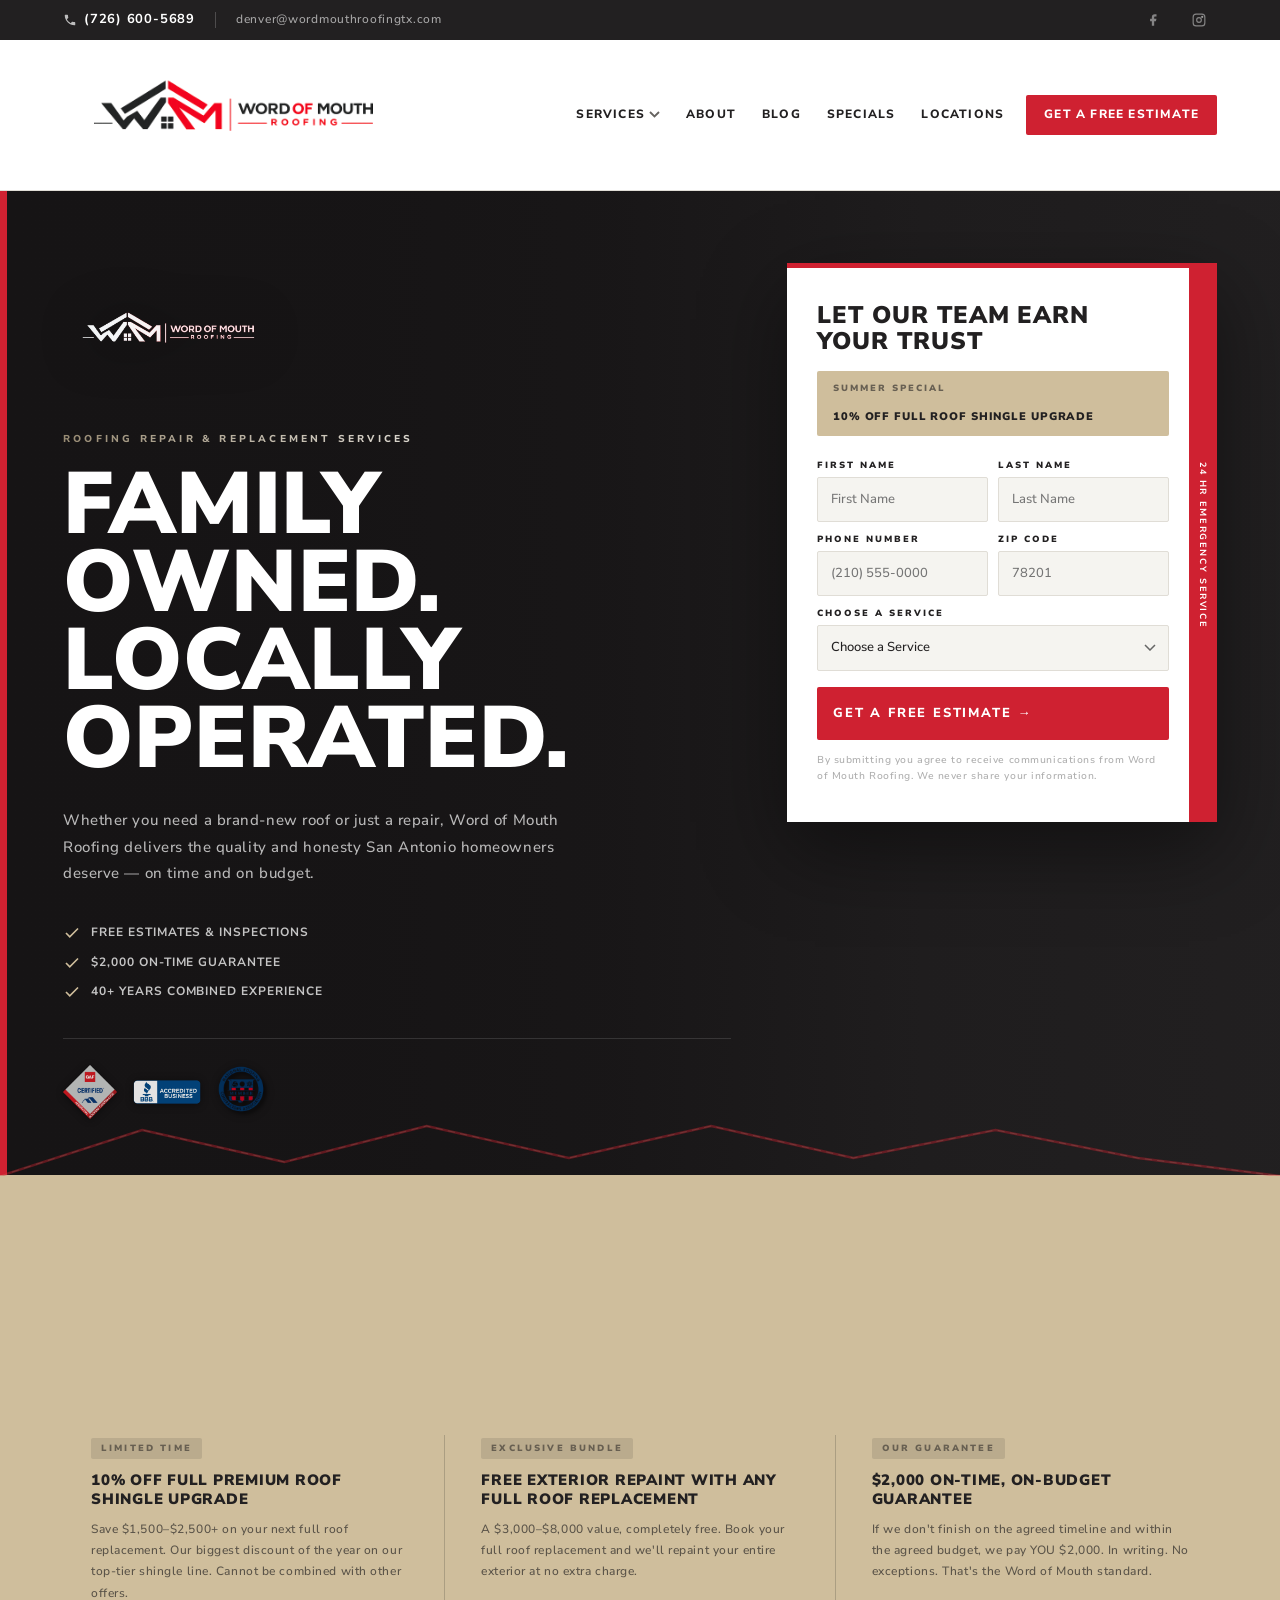
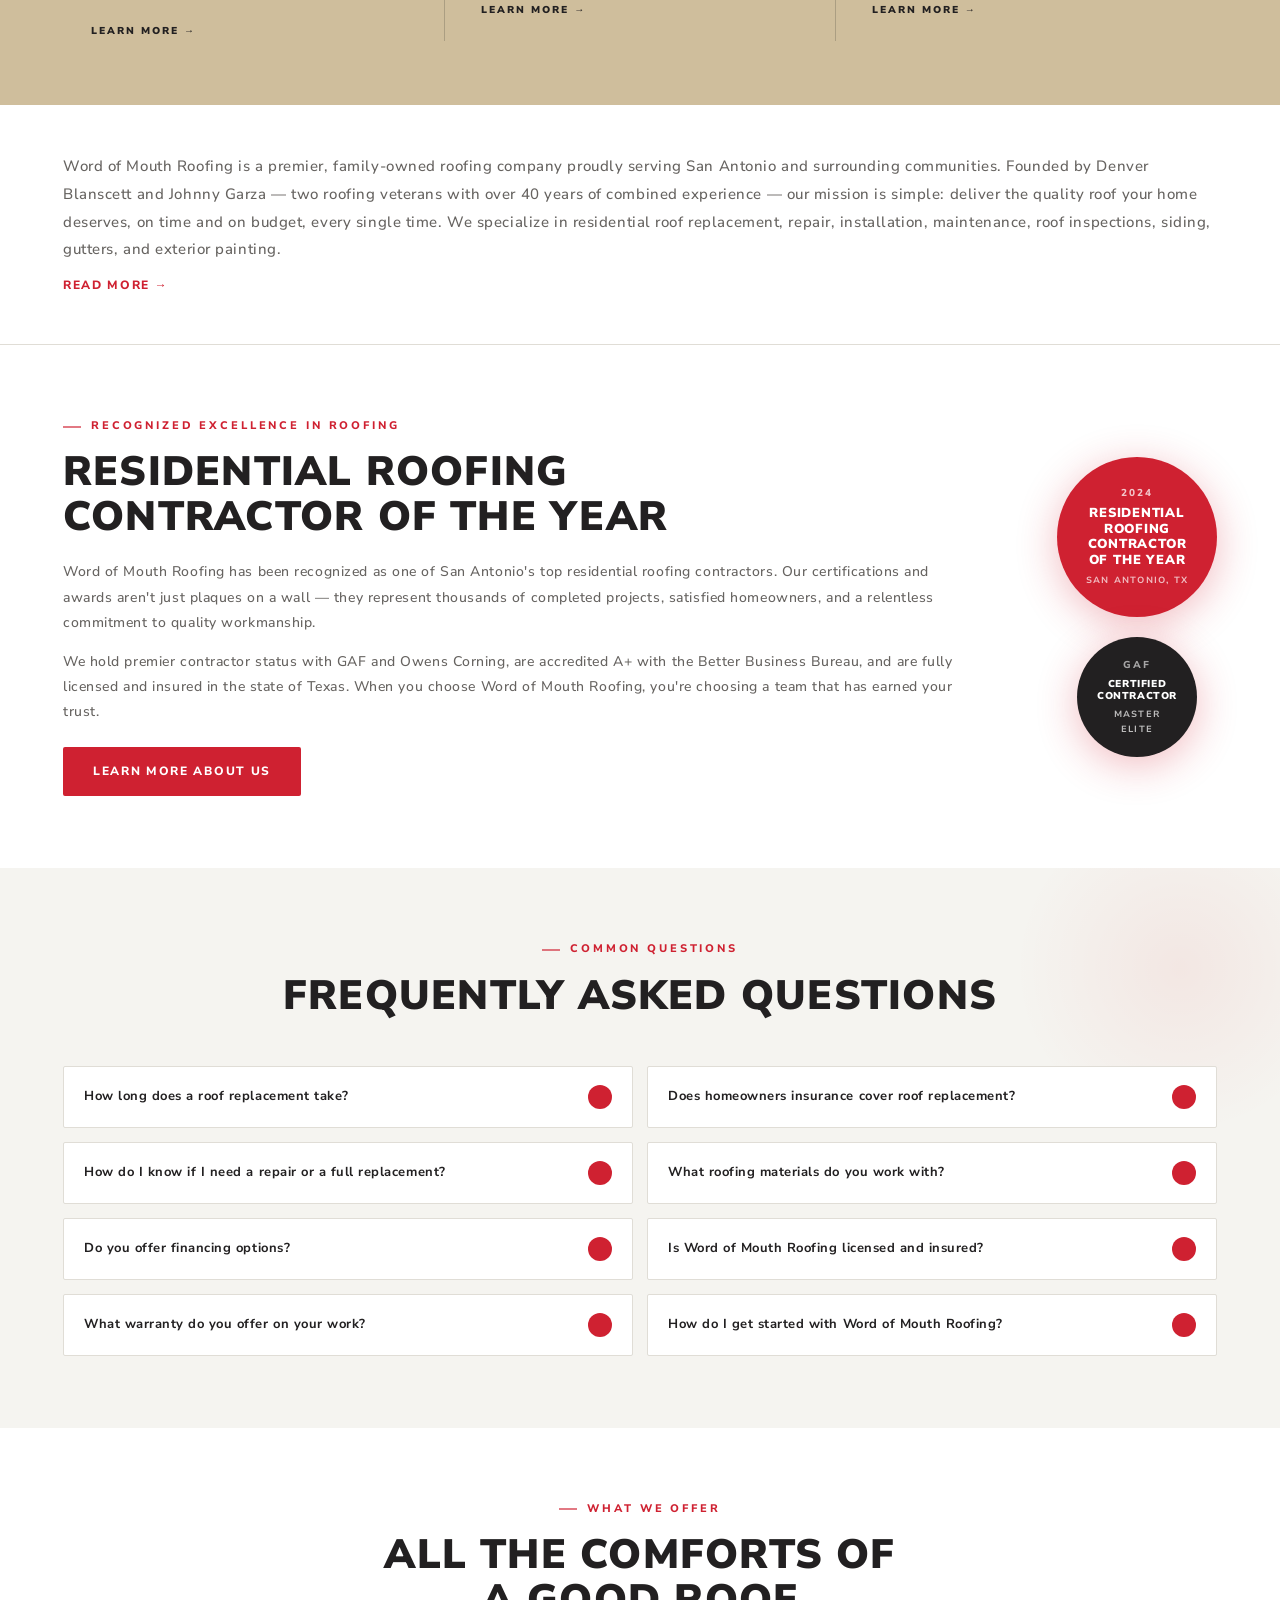
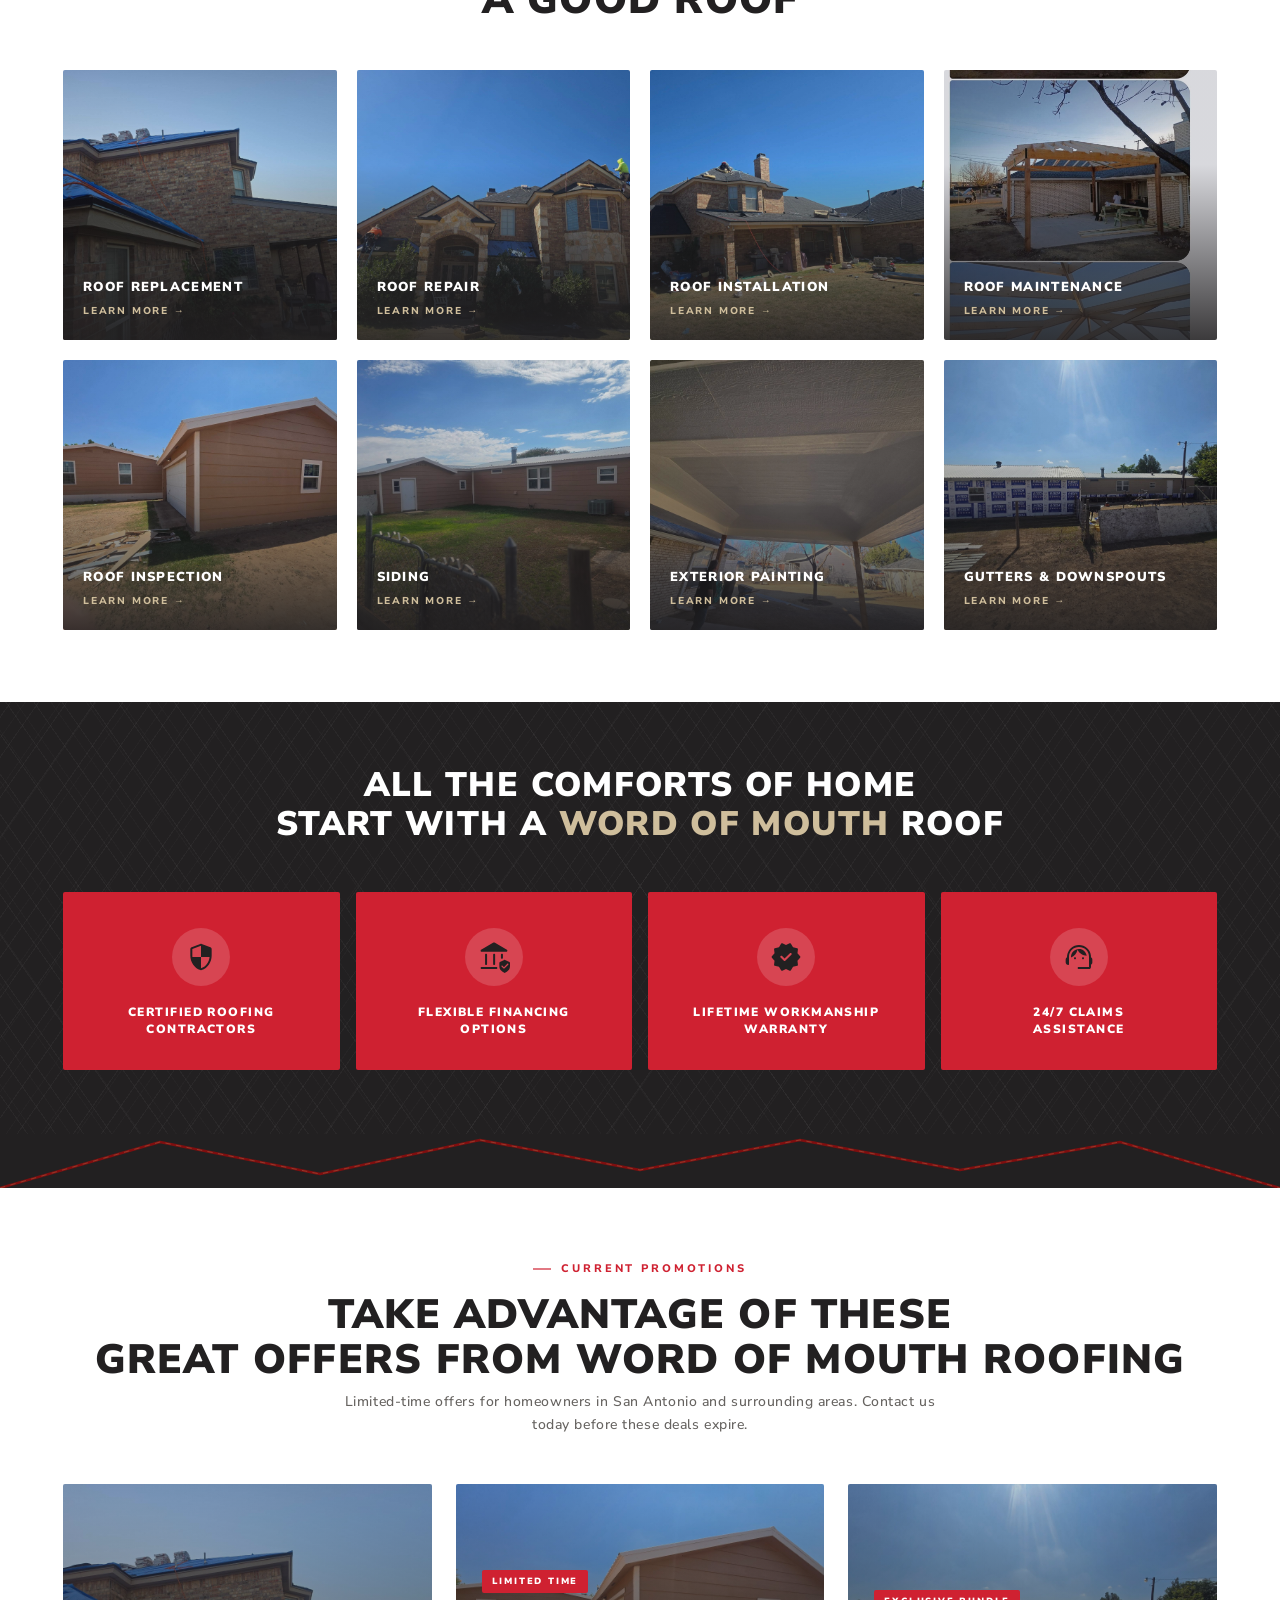
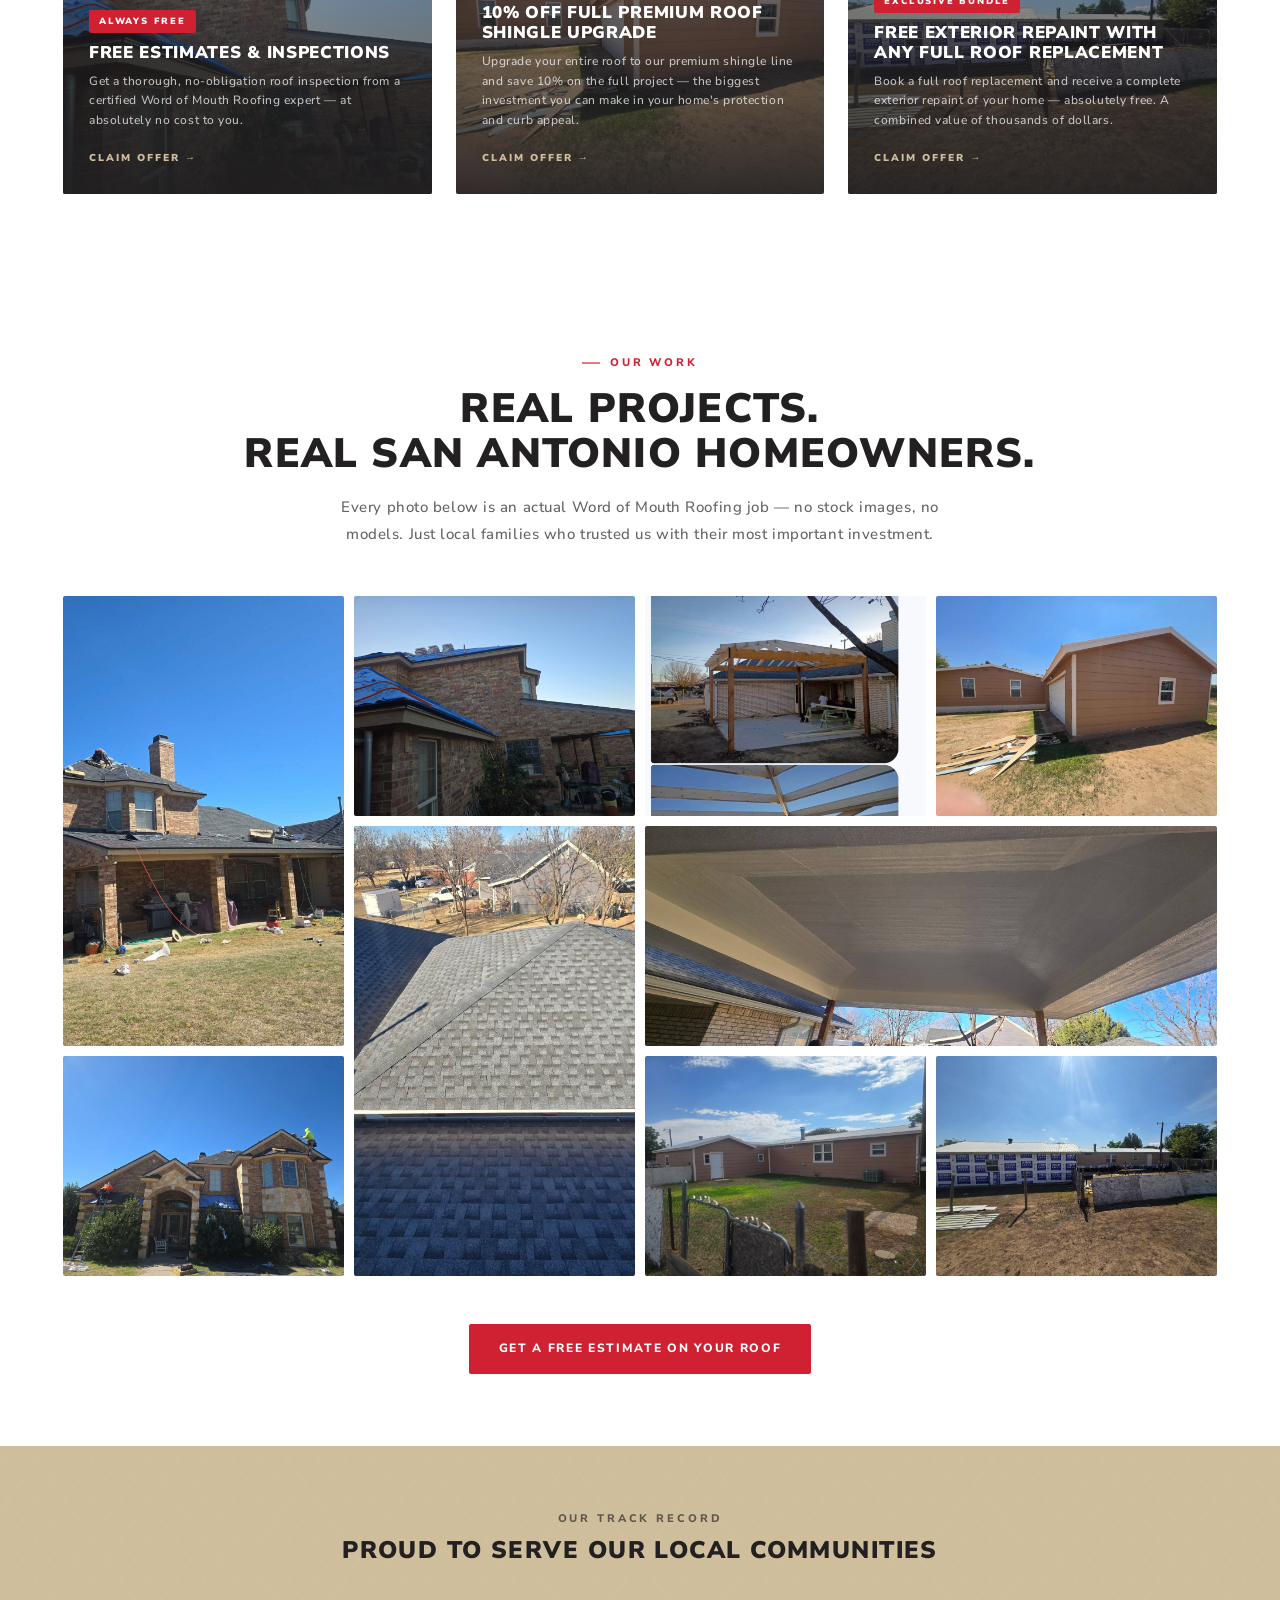
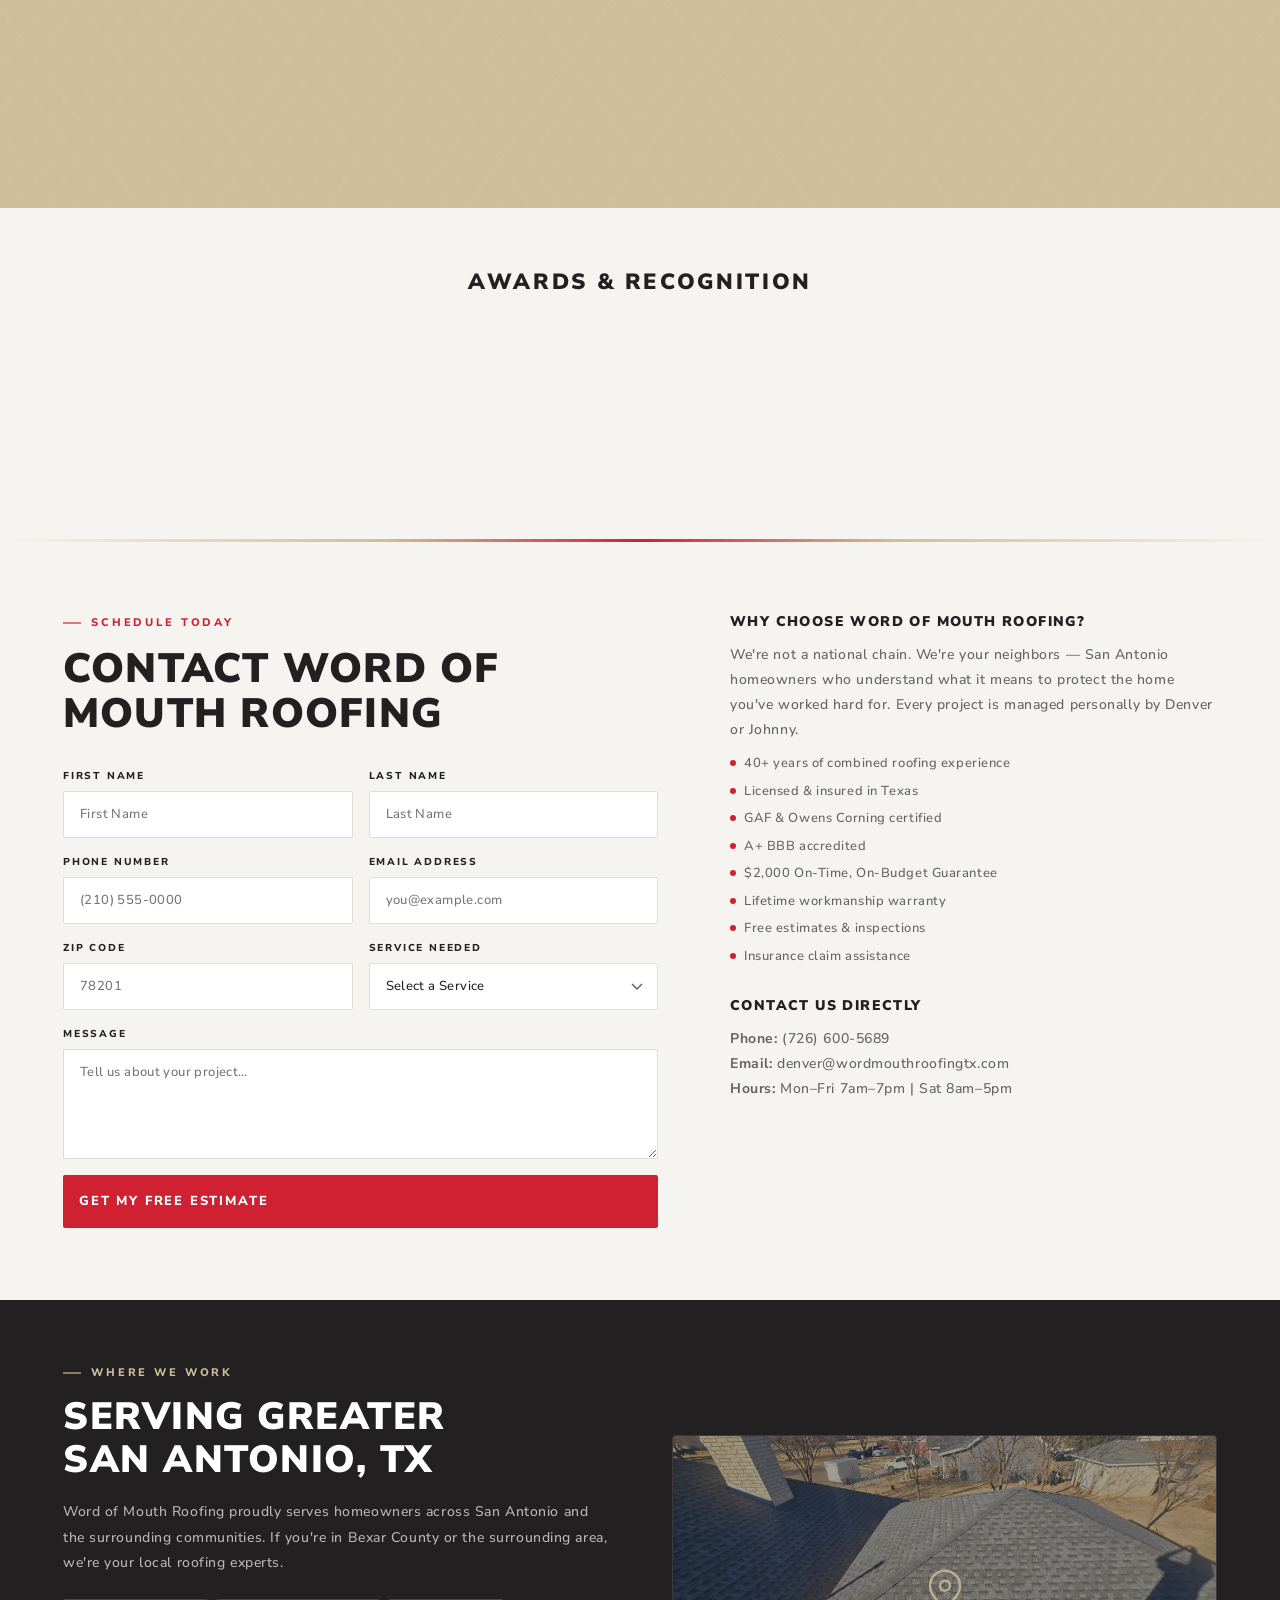
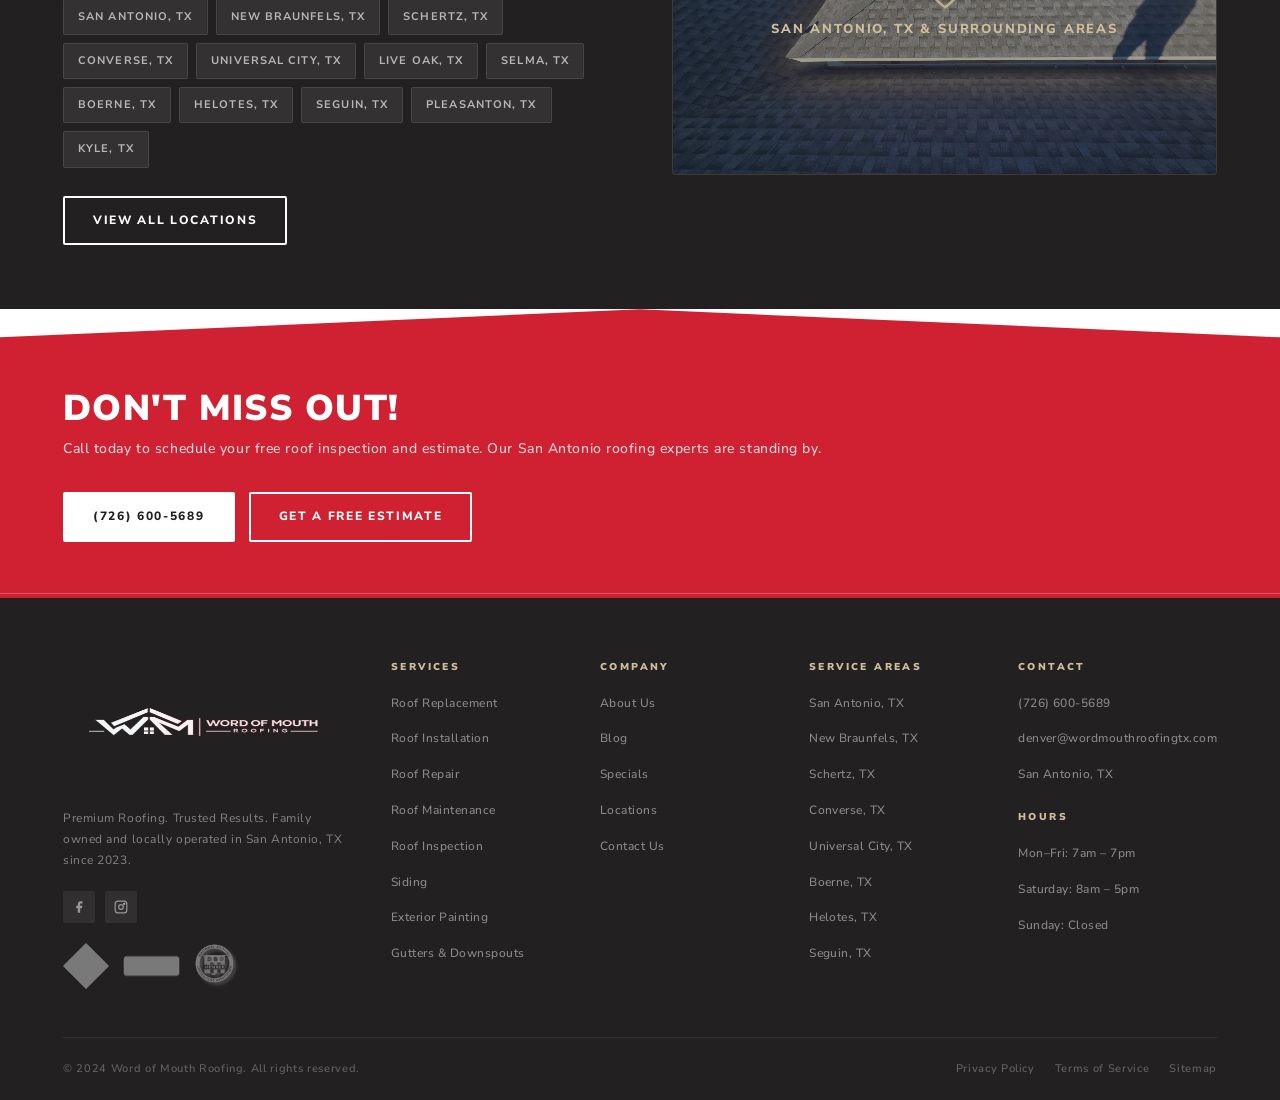
==== commit a3fe9619: "Update contact info, mobile polish, and pre-launch fixes - Phone number changed to (726) 600-5689 ac" ====
--- a/index.html
+++ b/index.html
@@ -1,4 +1,4 @@
-<!DOCTYPE html>
+﻿<!DOCTYPE html>
 <html lang="en" class="no-js">
 <head>
 <meta charset="UTF-8">
@@ -14,12 +14,12 @@
   <div class="top-bar">
     <div class="container top-bar-inner">
       <div class="tb-left">
-        <a href="tel:+12102060779" class="tb-phone">
+        <a href="tel:+17266005689" class="tb-phone">
           <svg width="14" height="14" viewBox="0 0 24 24" fill="currentColor"><path d="M6.62 10.79c1.44 2.83 3.76 5.14 6.59 6.59l2.2-2.2c.27-.27.67-.36 1.02-.24 1.12.37 2.33.57 3.57.57.55 0 1 .45 1 1V20c0 .55-.45 1-1 1-9.39 0-17-7.61-17-17 0-.55.45-1 1-1h3.5c.55 0 1 .45 1 1 0 1.25.2 2.45.57 3.57.11.35.03.74-.25 1.02l-2.2 2.2z"/></svg>
-          (210) 206-0779
+          (726) 600-5689
         </a>
         <div class="tb-divider"></div>
-        <a href="mailto:info@wordofmouthroofing.com" class="tb-email">info@wordofmouthroofing.com</a>
+        <a href="mailto:denver@wordmouthroofingtx.com" class="tb-email">denver@wordmouthroofingtx.com</a>
       </div>
       <div class="tb-right">
         <div class="tb-socials">
@@ -74,9 +74,9 @@
   <button class="mob-close" id="mobileClose" aria-label="Close menu">✕</button>
   <div class="mob-header">
     <img src="assets/logo-white.png" class="mob-logo" alt="Word of Mouth Roofing">
-    <a href="tel:+12102060779" class="mob-phone-link">
+    <a href="tel:+17266005689" class="mob-phone-link">
       <svg width="16" height="16" viewBox="0 0 24 24" fill="currentColor"><path d="M6.62 10.79c1.44 2.83 3.76 5.14 6.59 6.59l2.2-2.2c.27-.27.67-.36 1.02-.24 1.12.37 2.33.57 3.57.57.55 0 1 .45 1 1V20c0 .55-.45 1-1 1-9.39 0-17-7.61-17-17 0-.55.45-1 1-1h3.5c.55 0 1 .45 1 1 0 1.25.2 2.45.57 3.57.11.35.03.74-.25 1.02l-2.2 2.2z"/></svg>
-      (210) 206-0779
+      (726) 600-5689
     </a>
   </div>
   <a href="index.html" class="mob-link">Home</a>
@@ -342,7 +342,7 @@
           <span class="faq-icon"><svg width="10" height="10" viewBox="0 0 10 10" fill="currentColor"><path d="M5 0v10M0 5h10"/></svg></span>
         </button>
         <div class="faq-body"><div class="faq-body-inner"><div class="faq-body-content">
-          Simply call us at (210) 206-0779 or fill out our online contact form to schedule your free, no-obligation roof inspection and estimate. One of our roofing experts will visit your property, assess the condition of your roof, and provide a detailed written estimate — no pressure, no gimmicks, just honest advice.
+          Simply call us at (726) 600-5689 or fill out our online contact form to schedule your free, no-obligation roof inspection and estimate. One of our roofing experts will visit your property, assess the condition of your roof, and provide a detailed written estimate — no pressure, no gimmicks, just honest advice.
         </div></div></div>
       </div>
 
@@ -669,8 +669,8 @@
         </ul>
         <h3>Contact Us Directly</h3>
         <p>
-          <strong>Phone:</strong> <a href="tel:+12102060779">(210) 206-0779</a><br>
-          <strong>Email:</strong> <a href="mailto:info@wordofmouthroofing.com">info@wordofmouthroofing.com</a><br>
+          <strong>Phone:</strong> <a href="tel:+17266005689">(726) 600-5689</a><br>
+          <strong>Email:</strong> <a href="mailto:denver@wordmouthroofingtx.com">denver@wordmouthroofingtx.com</a><br>
           <strong>Hours:</strong> Mon–Fri 7am–7pm | Sat 8am–5pm
         </p>
       </div>
@@ -722,7 +722,7 @@
         <p>Call today to schedule your free roof inspection and estimate. Our San Antonio roofing experts are standing by.</p>
       </div>
       <div class="cta-banner-btns">
-        <a href="tel:+12102060779" class="btn btn-white">(210) 206-0779</a>
+        <a href="tel:+17266005689" class="btn btn-white">(726) 600-5689</a>
         <a href="contact.html" class="btn btn-outline-white">Get A Free Estimate</a>
       </div>
     </div>
@@ -789,8 +789,8 @@
       <div class="footer-col">
         <h4>Contact</h4>
         <ul>
-          <li><a href="tel:+12102060779">(210) 206-0779</a></li>
-          <li><a href="mailto:info@wordofmouthroofing.com">info@wordofmouthroofing.com</a></li>
+          <li><a href="tel:+17266005689">(726) 600-5689</a></li>
+          <li><a href="mailto:denver@wordmouthroofingtx.com">denver@wordmouthroofingtx.com</a></li>
           <li><a href="#">San Antonio, TX</a></li>
         </ul>
         <h4 style="margin-top:24px">Hours</h4>
@@ -815,3 +815,4 @@
 <script src="js/main.js"></script>
 </body>
 </html>
+
--- a/css/styles.css
+++ b/css/styles.css
@@ -369,10 +369,10 @@
 }
 .mob-close:hover { color: var(--white); }
 .mob-logo {
-    height: 110px;
+    height: 140px;
     width: auto;
     display: block;
-    margin: 0 auto 18px;
+    margin: 0 auto 22px;
 }
 .mob-header {
     text-align: center;
@@ -814,11 +814,184 @@
     background: var(--light);
     padding: 72px 0;
 }
+.contact-sec--full {
+    background: var(--white);
+    padding: 80px 0;
+}
 .contact-inner {
     display: grid;
     grid-template-columns: 1.1fr 0.9fr;
     gap: 72px;
     align-items: start;
+}
+
+/* ── CONTACT INFO COLUMN (full page version) ─────────────── */
+.contact-info-col--full { gap: 0; }
+
+.cic-block {
+    padding: 32px 0;
+    border-bottom: 1px solid var(--border);
+}
+.cic-block:first-child { padding-top: 0; }
+.cic-block:last-child { border-bottom: none; padding-bottom: 0; }
+
+.cic-block h3 {
+    font-size: 13px;
+    font-weight: 900;
+    letter-spacing: 0.14em;
+    text-transform: uppercase;
+    color: var(--dark);
+    margin-bottom: 16px;
+    padding-bottom: 10px;
+    border-bottom: 2px solid var(--red);
+    display: inline-block;
+}
+.cic-block p {
+    font-size: 14px;
+    line-height: 1.85;
+    color: var(--gray);
+    margin-bottom: 16px;
+}
+.cic-block p:last-child { margin-bottom: 0; }
+
+.cic-list {
+    list-style: none;
+    display: flex;
+    flex-direction: column;
+    gap: 10px;
+    margin-top: 4px;
+}
+.cic-list li {
+    display: flex;
+    align-items: center;
+    gap: 10px;
+    font-size: 13px;
+    font-weight: 600;
+    color: var(--dark);
+    line-height: 1.4;
+}
+.cic-list li svg { flex-shrink: 0; color: var(--red); }
+
+.cic-contact-items {
+    display: flex;
+    flex-direction: column;
+    gap: 16px;
+}
+.cic-contact-item {
+    display: flex;
+    align-items: center;
+    gap: 16px;
+}
+.cic-contact-icon {
+    width: 42px;
+    height: 42px;
+    background: var(--red);
+    border-radius: 2px;
+    display: flex;
+    align-items: center;
+    justify-content: center;
+    color: var(--white);
+    flex-shrink: 0;
+}
+.cic-contact-item strong {
+    display: block;
+    font-size: 10px;
+    font-weight: 900;
+    letter-spacing: 0.18em;
+    text-transform: uppercase;
+    color: var(--gray);
+    margin-bottom: 2px;
+}
+.cic-contact-item a,
+.cic-contact-item span {
+    font-size: 15px;
+    font-weight: 700;
+    color: var(--dark);
+    transition: color .2s;
+}
+.cic-contact-item a:hover { color: var(--red); }
+
+.cic-link {
+    display: inline-flex;
+    align-items: center;
+    gap: 6px;
+    font-size: 12px;
+    font-weight: 800;
+    letter-spacing: 0.1em;
+    text-transform: uppercase;
+    color: var(--red);
+    margin-top: 12px;
+    transition: gap .2s;
+}
+.cic-link:hover { gap: 10px; }
+
+/* Hours table */
+.hours-table {
+    width: 100%;
+    border-collapse: collapse;
+    margin-bottom: 14px;
+}
+.hours-table td {
+    padding: 8px 0;
+    font-size: 13px;
+    color: var(--dark);
+    border-bottom: 1px solid var(--border);
+    font-weight: 600;
+}
+.hours-table td:last-child {
+    text-align: right;
+    color: var(--gray);
+    font-weight: 500;
+}
+.hours-closed td { color: var(--gray); opacity: .6; }
+.hours-note {
+    font-size: 12px;
+    color: var(--gray);
+    font-style: italic;
+    line-height: 1.6;
+}
+
+/* Process steps inside contact page */
+.process-steps {
+    display: flex;
+    flex-direction: column;
+    gap: 20px;
+    margin-top: 4px;
+}
+.process-step {
+    display: flex;
+    gap: 16px;
+    align-items: flex-start;
+}
+.process-step .process-num {
+    width: 36px;
+    height: 36px;
+    min-width: 36px;
+    font-size: 14px;
+}
+.process-step-text strong {
+    display: block;
+    font-size: 13px;
+    font-weight: 800;
+    letter-spacing: 0.06em;
+    text-transform: uppercase;
+    color: var(--dark);
+    margin-bottom: 4px;
+}
+.process-step-text p {
+    font-size: 13px;
+    line-height: 1.75;
+    color: var(--gray);
+    margin-bottom: 0;
+}
+
+/* Form disclaimer note */
+.form-note {
+    font-size: 11px;
+    color: var(--gray);
+    margin-top: 12px;
+    line-height: 1.6;
+    opacity: .75;
 }
 .contact-sec .sec-h2 { margin-bottom: 32px; }
 .form-row {
@@ -1998,8 +2171,10 @@
 .page-hero-inner {
     position: relative;
     z-index: 1;
-    padding: 80px 0 64px;
-}
+    padding-top: 80px;
+    padding-bottom: 64px;
+}
+.page-hero-inner h1 { color: var(--white); }
 .page-hero-h1 {
     font-size: clamp(32px, 5.5vw, 68px);
     font-weight: 900;
@@ -2933,12 +3108,12 @@
     .hs-card-title { font-size: 17px; }
 }
 @media (max-width: 900px) {
-    :root { --nav-h: 72px; }
-    .nav-logo img { width: 220px; }
+    :root { --nav-h: 130px; }
+    .nav-logo img { width: auto; height: 108px; max-width: none; }
 }
 @media (max-width: 600px) {
-    :root { --nav-h: 60px; }
-    .nav-logo img { width: 180px; }
+    :root { --nav-h: 120px; }
+    .nav-logo img { height: 100px; }
 }
 
 /* ═══════════════════════════════════════════════════════════
@@ -3322,6 +3497,199 @@
     letter-spacing: 0.14em;
 }
 
+/* ══ CONTACT PAGE — MOBILE RESPONSIVE ══════════════════════ */
+@media (max-width: 900px) {
+    .contact-sec--full .contact-inner { grid-template-columns: 1fr; gap: 48px; }
+}
+@media (max-width: 600px) {
+    .contact-sec--full { padding: 52px 0; }
+    .cic-block { padding: 24px 0; }
+    .cic-contact-icon { width: 36px; height: 36px; min-width: 36px; }
+    .cic-contact-item a, .cic-contact-item span { font-size: 14px; }
+    .hours-table td { padding: 6px 0; font-size: 12px; }
+    .process-step .process-num { width: 30px; height: 30px; min-width: 30px; font-size: 12px; }
+}
+
+/* ══ DECORATIVE ROOFING ANIMATIONS & DETAILS ════════════════
+   Scrumptious micro-details that make the site feel premium
+══════════════════════════════════════════════════════════════ */
+
+/* ── Animated shingle-wave background on dark sections ───── */
+@keyframes shingleDrift {
+    0%   { background-position: 0 0, 0 0; }
+    100% { background-position: 60px 60px, 60px 60px; }
+}
+.comforts-sec::before,
+.stats-bar::before {
+    content: '';
+    position: absolute;
+    inset: 0;
+    pointer-events: none;
+    z-index: 0;
+    background-image:
+        repeating-linear-gradient(-55deg,
+            transparent 0px, transparent 28px,
+            rgba(255,255,255,.018) 28px, rgba(255,255,255,.018) 29px),
+        repeating-linear-gradient(55deg,
+            transparent 0px, transparent 28px,
+            rgba(255,255,255,.018) 28px, rgba(255,255,255,.018) 29px);
+    animation: shingleDrift 8s linear infinite;
+}
+
+/* ── Rooftop silhouette divider above CTA banner ─────────── */
+@keyframes rooflineFloat {
+    0%, 100% { transform: translateY(0); }
+    50%       { transform: translateY(-4px); }
+}
+.cta-banner::before {
+    content: '';
+    position: absolute;
+    top: -2px;
+    left: 0;
+    right: 0;
+    height: 32px;
+    pointer-events: none;
+    background: url("data:image/svg+xml,%3Csvg xmlns='http://www.w3.org/2000/svg' viewBox='0 0 1440 32' preserveAspectRatio='none'%3E%3Cpath d='M0 32 L180 4 L360 20 L540 2 L720 18 L900 2 L1080 20 L1260 4 L1440 32 Z' fill='rgba(207%2C33%2C49%2C0.25)'/%3E%3C/svg%3E") no-repeat top center / 100% 100%;
+}
+
+/* ── Section heading red underline accent ─────────────────── */
+.sec-h2.accent-line {
+    position: relative;
+    padding-bottom: 18px;
+}
+.sec-h2.accent-line::after {
+    content: '';
+    position: absolute;
+    bottom: 0;
+    left: 0;
+    width: 48px;
+    height: 3px;
+    background: var(--red);
+    border-radius: 2px;
+}
+.sec-h2.accent-line.center::after {
+    left: 50%;
+    transform: translateX(-50%);
+}
+
+/* ── Animated gold shimmer on hero eyebrow ───────────────── */
+@keyframes eyebrowShimmer {
+    0%   { background-position: -200% center; }
+    100% { background-position: 200% center; }
+}
+.hs-eyebrow {
+    background: linear-gradient(90deg,
+        rgba(207,190,156,.7) 0%,
+        rgba(255,255,255,1) 40%,
+        rgba(207,190,156,.7) 60%,
+        rgba(255,255,255,.6) 100%);
+    background-size: 200% auto;
+    -webkit-background-clip: text;
+    -webkit-text-fill-color: transparent;
+    background-clip: text;
+    animation: eyebrowShimmer 3.5s linear infinite;
+}
+
+/* ── Service card — red glow on hover ────────────────────── */
+.home-svc-card {
+    transition: transform 0.55s cubic-bezier(.22,1,.36,1),
+                box-shadow 0.55s cubic-bezier(.22,1,.36,1);
+}
+.home-svc-card:hover {
+    box-shadow: 0 20px 60px rgba(207,33,49,.22), 0 4px 16px rgba(0,0,0,.18);
+}
+
+/* ── Offer card pulse border on hover ────────────────────── */
+@keyframes borderPulse {
+    0%, 100% { box-shadow: 0 0 0 0 rgba(207,33,49,0); }
+    50%       { box-shadow: 0 0 0 4px rgba(207,33,49,.18); }
+}
+.offer-card:hover {
+    animation: borderPulse 1.2s ease-in-out infinite;
+}
+
+/* ── Roof nail dot decoration on process numbers ─────────── */
+.process-num {
+    position: relative;
+}
+.process-num::after {
+    content: '';
+    position: absolute;
+    top: -4px;
+    right: -4px;
+    width: 8px;
+    height: 8px;
+    background: var(--gold);
+    border-radius: 50%;
+    border: 2px solid var(--white);
+}
+
+/* ── Gold accent bar on section eyebrows ─────────────────── */
+.eyebrow::before {
+    content: '';
+    display: inline-block;
+    width: 18px;
+    height: 2px;
+    background: currentColor;
+    vertical-align: middle;
+    margin-right: 10px;
+    opacity: .6;
+}
+
+/* ── Subtle page section separator lines ─────────────────── */
+.sec + .sec,
+.sec-sm + .sec,
+.sec + .sec-sm {
+    border-top: 1px solid var(--border);
+}
+
+/* ── Nav logo hover lift ─────────────────────────────────── */
+.nav-logo img {
+    transition: opacity .2s, transform .25s cubic-bezier(.22,1,.36,1);
+}
+.nav-logo:hover img {
+    opacity: .88;
+    transform: translateY(-1px);
+}
+
+/* ── Footer brand letter-spacing on hover ────────────────── */
+.footer-logo { transition: opacity .25s, transform .25s; }
+.footer-logo:hover { opacity: .85; transform: scale(1.03); }
+
+/* ── Animated red left border on FAQ open ────────────────── */
+@keyframes faqBorderIn {
+    from { height: 0; }
+    to   { height: 100%; }
+}
+.faq-item.open {
+    border-left: 3px solid var(--red);
+    position: relative;
+}
+
+/* ── Gallery overlay slides up on hover ──────────────────── */
+.gallery-overlay {
+    transition: opacity .3s, transform .35s cubic-bezier(.22,1,.36,1);
+    transform: translateY(6px);
+    opacity: 0;
+}
+.gallery-item:hover .gallery-overlay {
+    opacity: 1;
+    transform: translateY(0);
+}
+
+/* ── Rooftop pattern watermark on hero right half ─────────── */
+.hs::after {
+    content: '';
+    position: absolute;
+    bottom: -1px;
+    left: 0;
+    right: 0;
+    height: 56px;
+    pointer-events: none;
+    z-index: 3;
+    background: url("data:image/svg+xml,%3Csvg xmlns='http://www.w3.org/2000/svg' viewBox='0 0 1440 56' preserveAspectRatio='none'%3E%3Cpolyline points='0%2C56 160%2C10 320%2C42 480%2C6 640%2C38 800%2C6 960%2C38 1120%2C10 1280%2C38 1440%2C56' fill='none' stroke='rgba(207%2C33%2C49%2C.4)' stroke-width='2.5' stroke-linejoin='round'/%3E%3Cpolyline points='0%2C56 160%2C10 320%2C42 480%2C6 640%2C38 800%2C6 960%2C38 1120%2C10 1280%2C38 1440%2C56' fill='none' stroke='rgba(207%2C190%2C156%2C.18)' stroke-width='1' stroke-dasharray='8 6' stroke-linejoin='round'/%3E%3C/svg%3E") no-repeat bottom center / 100% 100%;
+}
+
 /* ── ROOFLINE SVG DIVIDER ────────────────────────────────── */
 .roofline-divider {
     display: block;
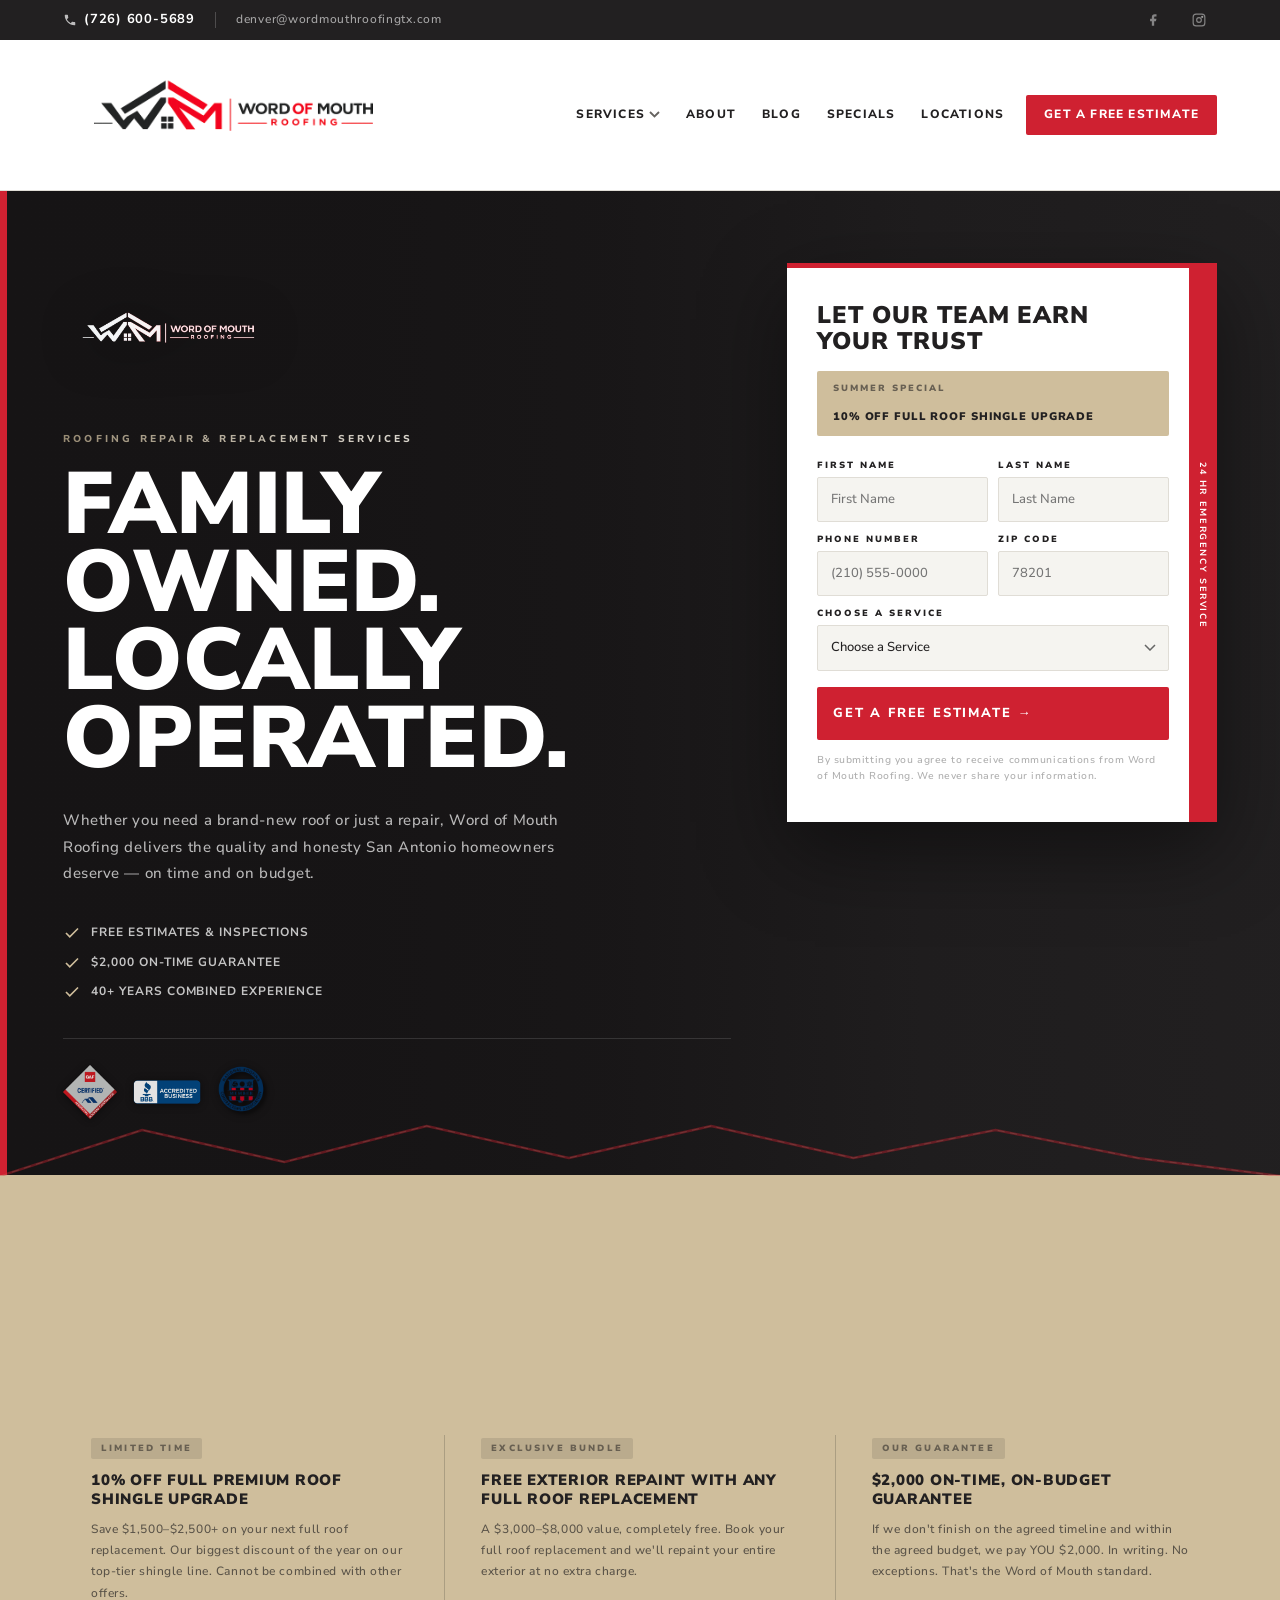
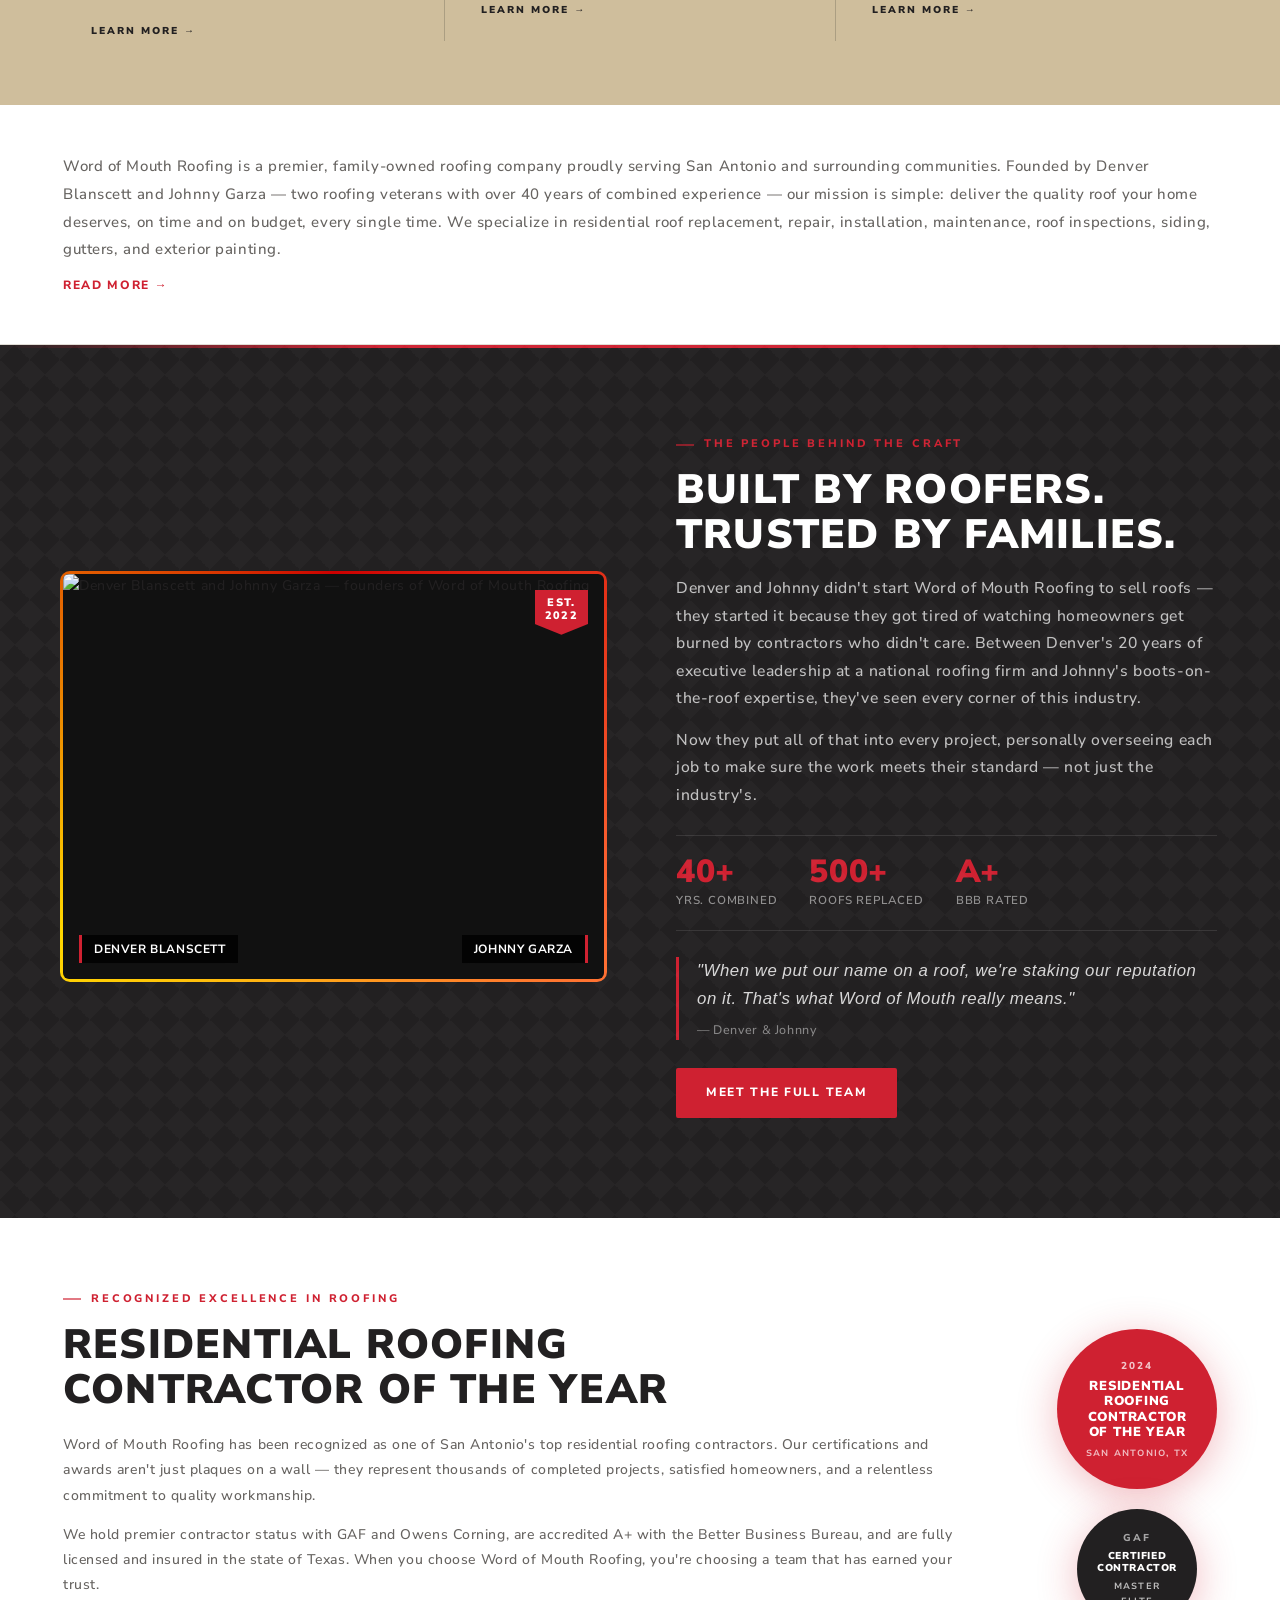
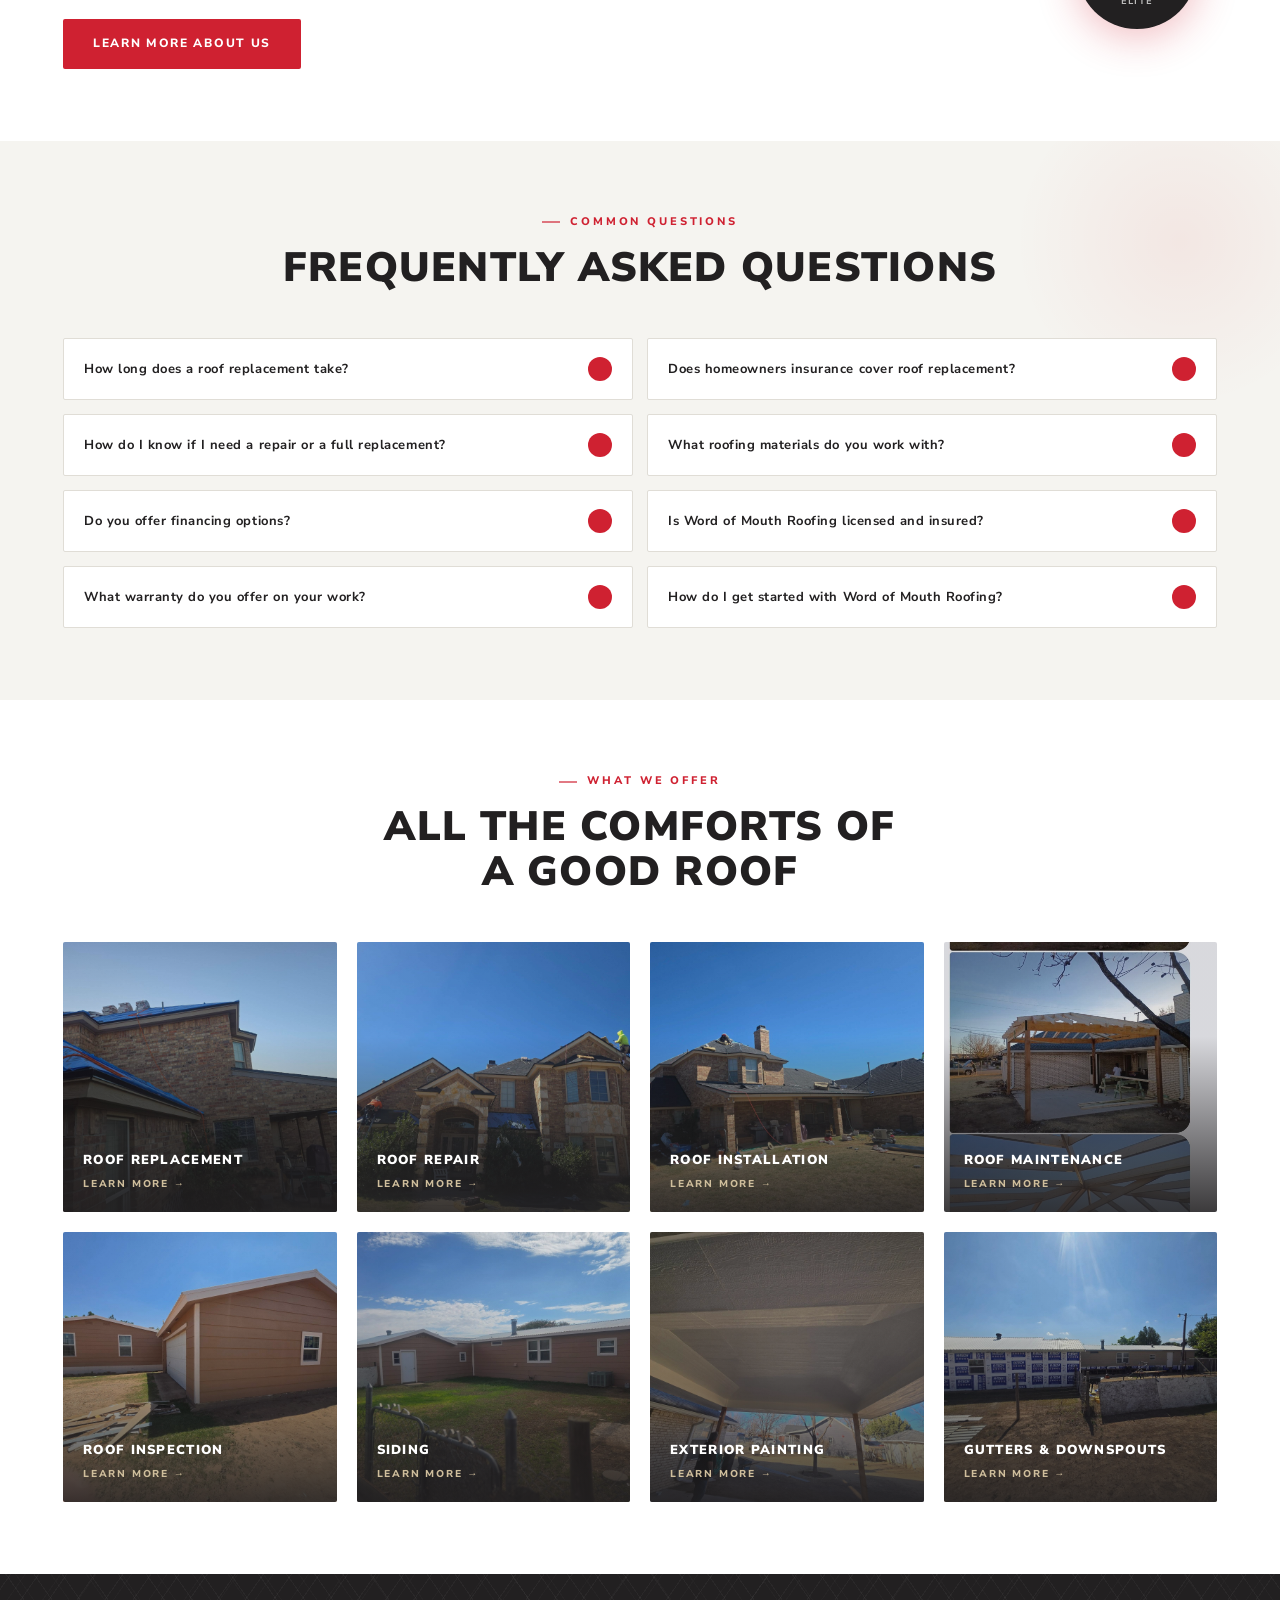
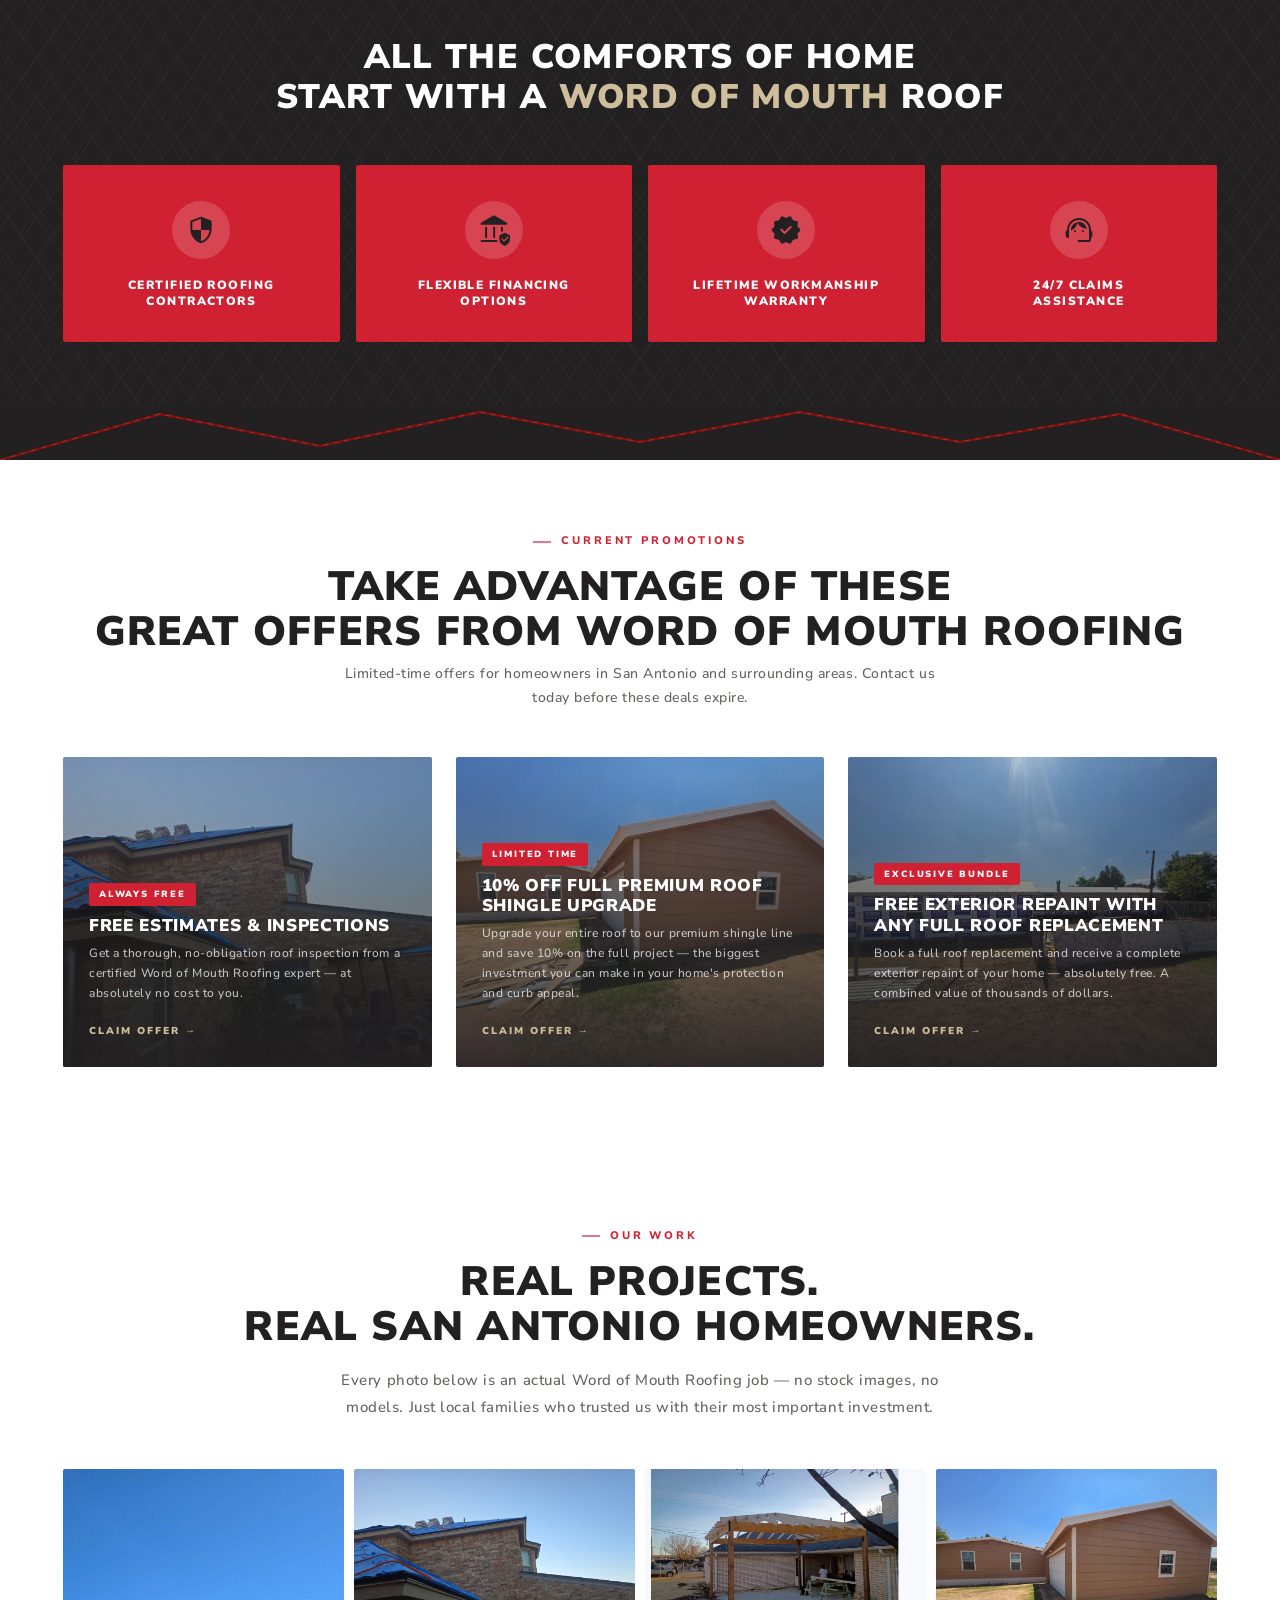
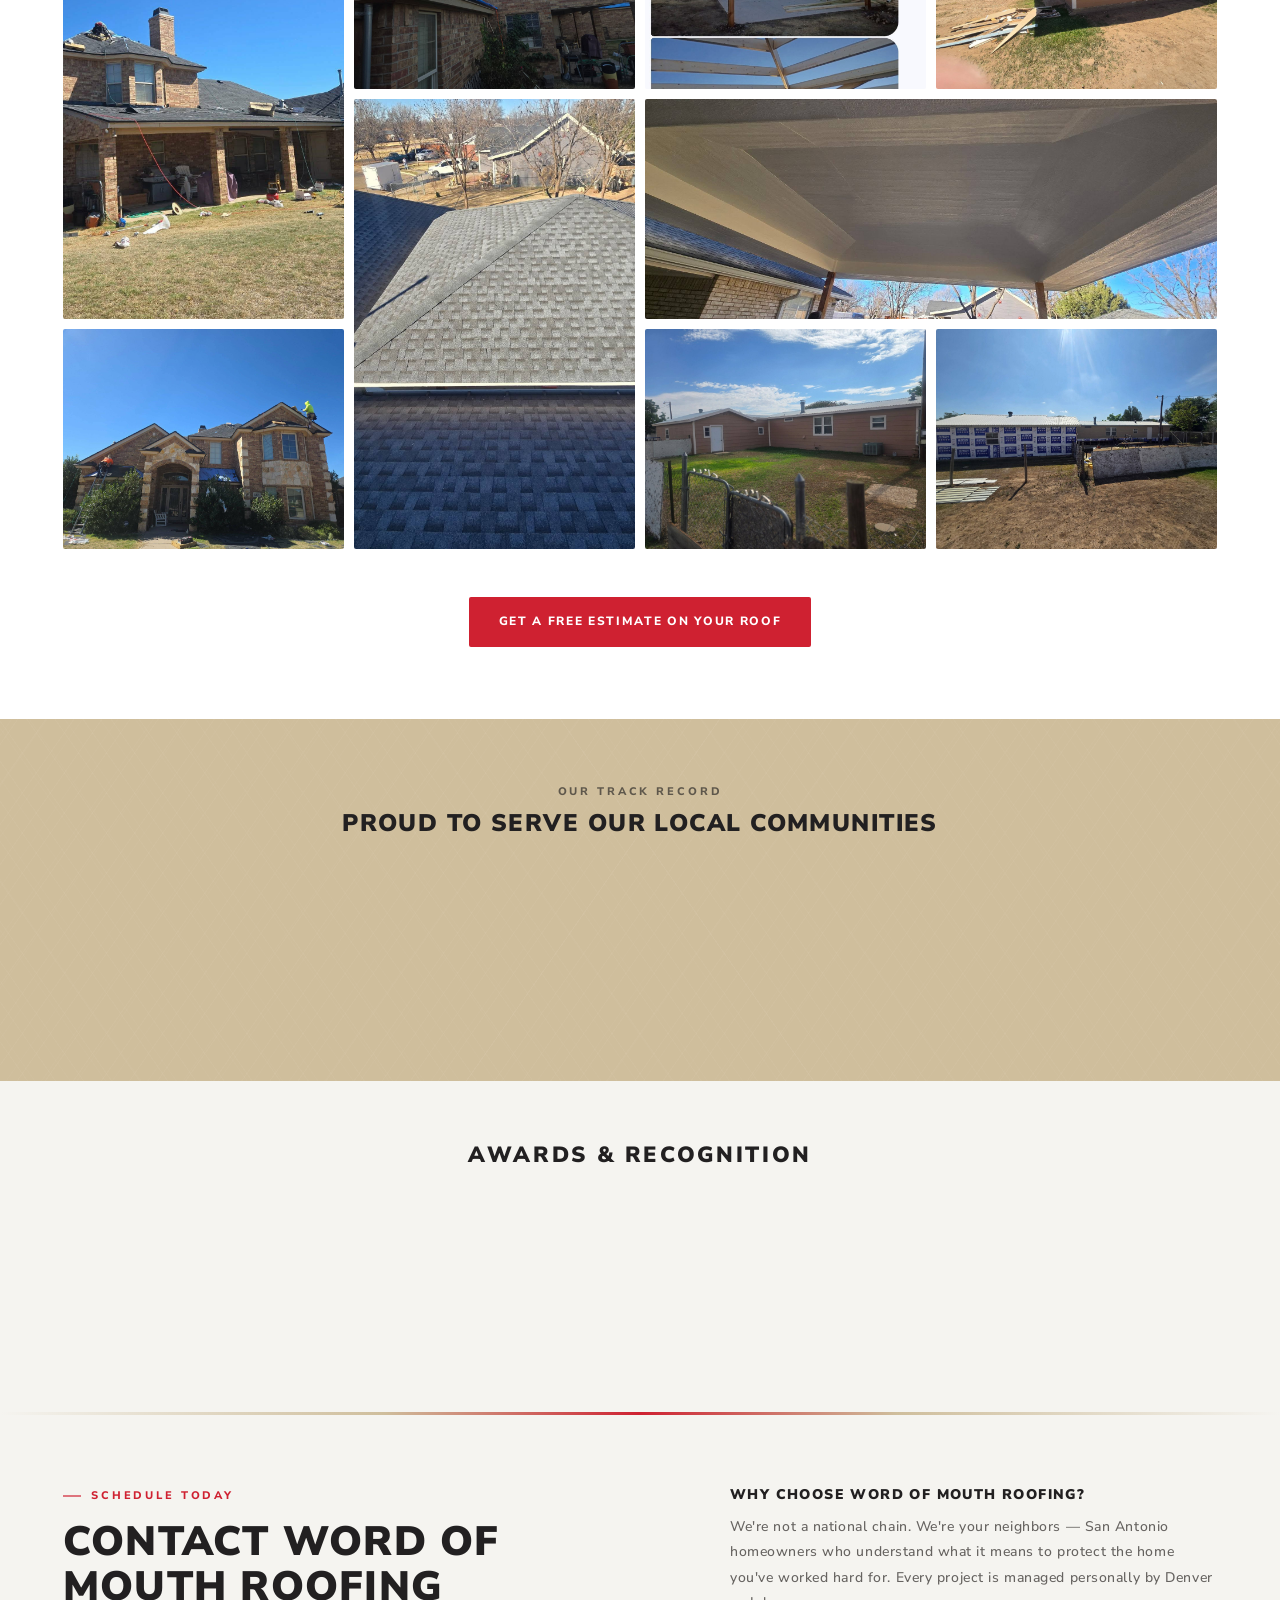
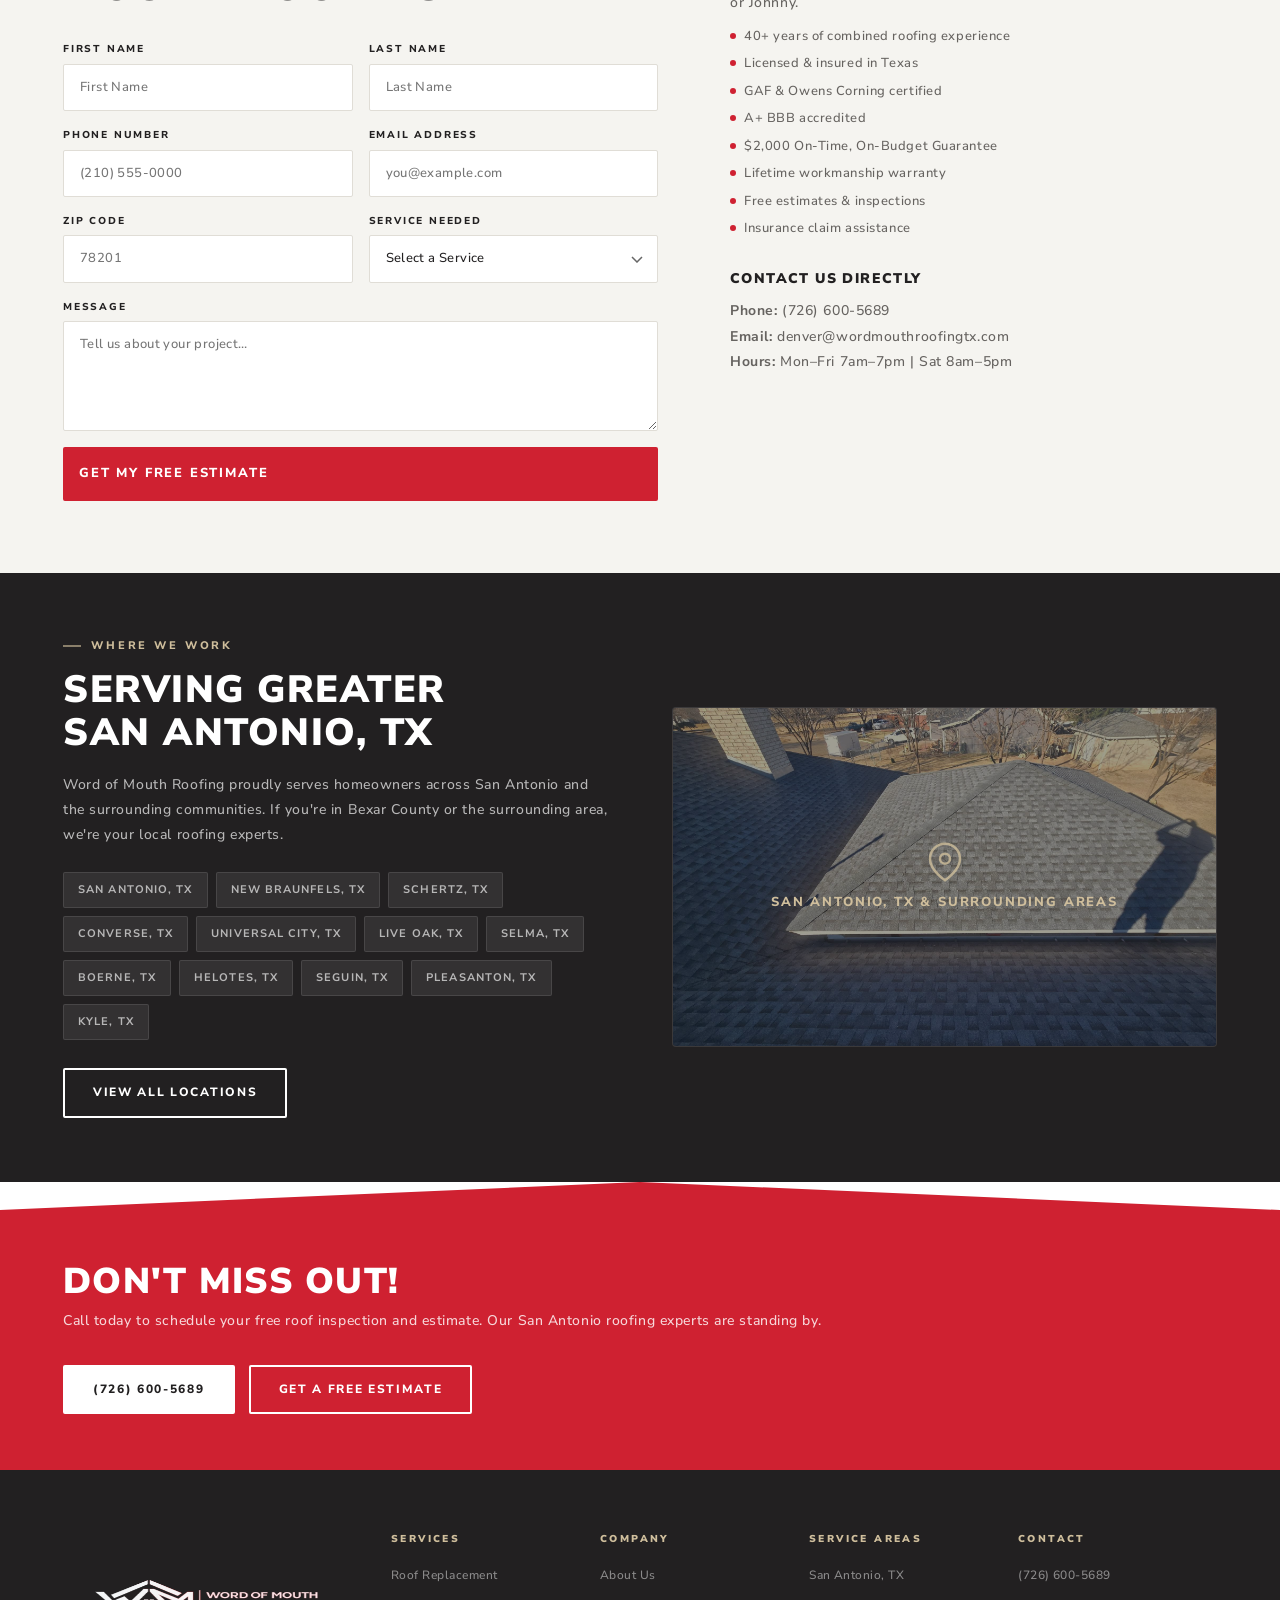
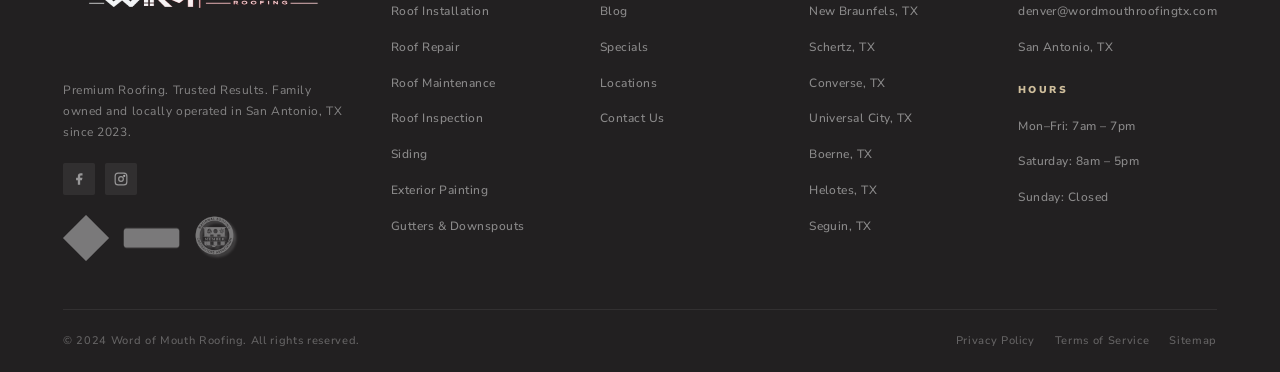
==== commit bc659ebb: "Add Meet the Owners section, creative animations, and owners photo wiring - Homepage: new owners sec" ====
--- a/index.html
+++ b/index.html
@@ -232,6 +232,39 @@
   </div>
 </section>
 
+<!-- ══ MEET THE OWNERS ═══════════════════════════════════════ -->
+<section class="owners-sec">
+  <div class="owners-shingle-bg" aria-hidden="true"></div>
+  <div class="container owners-grid">
+    <div class="owners-photo-col" data-reveal="left">
+      <div class="owners-frame">
+        <div class="owners-glow-ring"></div>
+        <div class="owners-frame-inner">
+          <img src="assets/owners.jpg" alt="Denver Blanscett and Johnny Garza — founders of Word of Mouth Roofing" class="owners-img">
+        </div>
+        <div class="owners-nameplates">
+          <span class="owner-tag" style="--delay:0.25s">Denver Blanscett</span>
+          <span class="owner-tag owner-tag--right" style="--delay:0.5s">Johnny Garza</span>
+        </div>
+        <div class="owners-est-badge">EST.<br>2022</div>
+      </div>
+    </div>
+    <div class="owners-body" data-reveal="right">
+      <span class="eyebrow">The People Behind the Craft</span>
+      <h2 class="sec-h2">Built by Roofers.<br>Trusted by Families.</h2>
+      <p>Denver and Johnny didn't start Word of Mouth Roofing to sell roofs — they started it because they got tired of watching homeowners get burned by contractors who didn't care. Between Denver's 20 years of executive leadership at a national roofing firm and Johnny's boots-on-the-roof expertise, they've seen every corner of this industry.</p>
+      <p>Now they put all of that into every project, personally overseeing each job to make sure the work meets their standard — not just the industry's.</p>
+      <div class="owners-mini-stats stagger-parent">
+        <div class="oms-item stagger-child"><span class="oms-num">40+</span><span class="oms-label">Yrs. Combined</span></div>
+        <div class="oms-item stagger-child"><span class="oms-num">500+</span><span class="oms-label">Roofs Replaced</span></div>
+        <div class="oms-item stagger-child"><span class="oms-num">A+</span><span class="oms-label">BBB Rated</span></div>
+      </div>
+      <blockquote class="owners-quote">"When we put our name on a roof, we're staking our reputation on it. That's what Word of Mouth really means."<cite>— Denver &amp; Johnny</cite></blockquote>
+      <a href="about.html" class="btn btn-red btn-pulse">Meet the Full Team</a>
+    </div>
+  </div>
+</section>
+
 <!-- ══ AWARD / RECOGNITION SECTION ══════════════════════════ -->
 <section class="award-sec">
   <div class="container">
--- a/css/styles.css
+++ b/css/styles.css
@@ -3417,6 +3417,245 @@
 
 /* ── BADGE HOVER GLOW ───────────────────────────────────── */
 .hs-badge:hover { opacity: 1; filter: drop-shadow(0 2px 10px rgba(0,0,0,.65)); }
+
+/* ══════════════════════════════════════════════════════════
+   MEET THE OWNERS SECTION
+════════════════════════════════════════════════════════════ */
+@keyframes shingleDrift {
+    0%   { background-position: 0 0; }
+    100% { background-position: 60px 60px; }
+}
+@keyframes borderGlow {
+    0%   { transform: rotate(0deg); }
+    100% { transform: rotate(360deg); }
+}
+@keyframes heroTextShimmer {
+    0%   { background-position: -200% center; }
+    100% { background-position:  200% center; }
+}
+@keyframes ctaPulseRing {
+    0%   { box-shadow: 0 0 0 0 rgba(204,0,0,.55); }
+    70%  { box-shadow: 0 0 0 14px rgba(204,0,0,0); }
+    100% { box-shadow: 0 0 0 0 rgba(204,0,0,0); }
+}
+@keyframes tagSlideIn {
+    from { opacity: 0; transform: translateY(10px); }
+    to   { opacity: 1; transform: translateY(0); }
+}
+@keyframes iconBounce {
+    0%   { transform: translateY(0) scale(1); }
+    40%  { transform: translateY(-10px) scale(1.15); }
+    70%  { transform: translateY(-3px) scale(1.05); }
+    100% { transform: translateY(0) scale(1); }
+}
+
+.owners-sec {
+    position: relative;
+    background: var(--dark);
+    padding: 90px 0 100px;
+    overflow: hidden;
+}
+.owners-shingle-bg {
+    position: absolute;
+    inset: 0;
+    background-image:
+        linear-gradient(135deg, rgba(255,255,255,.022) 25%, transparent 25%),
+        linear-gradient(225deg, rgba(255,255,255,.022) 25%, transparent 25%),
+        linear-gradient(315deg, rgba(255,255,255,.022) 25%, transparent 25%),
+        linear-gradient(45deg,  rgba(255,255,255,.022) 25%, transparent 25%);
+    background-size: 30px 30px;
+    animation: shingleDrift 10s linear infinite;
+    pointer-events: none;
+}
+.owners-sec::before {
+    content: '';
+    position: absolute;
+    top: 0; left: 0; right: 0;
+    height: 3px;
+    background: linear-gradient(90deg, transparent, var(--red) 30%, var(--red) 70%, transparent);
+}
+.owners-grid {
+    display: grid;
+    grid-template-columns: 1fr 1fr;
+    gap: 72px;
+    align-items: center;
+}
+.owners-photo-col { position: relative; }
+.owners-frame {
+    position: relative;
+    border-radius: 8px;
+    overflow: visible;
+}
+.owners-glow-ring {
+    position: absolute;
+    inset: -3px;
+    border-radius: 10px;
+    background: conic-gradient(from 0deg, #cc0000, #ff6b35, #ffd700, #cc0000);
+    animation: borderGlow 4s linear infinite;
+    z-index: 0;
+}
+.owners-frame-inner {
+    position: relative;
+    z-index: 1;
+    border-radius: 6px;
+    overflow: hidden;
+    background: #111;
+}
+.owners-img {
+    width: 100%;
+    aspect-ratio: 4 / 3;
+    object-fit: cover;
+    object-position: center;
+    display: block;
+}
+.owners-nameplates {
+    position: absolute;
+    bottom: 16px; left: 16px; right: 16px;
+    display: flex;
+    justify-content: space-between;
+    z-index: 3;
+    pointer-events: none;
+}
+.owner-tag {
+    display: inline-block;
+    background: rgba(0,0,0,.80);
+    border-left: 3px solid var(--red);
+    color: #fff;
+    font-family: var(--ff-head);
+    font-size: .75rem;
+    font-weight: 700;
+    letter-spacing: .05em;
+    text-transform: uppercase;
+    padding: 5px 12px 4px;
+    backdrop-filter: blur(6px);
+    animation: tagSlideIn .5s ease both;
+    animation-delay: var(--delay, 0s);
+}
+.owner-tag--right {
+    border-left: none;
+    border-right: 3px solid var(--red);
+}
+.owners-est-badge {
+    position: absolute;
+    top: 16px; right: 16px;
+    background: var(--red);
+    color: #fff;
+    font-family: var(--ff-head);
+    font-size: .68rem;
+    font-weight: 900;
+    letter-spacing: .12em;
+    text-align: center;
+    line-height: 1.2;
+    padding: 6px 10px 13px;
+    z-index: 3;
+    clip-path: polygon(0 0, 100% 0, 100% 76%, 50% 100%, 0 76%);
+}
+.owners-body { color: var(--light); }
+.owners-body .sec-h2 { color: #fff; margin-bottom: 18px; }
+.owners-body p {
+    color: rgba(255,255,255,.72);
+    line-height: 1.75;
+    margin-bottom: 14px;
+    font-size: .98rem;
+}
+.owners-mini-stats {
+    display: flex;
+    gap: 32px;
+    margin: 26px 0;
+    padding: 20px 0;
+    border-top: 1px solid rgba(255,255,255,.1);
+    border-bottom: 1px solid rgba(255,255,255,.1);
+}
+.oms-item { display: flex; flex-direction: column; gap: 3px; }
+.oms-num {
+    font-family: var(--ff-head);
+    font-size: 2rem;
+    font-weight: 900;
+    color: var(--red);
+    line-height: 1;
+}
+.oms-label {
+    font-size: .72rem;
+    color: rgba(255,255,255,.5);
+    text-transform: uppercase;
+    letter-spacing: .07em;
+    font-weight: 600;
+}
+.owners-quote {
+    font-family: var(--ff-serif);
+    font-style: italic;
+    font-size: 1.05rem;
+    color: rgba(255,255,255,.82);
+    border-left: 3px solid var(--red);
+    padding-left: 18px;
+    margin: 0 0 28px;
+    line-height: 1.65;
+}
+.owners-quote cite {
+    display: block;
+    font-style: normal;
+    font-family: var(--ff-body);
+    font-size: .78rem;
+    color: rgba(255,255,255,.45);
+    margin-top: 7px;
+    letter-spacing: .05em;
+}
+
+/* ── Pulse CTA ────────────────────────────────────────── */
+.btn-pulse { animation: ctaPulseRing 2.4s ease infinite; }
+
+/* ── Hero text shimmer accent ─────────────────────────── */
+.hs-h1 .shimmer-word {
+    background: linear-gradient(90deg, #fff 0%, #ffd700 40%, #fff 60%, #ffd700 100%);
+    background-size: 200% auto;
+    -webkit-background-clip: text;
+    -webkit-text-fill-color: transparent;
+    background-clip: text;
+    animation: heroTextShimmer 3.5s linear infinite;
+}
+
+/* ── Directional reveal variants ──────────────────────── */
+[data-reveal="left"] {
+    opacity: 0;
+    transform: translateX(-40px);
+    transition: opacity .75s ease, transform .75s cubic-bezier(.22,1,.36,1);
+}
+[data-reveal="right"] {
+    opacity: 0;
+    transform: translateX(40px);
+    transition: opacity .75s ease, transform .75s cubic-bezier(.22,1,.36,1);
+}
+[data-reveal="scale"] {
+    opacity: 0;
+    transform: scale(.92);
+    transition: opacity .65s ease, transform .65s cubic-bezier(.22,1,.36,1);
+}
+[data-reveal="left"].in-view,
+[data-reveal="right"].in-view,
+[data-reveal="scale"].in-view { opacity: 1; transform: none; }
+
+/* ── Comfort icon bounce on hover ─────────────────────── */
+.comfort-card:hover .comfort-icon { animation: iconBounce .5s cubic-bezier(.36,1.5,.64,1); }
+
+/* ── Award circle dramatic hover ──────────────────────── */
+.award-circle { transition: transform .45s cubic-bezier(.22,1,.36,1), box-shadow .45s ease; }
+.award-circle:hover { transform: scale(1.08) rotate(-2deg) !important; box-shadow: 0 20px 60px rgba(204,0,0,.25); }
+
+/* ── Owners section — mobile ──────────────────────────── */
+@media (max-width: 820px) {
+    .owners-grid { grid-template-columns: 1fr; gap: 40px; }
+    .owners-photo-col { order: 2; }
+    .owners-body { order: 1; }
+    .owners-mini-stats { gap: 20px; }
+    .oms-num { font-size: 1.6rem; }
+}
+@media (max-width: 600px) {
+    .owners-sec { padding: 58px 0 68px; }
+    .owners-mini-stats { flex-wrap: wrap; gap: 16px; }
+    .oms-item { min-width: 80px; }
+    .owners-quote { font-size: .95rem; }
+    .owner-tag { font-size: .66rem; padding: 4px 8px; }
+}
 .footer-badge:hover { opacity: 0.75; }
 
 /* ── NAV PROGRESS — gradient upgrade ───────────────────── */
